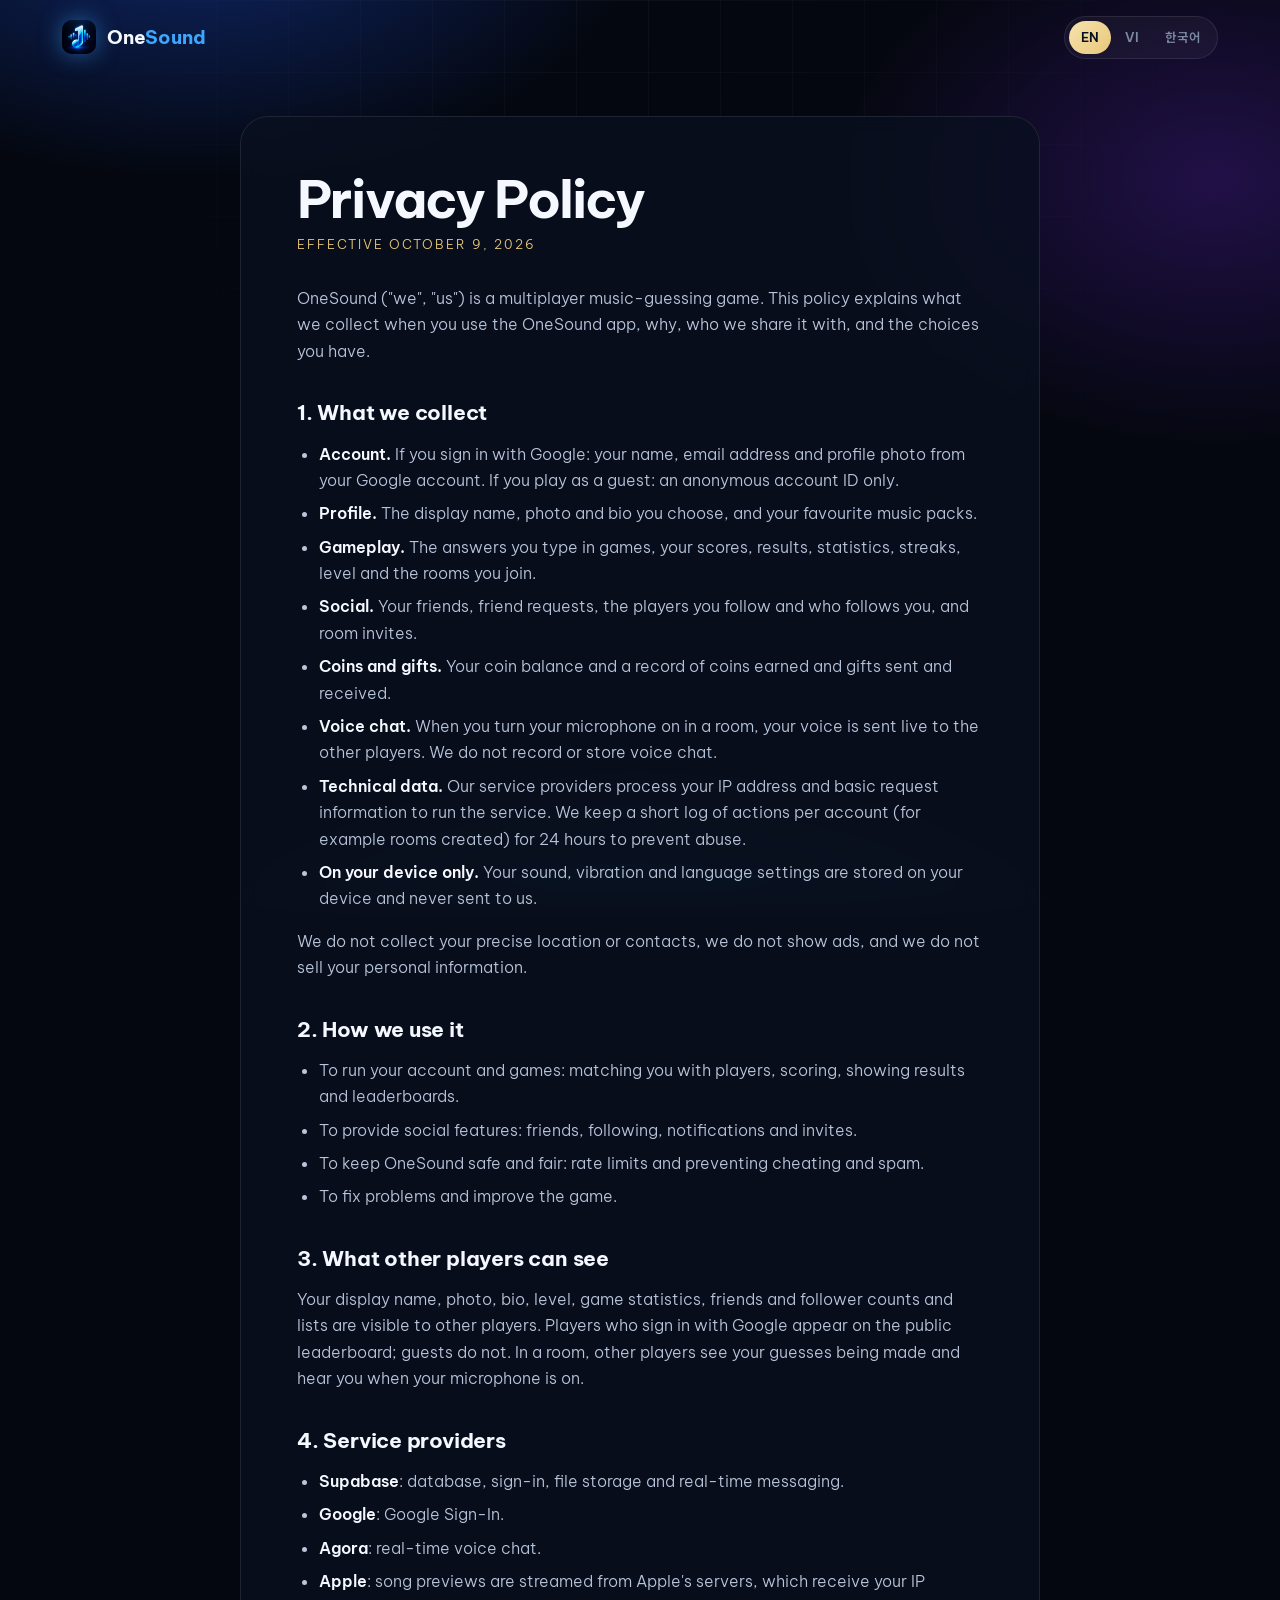
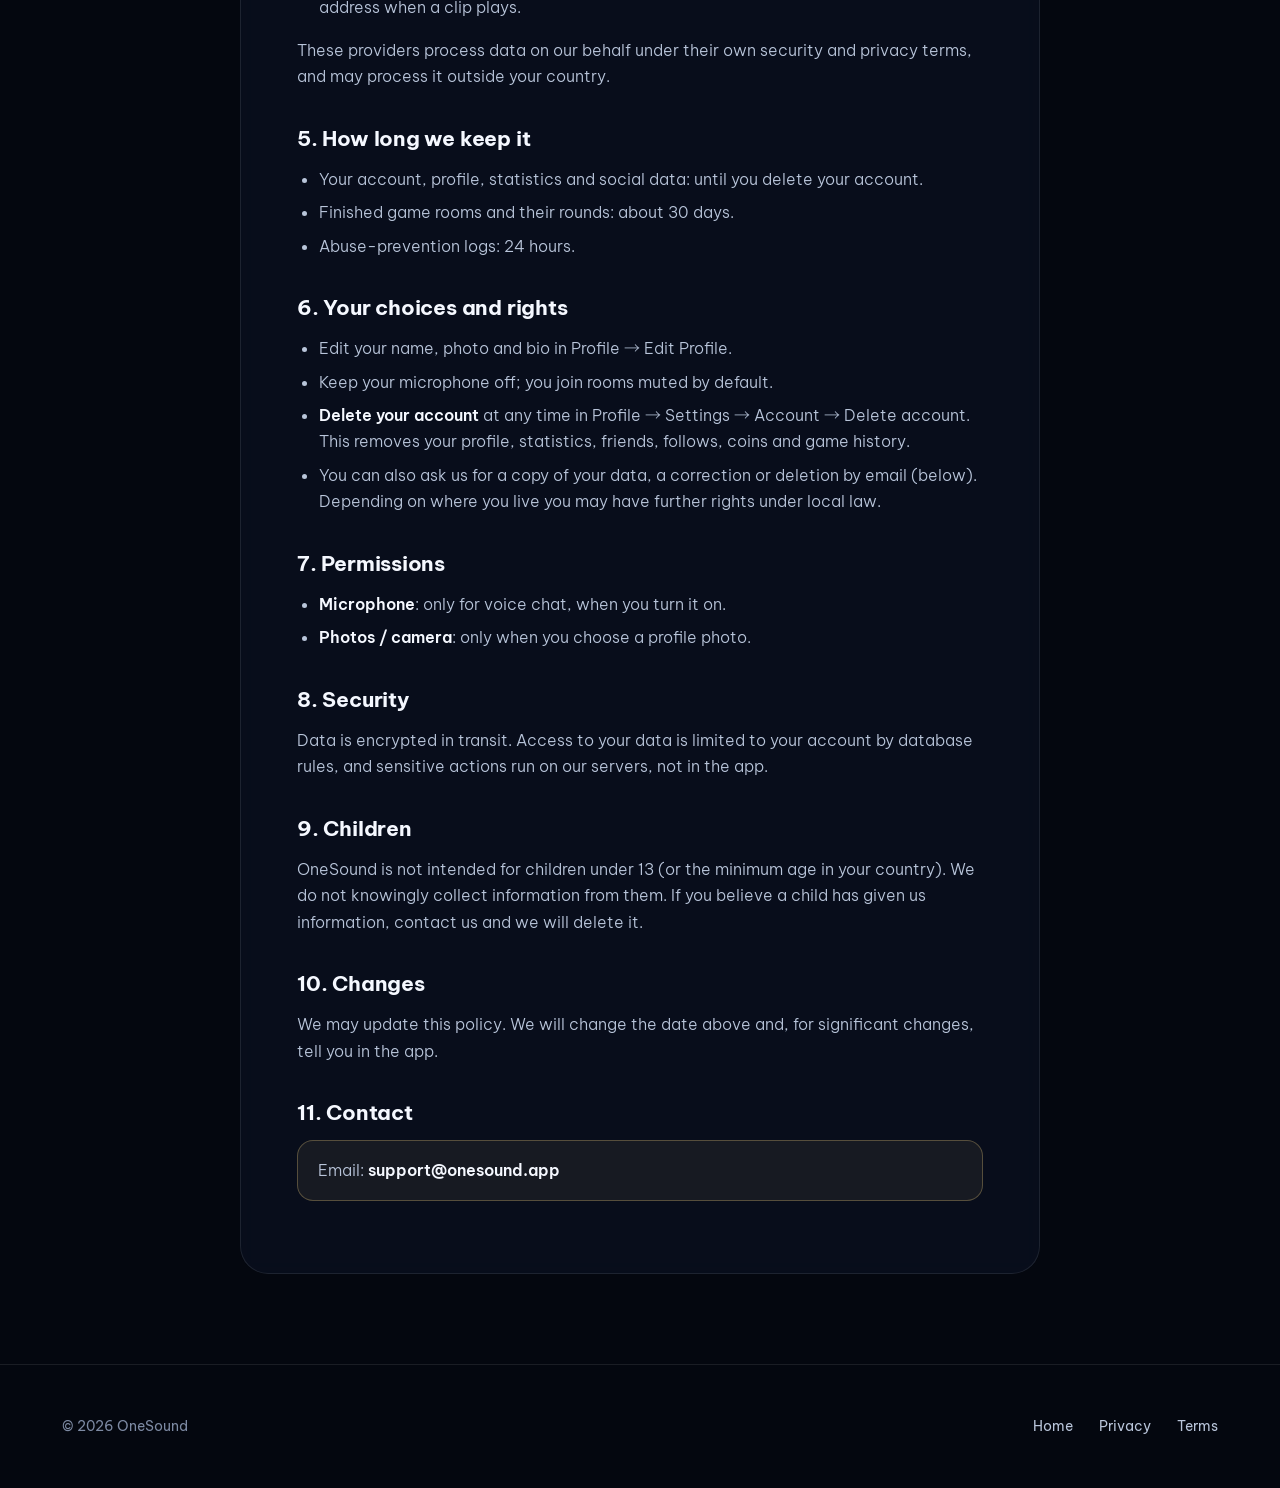
==== privacy/index.html @ d6eee8ec "Redesign the site: premium look with the promo artwork Hero poster stack with tilt, a ticker, four f" ====
<!doctype html>
<html lang="en">
<head>
<meta charset="utf-8">
<meta name="viewport" content="width=device-width, initial-scale=1, viewport-fit=cover">
<title>OneSound Privacy Policy</title>
<meta name="description" content="How OneSound collects, uses and protects your information.">
<meta name="theme-color" content="#04070f">
<link rel="icon" href="../assets/favicon.png">
<link rel="preconnect" href="https://fonts.googleapis.com">
<link rel="preconnect" href="https://fonts.gstatic.com" crossorigin>
<link href="https://fonts.googleapis.com/css2?family=Be+Vietnam+Pro:wght@300;400;500;600;700;800&family=Noto+Sans+KR:wght@300;400;500;700&display=swap" rel="stylesheet">
<link rel="stylesheet" href="../assets/site.css">
</head>
<body>
<div class="aurora" aria-hidden="true"></div>
<div class="gridlines" aria-hidden="true"></div>
<header class="topbar" id="topbar">
  <div class="wrap">
    <a class="brand" href="../" data-langlink><img src="../assets/icon.png" alt="">
      <span class="name">One<b>Sound</b></span></a>
    <div class="lang" role="group" aria-label="Language">
      <button type="button" data-lang="en">EN</button>
      <button type="button" data-lang="vi">VI</button>
      <button type="button" data-lang="ko">한국어</button>
    </div>
  </div>
</header>
<main class="doc">
  <div class="wrap reveal">
<article lang="en" data-lang="en">
    <h1>Privacy Policy</h1>
    <p class="updated">Effective October 9, 2026</p>

    <p>OneSound ("we", "us") is a multiplayer music-guessing game. This policy
    explains what we collect when you use the OneSound app, why, who we share
    it with, and the choices you have.</p>

    <h2>1. What we collect</h2>
    <ul>
      <li><strong>Account.</strong> If you sign in with Google: your name,
        email address and profile photo from your Google account. If you play
        as a guest: an anonymous account ID only.</li>
      <li><strong>Profile.</strong> The display name, photo and bio you choose,
        and your favourite music packs.</li>
      <li><strong>Gameplay.</strong> The answers you type in games, your
        scores, results, statistics, streaks, level and the rooms you join.</li>
      <li><strong>Social.</strong> Your friends, friend requests, the players
        you follow and who follows you, and room invites.</li>
      <li><strong>Coins and gifts.</strong> Your coin balance and a record of
        coins earned and gifts sent and received.</li>
      <li><strong>Voice chat.</strong> When you turn your microphone on in a
        room, your voice is sent live to the other players. We do not record
        or store voice chat.</li>
      <li><strong>Technical data.</strong> Our service providers process your
        IP address and basic request information to run the service. We keep
        a short log of actions per account (for example rooms created) for
        24 hours to prevent abuse.</li>
      <li><strong>On your device only.</strong> Your sound, vibration and
        language settings are stored on your device and never sent to us.</li>
    </ul>
    <p>We do not collect your precise location or contacts, we do not show
    ads, and we do not sell your personal information.</p>

    <h2>2. How we use it</h2>
    <ul>
      <li>To run your account and games: matching you with players, scoring,
        showing results and leaderboards.</li>
      <li>To provide social features: friends, following, notifications and
        invites.</li>
      <li>To keep OneSound safe and fair: rate limits and preventing cheating
        and spam.</li>
      <li>To fix problems and improve the game.</li>
    </ul>

    <h2>3. What other players can see</h2>
    <p>Your display name, photo, bio, level, game statistics, friends and
    follower counts and lists are visible to other players. Players who sign
    in with Google appear on the public leaderboard; guests do not. In a room,
    other players see your guesses being made and hear you when your
    microphone is on.</p>

    <h2>4. Service providers</h2>
    <ul>
      <li><strong>Supabase</strong>: database, sign-in, file storage and
        real-time messaging.</li>
      <li><strong>Google</strong>: Google Sign-In.</li>
      <li><strong>Agora</strong>: real-time voice chat.</li>
      <li><strong>Apple</strong>: song previews are streamed from Apple's
        servers, which receive your IP address when a clip plays.</li>
    </ul>
    <p>These providers process data on our behalf under their own security
    and privacy terms, and may process it outside your country.</p>

    <h2>5. How long we keep it</h2>
    <ul>
      <li>Your account, profile, statistics and social data: until you delete
        your account.</li>
      <li>Finished game rooms and their rounds: about 30 days.</li>
      <li>Abuse-prevention logs: 24 hours.</li>
    </ul>

    <h2>6. Your choices and rights</h2>
    <ul>
      <li>Edit your name, photo and bio in Profile → Edit Profile.</li>
      <li>Keep your microphone off; you join rooms muted by default.</li>
      <li><strong>Delete your account</strong> at any time in Profile →
        Settings → Account → Delete account. This removes your profile,
        statistics, friends, follows, coins and game history.</li>
      <li>You can also ask us for a copy of your data, a correction or
        deletion by email (below). Depending on where you live you may have
        further rights under local law.</li>
    </ul>

    <h2>7. Permissions</h2>
    <ul>
      <li><strong>Microphone</strong>: only for voice chat, when you turn it
        on.</li>
      <li><strong>Photos / camera</strong>: only when you choose a profile
        photo.</li>
    </ul>

    <h2>8. Security</h2>
    <p>Data is encrypted in transit. Access to your data is limited to your
    account by database rules, and sensitive actions run on our servers, not
    in the app.</p>

    <h2>9. Children</h2>
    <p>OneSound is not intended for children under 13 (or the minimum age in
    your country). We do not knowingly collect information from them. If you
    believe a child has given us information, contact us and we will delete
    it.</p>

    <h2>10. Changes</h2>
    <p>We may update this policy. We will change the date above and, for
    significant changes, tell you in the app.</p>

    <h2>11. Contact</h2>
    <p class="note">Email: <strong>support@onesound.app</strong></p>
  </article>
<article lang="vi" data-lang="vi" hidden>
    <h1>Chính sách quyền riêng tư</h1>
    <p class="updated">Có hiệu lực từ ngày 9 tháng 10 năm 2026</p>

    <p>OneSound ("chúng tôi") là trò chơi đoán nhạc nhiều người chơi. Chính
    sách này giải thích chúng tôi thu thập những gì khi bạn dùng ứng dụng
    OneSound, để làm gì, chia sẻ với ai, và bạn có những lựa chọn nào.</p>

    <h2>1. Thông tin chúng tôi thu thập</h2>
    <ul>
      <li><strong>Tài khoản.</strong> Nếu đăng nhập bằng Google: tên, địa chỉ
        email và ảnh đại diện từ tài khoản Google của bạn. Nếu chơi với tư
        cách khách: chỉ một mã tài khoản ẩn danh.</li>
      <li><strong>Hồ sơ.</strong> Tên hiển thị, ảnh và giới thiệu bạn tự đặt,
        cùng các gói nhạc yêu thích.</li>
      <li><strong>Lối chơi.</strong> Câu trả lời bạn nhập trong trận, điểm số,
        kết quả, thống kê, chuỗi thắng, cấp độ và các phòng bạn tham gia.</li>
      <li><strong>Xã hội.</strong> Bạn bè, lời mời kết bạn, người bạn theo dõi
        và người theo dõi bạn, lời mời vào phòng.</li>
      <li><strong>Xu và quà tặng.</strong> Số dư xu và lịch sử xu nhận được,
        quà đã tặng và đã nhận.</li>
      <li><strong>Trò chuyện thoại.</strong> Khi bạn bật micro trong phòng,
        giọng nói được truyền trực tiếp tới người chơi khác. Chúng tôi không
        ghi âm hay lưu trữ trò chuyện thoại.</li>
      <li><strong>Dữ liệu kỹ thuật.</strong> Nhà cung cấp dịch vụ của chúng
        tôi xử lý địa chỉ IP và thông tin yêu cầu cơ bản để vận hành dịch vụ.
        Chúng tôi lưu một nhật ký ngắn về thao tác của mỗi tài khoản (ví dụ
        số phòng đã tạo) trong 24 giờ để chống lạm dụng.</li>
      <li><strong>Chỉ trên thiết bị của bạn.</strong> Cài đặt âm thanh, rung
        và ngôn ngữ được lưu trên thiết bị và không bao giờ gửi cho chúng
        tôi.</li>
    </ul>
    <p>Chúng tôi không thu thập vị trí chính xác hay danh bạ của bạn, không
    hiển thị quảng cáo và không bán thông tin cá nhân của bạn.</p>

    <h2>2. Chúng tôi dùng thông tin để làm gì</h2>
    <ul>
      <li>Vận hành tài khoản và trận đấu: ghép bạn với người chơi khác, tính
        điểm, hiển thị kết quả và bảng xếp hạng.</li>
      <li>Cung cấp tính năng xã hội: bạn bè, theo dõi, thông báo và lời
        mời.</li>
      <li>Giữ OneSound an toàn và công bằng: giới hạn tần suất, chống gian lận
        và spam.</li>
      <li>Sửa lỗi và cải thiện trò chơi.</li>
    </ul>

    <h2>3. Người chơi khác thấy được gì</h2>
    <p>Tên hiển thị, ảnh, giới thiệu, cấp độ, thống kê trận đấu, số lượng và
    danh sách bạn bè, người theo dõi của bạn được người chơi khác nhìn thấy.
    Người đăng nhập bằng Google xuất hiện trên bảng xếp hạng công khai, khách
    thì không. Trong phòng, người chơi khác thấy bạn đang đoán và nghe được
    bạn khi micro đang bật.</p>

    <h2>4. Nhà cung cấp dịch vụ</h2>
    <ul>
      <li><strong>Supabase</strong>: cơ sở dữ liệu, đăng nhập, lưu trữ tệp và
        nhắn tin thời gian thực.</li>
      <li><strong>Google</strong>: Đăng nhập bằng Google.</li>
      <li><strong>Agora</strong>: trò chuyện thoại thời gian thực.</li>
      <li><strong>Apple</strong>: đoạn nhạc nghe thử được phát từ máy chủ của
        Apple, nơi nhận địa chỉ IP của bạn khi đoạn nhạc phát.</li>
    </ul>
    <p>Các nhà cung cấp này xử lý dữ liệu thay mặt chúng tôi theo điều khoản
    bảo mật và quyền riêng tư của họ, và có thể xử lý ở ngoài quốc gia của
    bạn.</p>

    <h2>5. Thời gian lưu giữ</h2>
    <ul>
      <li>Tài khoản, hồ sơ, thống kê và dữ liệu xã hội: cho đến khi bạn xoá
        tài khoản.</li>
      <li>Phòng chơi đã kết thúc và các vòng của nó: khoảng 30 ngày.</li>
      <li>Nhật ký chống lạm dụng: 24 giờ.</li>
    </ul>

    <h2>6. Lựa chọn và quyền của bạn</h2>
    <ul>
      <li>Sửa tên, ảnh và giới thiệu trong Hồ sơ → Chỉnh sửa hồ sơ.</li>
      <li>Giữ micro tắt; mặc định bạn vào phòng với micro tắt.</li>
      <li><strong>Xoá tài khoản</strong> bất cứ lúc nào trong Hồ sơ → Cài đặt
        → Tài khoản → Xoá tài khoản. Thao tác này xoá hồ sơ, thống kê, bạn
        bè, lượt theo dõi, xu và lịch sử trận đấu của bạn.</li>
      <li>Bạn cũng có thể gửi email (bên dưới) để yêu cầu bản sao dữ liệu,
        chỉnh sửa hoặc xoá. Tuỳ nơi bạn sống, bạn có thể có thêm quyền theo
        luật địa phương.</li>
    </ul>

    <h2>7. Quyền truy cập</h2>
    <ul>
      <li><strong>Micro</strong>: chỉ dùng cho trò chuyện thoại, khi bạn bật
        lên.</li>
      <li><strong>Ảnh / máy ảnh</strong>: chỉ khi bạn chọn ảnh đại diện.</li>
    </ul>

    <h2>8. Bảo mật</h2>
    <p>Dữ liệu được mã hoá khi truyền đi. Quy tắc cơ sở dữ liệu chỉ cho phép
    tài khoản của bạn truy cập dữ liệu của bạn, và các thao tác nhạy cảm chạy
    trên máy chủ của chúng tôi chứ không phải trong ứng dụng.</p>

    <h2>9. Trẻ em</h2>
    <p>OneSound không dành cho trẻ em dưới 13 tuổi (hoặc độ tuổi tối thiểu
    tại quốc gia của bạn). Chúng tôi không cố ý thu thập thông tin của trẻ
    em. Nếu bạn cho rằng một trẻ em đã cung cấp thông tin cho chúng tôi, hãy
    liên hệ để chúng tôi xoá.</p>

    <h2>10. Thay đổi</h2>
    <p>Chúng tôi có thể cập nhật chính sách này. Chúng tôi sẽ đổi ngày ở trên
    và, với thay đổi quan trọng, thông báo cho bạn trong ứng dụng.</p>

    <h2>11. Liên hệ</h2>
    <p class="note">Email: <strong>support@onesound.app</strong></p>
  </article>
<article lang="ko" data-lang="ko" hidden>
    <h1>개인정보 처리방침</h1>
    <p class="updated">시행일: 2026년 10월 9일</p>

    <p>OneSound("당사")는 여러 명이 함께하는 음악 맞히기 게임이에요. 이
    방침은 OneSound 앱을 사용할 때 어떤 정보를 수집하는지, 왜 사용하는지,
    누구와 공유하는지, 그리고 이용자가 선택할 수 있는 사항을 설명해요.</p>

    <h2>1. 수집하는 정보</h2>
    <ul>
      <li><strong>계정.</strong> Google로 로그인하면 Google 계정의 이름,
        이메일 주소, 프로필 사진을 받아요. 게스트로 플레이하면 익명 계정 ID만
        사용해요.</li>
      <li><strong>프로필.</strong> 직접 정한 표시 이름, 사진, 소개와 즐겨찾는
        음악 팩.</li>
      <li><strong>게임 플레이.</strong> 게임 중 입력한 답, 점수, 결과, 통계,
        연승 기록, 레벨, 참여한 방.</li>
      <li><strong>소셜.</strong> 친구, 친구 요청, 팔로우하는 플레이어와
        팔로워, 방 초대.</li>
      <li><strong>코인과 선물.</strong> 코인 잔액과 획득한 코인, 보내고 받은
        선물 기록.</li>
      <li><strong>음성 채팅.</strong> 방에서 마이크를 켜면 목소리가 다른
        플레이어에게 실시간으로 전달돼요. 당사는 음성 채팅을 녹음하거나
        저장하지 않아요.</li>
      <li><strong>기술 정보.</strong> 서비스 제공업체가 서비스 운영을 위해
        IP 주소와 기본 요청 정보를 처리해요. 남용을 막기 위해 계정별 작업
        기록(예: 만든 방 수)을 24시간 동안 보관해요.</li>
      <li><strong>기기에만 저장.</strong> 사운드, 진동, 언어 설정은 기기에만
        저장되며 당사로 전송되지 않아요.</li>
    </ul>
    <p>정확한 위치나 연락처는 수집하지 않으며, 광고를 표시하지 않고, 개인정보를
    판매하지 않아요.</p>

    <h2>2. 정보 이용 목적</h2>
    <ul>
      <li>계정과 게임 운영: 플레이어 매칭, 점수 계산, 결과와 랭킹 표시.</li>
      <li>소셜 기능 제공: 친구, 팔로우, 알림, 초대.</li>
      <li>OneSound를 안전하고 공정하게 유지: 요청 횟수 제한, 부정행위와 스팸
        방지.</li>
      <li>오류 수정과 게임 개선.</li>
    </ul>

    <h2>3. 다른 플레이어에게 보이는 정보</h2>
    <p>표시 이름, 사진, 소개, 레벨, 게임 통계, 친구와 팔로워 수 및 목록은 다른
    플레이어에게 보여요. Google로 로그인한 플레이어는 공개 랭킹에 표시되고,
    게스트는 표시되지 않아요. 방 안에서는 다른 플레이어가 내가 답을 맞히는
    모습을 볼 수 있고, 마이크가 켜져 있으면 목소리를 들을 수 있어요.</p>

    <h2>4. 서비스 제공업체</h2>
    <ul>
      <li><strong>Supabase</strong>: 데이터베이스, 로그인, 파일 저장, 실시간
        메시지.</li>
      <li><strong>Google</strong>: Google 로그인.</li>
      <li><strong>Agora</strong>: 실시간 음성 채팅.</li>
      <li><strong>Apple</strong>: 노래 미리듣기는 Apple 서버에서 재생되며,
        재생 시 Apple이 IP 주소를 받아요.</li>
    </ul>
    <p>이 업체들은 각자의 보안 및 개인정보 약관에 따라 당사를 대신해 데이터를
    처리하며, 이용자의 국가 밖에서 처리할 수도 있어요.</p>

    <h2>5. 보관 기간</h2>
    <ul>
      <li>계정, 프로필, 통계, 소셜 정보: 계정을 삭제할 때까지.</li>
      <li>종료된 게임 방과 라운드: 약 30일.</li>
      <li>남용 방지 기록: 24시간.</li>
    </ul>

    <h2>6. 이용자의 선택과 권리</h2>
    <ul>
      <li>프로필 → 프로필 수정에서 이름, 사진, 소개를 바꿀 수 있어요.</li>
      <li>마이크를 끈 채로 둘 수 있어요. 기본적으로 마이크가 꺼진 상태로 방에
        들어가요.</li>
      <li>언제든지 프로필 → 설정 → 계정 → 계정 삭제에서
        <strong>계정을 삭제</strong>할 수 있어요. 프로필, 통계, 친구, 팔로우,
        코인, 게임 기록이 삭제돼요.</li>
      <li>아래 이메일로 데이터 사본, 수정 또는 삭제를 요청할 수도 있어요. 거주
        지역의 법에 따라 추가 권리가 있을 수 있어요.</li>
    </ul>

    <h2>7. 권한</h2>
    <ul>
      <li><strong>마이크</strong>: 음성 채팅을 켤 때만 사용해요.</li>
      <li><strong>사진 / 카메라</strong>: 프로필 사진을 고를 때만
        사용해요.</li>
    </ul>

    <h2>8. 보안</h2>
    <p>데이터는 전송 중 암호화돼요. 데이터베이스 규칙에 따라 본인 계정만 본인
    데이터에 접근할 수 있고, 중요한 작업은 앱이 아닌 당사 서버에서
    실행돼요.</p>

    <h2>9. 아동</h2>
    <p>OneSound는 13세 미만(또는 거주 국가의 최소 연령 미만) 아동을 대상으로
    하지 않으며, 아동의 정보를 고의로 수집하지 않아요. 아동이 정보를 제공했다고
    생각되면 연락해 주세요. 바로 삭제할게요.</p>

    <h2>10. 변경</h2>
    <p>이 방침은 변경될 수 있어요. 변경 시 위의 날짜를 바꾸고, 중요한 변경은
    앱에서 알려 드릴게요.</p>

    <h2>11. 문의</h2>
    <p class="note">이메일: <strong>support@onesound.app</strong></p>
  </article>
  </div>
</main>
<footer>
  <div class="wrap">
    <span>© 2026 OneSound</span>
    <nav>
      <a href="../" data-langlink>Home</a>
      <a href="../privacy/" data-langlink>Privacy</a>
      <a href="../terms/" data-langlink>Terms</a>
    </nav>
  </div>
</footer>
<script src="../assets/site.js"></script>
<script>OneSound.legal();</script>
</body>
</html>
---- assets/site.css ----
/* OneSound site: a dark, premium neon look shared by the landing page and
   the legal pages. */
:root {
  --bg: #04070f;
  --bg-2: #070c19;
  --glass: rgba(255, 255, 255, .04);
  --glass-2: rgba(255, 255, 255, .07);
  --hair: rgba(255, 255, 255, .09);
  --hair-2: rgba(255, 255, 255, .16);
  --text: #f5f8ff;
  --sub: #b9c5da;
  --muted: #7d8aa3;
  --accent: #3ea6ff;
  --accent-2: #7fd4ff;
  --violet: #8b5cf6;
  --cyan: #22d3ee;
  --gold: #e8c77a;
  --gold-2: #f7e3ae;
  --ok: #22c55e;
  --ease: cubic-bezier(.2, .7, .2, 1);
  color-scheme: dark;
}

* { box-sizing: border-box; }
html { scroll-behavior: smooth; }
body {
  margin: 0; background: var(--bg); color: var(--text);
  font: 400 16px/1.65 "Be Vietnam Pro", "Noto Sans KR", -apple-system,
    BlinkMacSystemFont, "Segoe UI", Roboto, sans-serif;
  -webkit-font-smoothing: antialiased; overflow-x: hidden;
}
img { max-width: 100%; display: block; }
a { color: var(--accent-2); text-decoration: none; }
[hidden] { display: none !important; }
::selection { background: rgba(62, 166, 255, .35); }

.wrap {
  width: 100%; max-width: 1200px; margin: 0 auto;
  padding-inline: max(22px, env(safe-area-inset-left));
}

/* ------------------------------------------------------------ backdrop */
.aurora {
  position: fixed; inset: 0; z-index: -2; pointer-events: none;
  background:
    radial-gradient(60vw 50vh at 15% -10%, rgba(28, 79, 216, .45), transparent 60%),
    radial-gradient(50vw 50vh at 95% 20%, rgba(109, 40, 217, .28), transparent 60%),
    radial-gradient(60vw 40vh at 50% 110%, rgba(8, 145, 178, .22), transparent 60%),
    var(--bg);
  animation: aurora 18s ease-in-out infinite alternate;
}
@keyframes aurora {
  to { filter: hue-rotate(18deg) saturate(1.15); transform: scale(1.06); }
}
.gridlines {
  position: fixed; inset: 0; z-index: -1; pointer-events: none;
  background-image:
    linear-gradient(rgba(255,255,255,.035) 1px, transparent 1px),
    linear-gradient(90deg, rgba(255,255,255,.035) 1px, transparent 1px);
  background-size: 72px 72px;
  mask-image: radial-gradient(ellipse at 50% 0%, #000 0%, transparent 70%);
}

/* ------------------------------------------------------------- top bar */
.topbar {
  position: sticky; top: 0; z-index: 20;
  padding-top: env(safe-area-inset-top, 0px);
  transition: background .4s, border-color .4s, backdrop-filter .4s;
  border-bottom: 1px solid transparent;
}
.topbar.scrolled {
  background: rgba(4, 7, 15, .7); backdrop-filter: blur(18px) saturate(1.4);
  border-color: var(--hair);
}
.topbar .wrap { display: flex; align-items: center; gap: 28px;
  padding-block: 16px; }
.brand { display: flex; align-items: center; gap: 11px; color: var(--text);
  font-weight: 700; font-size: 19px; letter-spacing: -.2px; }
.brand img { width: 34px; height: 34px; border-radius: 10px;
  box-shadow: 0 0 22px rgba(62, 166, 255, .5); }
.brand b { color: var(--accent); font-weight: 700; }
.links { display: flex; gap: 26px; margin-left: auto; }
.links a { color: var(--sub); font-size: 14.5px; font-weight: 500;
  position: relative; }
.links a::after { content: ""; position: absolute; left: 0; right: 0;
  bottom: -6px; height: 1px; background: var(--gold); transform: scaleX(0);
  transition: transform .35s var(--ease); }
.links a:hover { color: var(--text); }
.links a:hover::after { transform: scaleX(1); }
.links + .lang { margin-left: 0; }
.lang { margin-left: auto; display: flex; gap: 2px; padding: 4px; border-radius: 999px;
  border: 1px solid var(--hair); background: var(--glass); }
.lang button {
  border: 0; background: transparent; color: var(--muted); font: inherit;
  font-size: 12.5px; font-weight: 600; padding: 6px 12px;
  border-radius: 999px; cursor: pointer; transition: all .25s;
}
.lang button[aria-pressed="true"] {
  color: #06101f; background: linear-gradient(135deg, var(--gold-2), var(--gold));
}

/* --------------------------------------------------------------- type */
.eyebrow {
  display: inline-flex; align-items: center; gap: 12px;
  font-size: 12px; font-weight: 600; letter-spacing: 3px;
  text-transform: uppercase; color: var(--gold);
}
.eyebrow::before { content: ""; width: 34px; height: 1px;
  background: linear-gradient(90deg, transparent, var(--gold)); }
h1, h2, h3 { font-weight: 700; letter-spacing: -.02em; margin: 0; }
h1 { font-size: clamp(44px, 6.6vw, 88px); line-height: 1.02;
  letter-spacing: -.035em; margin: 22px 0 24px; }
h2 { font-size: clamp(32px, 4.4vw, 58px); line-height: 1.06;
  letter-spacing: -.03em; }
.shine {
  background: linear-gradient(100deg, #9fd8ff 0%, var(--accent) 30%,
    #b49cff 55%, #9fd8ff 80%);
  background-size: 250% 100%;
  -webkit-background-clip: text; background-clip: text; color: transparent;
  animation: shine 7s linear infinite;
}
@keyframes shine { to { background-position: -250% 0; } }
.lead { font-size: clamp(17px, 1.6vw, 20px); color: var(--sub);
  font-weight: 300; max-width: 36ch; margin: 0; }

/* ---------------------------------------------------------------- hero */
.hero { position: relative; padding-block: clamp(40px, 7vw, 90px) 60px; }
.hero .wrap { display: grid; grid-template-columns: 1fr 1fr; gap: 40px;
  align-items: center; }

.buttons { display: flex; flex-wrap: wrap; gap: 14px; margin-top: 38px; }
.store {
  position: relative; display: inline-flex; align-items: center; gap: 12px;
  padding: 12px 22px 12px 16px; border-radius: 16px; color: var(--text);
  background: linear-gradient(var(--bg-2), var(--bg-2)) padding-box,
    linear-gradient(135deg, rgba(232,199,122,.7), rgba(62,166,255,.35),
      rgba(255,255,255,.08)) border-box;
  border: 1px solid transparent;
  transition: transform .35s var(--ease), box-shadow .35s;
}
.store:hover { transform: translateY(-3px);
  box-shadow: 0 14px 40px rgba(62, 166, 255, .25); }
.store svg { width: 26px; height: 26px; flex: none; }
.store small { display: block; font-size: 11px; color: var(--muted);
  line-height: 1.2; letter-spacing: .3px; }
.store strong { font-size: 16.5px; line-height: 1.3; font-weight: 600;
  white-space: nowrap; }
.soon { margin: 16px 0 0; font-size: 13px; color: var(--muted); }

.stats { display: flex; gap: 0; margin-top: 46px; }
.stats div { padding-right: 34px; margin-right: 34px;
  border-right: 1px solid var(--hair); }
.stats div:last-child { border: 0; margin: 0; padding: 0; }
.stats strong { display: block; font-size: 34px; font-weight: 700;
  letter-spacing: -1px; line-height: 1.1; }
.stats span { font-size: 13px; color: var(--muted); letter-spacing: .3px; }

/* the poster stack */
.showcase { position: relative; height: 640px; perspective: 1600px; }
.showcase .spot {
  position: absolute; inset: 8% 6%; border-radius: 50%;
  background: radial-gradient(circle, rgba(62,166,255,.45), transparent 62%);
  filter: blur(30px); animation: breathe 5s ease-in-out infinite;
}
@keyframes breathe { 50% { opacity: .55; transform: scale(1.08); } }
.stack { position: absolute; inset: 0; transform-style: preserve-3d;
  transition: transform .5s var(--ease); }
.poster {
  position: absolute; top: 50%; left: 50%; width: 300px;
  aspect-ratio: 941 / 1672; border-radius: 28px; overflow: hidden;
  box-shadow: 0 40px 90px rgba(0,0,0,.65), 0 0 0 1px rgba(255,255,255,.1);
  transform-style: preserve-3d;
}
.poster img { width: 100%; height: 100%; object-fit: cover; }
.poster::after {
  content: ""; position: absolute; inset: 0; pointer-events: none;
  background: linear-gradient(115deg, rgba(255,255,255,.22) 0%,
    transparent 28%, transparent 70%, rgba(255,255,255,.06) 100%);
}
.poster.p1 { transform: translate(-50%, -50%) translateZ(60px);
  animation: hover1 7s ease-in-out infinite; z-index: 3; }
.poster.p2 { width: 250px; transform: translate(-112%, -44%) rotateY(18deg)
  translateZ(-60px); opacity: .9; animation: hover2 8s ease-in-out infinite; }
.poster.p3 { width: 250px; transform: translate(12%, -56%) rotateY(-18deg)
  translateZ(-60px); opacity: .9; animation: hover3 9s ease-in-out infinite; }
@keyframes hover1 { 50% { transform: translate(-50%, -53%) translateZ(60px); } }
@keyframes hover2 { 50% { transform: translate(-112%, -41%) rotateY(18deg)
  translateZ(-60px); } }
@keyframes hover3 { 50% { transform: translate(12%, -59%) rotateY(-18deg)
  translateZ(-60px); } }
.float-chip {
  position: absolute; z-index: 5; display: flex; align-items: center;
  gap: 10px; padding: 10px 14px; border-radius: 14px; font-size: 13.5px;
  font-weight: 600; white-space: nowrap;
  background: rgba(10, 16, 32, .72); backdrop-filter: blur(14px);
  border: 1px solid var(--hair-2);
  box-shadow: 0 16px 40px rgba(0,0,0,.45);
  animation: bob 6s ease-in-out infinite;
}
.float-chip .dot { width: 30px; height: 30px; border-radius: 10px;
  display: grid; place-items: center; font-size: 15px; }
.float-chip.c1 { top: 56%; left: -2%; }
.float-chip.c1 .dot { background: rgba(34,197,94,.18); }
.float-chip.c2 { bottom: 6%; right: 2%; animation-delay: -3s; }
.float-chip.c2 .dot { background: rgba(232,199,122,.18); }
.float-chip small { display: block; color: var(--muted); font-weight: 500;
  font-size: 11.5px; }
@keyframes bob { 50% { transform: translateY(-10px); } }

/* -------------------------------------------------------------- ticker */
.ticker {
  border-block: 1px solid var(--hair); overflow: hidden; padding-block: 18px;
  background: linear-gradient(90deg, rgba(232,199,122,.05),
    rgba(62,166,255,.05));
}
.ticker .track { display: flex; gap: 48px; width: max-content;
  animation: scroll 40s linear infinite; }
.ticker span { font-size: 15px; font-weight: 500; letter-spacing: 4px;
  text-transform: uppercase; color: var(--sub); white-space: nowrap;
  display: inline-flex; align-items: center; gap: 48px; }
.ticker span::after { content: "✦"; color: var(--gold); font-size: 12px; }
@keyframes scroll { to { transform: translateX(-50%); } }

/* ------------------------------------------------------------ sections */
section { padding-block: clamp(70px, 10vw, 130px); }
.head { max-width: 720px; margin-bottom: 56px; }
.head.center { margin-inline: auto; text-align: center; }
.head.center .eyebrow { justify-content: center; }
.head.center .eyebrow::after { content: ""; width: 34px; height: 1px;
  background: linear-gradient(90deg, var(--gold), transparent); }
.head h2 { margin: 18px 0 16px; }
.head p { color: var(--sub); font-weight: 300; font-size: 18px; margin: 0; }

/* the live round demo */
.round .wrap { display: grid; grid-template-columns: 1fr 1fr; gap: 64px;
  align-items: center; }
.steps { list-style: none; margin: 0; padding: 0; counter-reset: s; }
.steps li {
  position: relative; padding: 20px 0 20px 64px;
  border-top: 1px solid var(--hair); transition: color .3s;
  counter-increment: s; color: var(--muted);
}
.steps li:last-child { border-bottom: 1px solid var(--hair); }
.steps li::before {
  content: "0" counter(s); position: absolute; left: 0; top: 18px;
  font-size: 30px; font-weight: 700; letter-spacing: -1px;
  -webkit-text-stroke: 1px var(--hair-2); color: transparent;
  transition: all .4s;
}
.steps li::after {
  content: ""; position: absolute; left: 0; bottom: -1px; height: 1px;
  width: 100%; background: linear-gradient(90deg, var(--gold), var(--accent));
  transform: scaleX(0); transform-origin: left;
  transition: transform .6s var(--ease);
}
.steps li.on { color: var(--sub); }
.steps li.on::before { color: var(--gold); -webkit-text-stroke: 0; }
.steps li.on::after { transform: scaleX(1); }
.steps h3 { font-size: 19px; color: var(--text); margin-bottom: 4px; }
.steps p { margin: 0; font-size: 15px; }

.demo {
  position: relative; border-radius: 32px; padding: 30px; overflow: hidden;
  background: linear-gradient(160deg, rgba(23,40,74,.9), rgba(9,14,28,.92) 55%,
    rgba(28,18,58,.9));
  border: 1px solid var(--hair-2);
  box-shadow: 0 50px 120px rgba(0,0,0,.55), inset 0 1px 0 rgba(255,255,255,.08);
}
.demo::before { content: ""; position: absolute; inset: -40% -40% auto auto;
  width: 360px; height: 360px; border-radius: 50%;
  background: radial-gradient(circle, rgba(62,166,255,.3), transparent 65%); }
.demo-top { position: relative; display: flex; justify-content: space-between;
  font-size: 13px; color: var(--muted); }
.live { display: inline-flex; align-items: center; gap: 7px; color: #ff6b81;
  font-weight: 700; letter-spacing: 1px; }
.live i { width: 8px; height: 8px; border-radius: 50%; background: #ff5275;
  box-shadow: 0 0 10px #ff5275; animation: blink 1s infinite; }
@keyframes blink { 50% { opacity: .3; } }
.wave { position: relative; display: flex; align-items: center;
  justify-content: center; gap: 5px; height: 130px; margin: 18px 0 10px; }
.wave i { width: 6px; border-radius: 6px; height: 20%;
  background: linear-gradient(var(--accent-2), var(--accent), var(--violet));
  box-shadow: 0 0 12px rgba(62,166,255,.55);
  animation: eq 1s ease-in-out infinite alternate; }
.wave i:nth-child(2n) { animation-duration: .7s; }
.wave i:nth-child(3n) { animation-duration: 1.3s; }
.wave i:nth-child(4n) { animation-delay: -.4s; }
.wave i:nth-child(5n) { animation-delay: -.8s; }
@keyframes eq { to { height: 100%; } }
.timer { position: relative; height: 4px; border-radius: 4px;
  background: rgba(255,255,255,.08); overflow: hidden; margin-bottom: 22px; }
.timer i { display: block; height: 100%; width: 100%; transform-origin: left;
  background: linear-gradient(90deg, var(--gold), var(--accent)); }
.players { position: relative; display: flex; justify-content: center;
  gap: 12px; margin-bottom: 20px; }
.players span { width: 44px; height: 44px; border-radius: 50%; display: grid;
  place-items: center; font-weight: 700; border: 2px solid transparent;
  transition: transform .35s var(--ease), box-shadow .35s, border-color .35s; }
.players span:nth-child(1) { background: linear-gradient(135deg,#ec4899,#8b5cf6); }
.players span:nth-child(2) { background: linear-gradient(135deg,#3b82f6,#06b6d4); }
.players span:nth-child(3) { background: linear-gradient(135deg,#f59e0b,#ef4444); }
.players span:nth-child(4) { background: linear-gradient(135deg,#10b981,#3b82f6); }
.players span.hand { transform: translateY(-8px) scale(1.1);
  border-color: var(--gold); box-shadow: 0 0 22px rgba(232,199,122,.75); }
.guess { position: relative; display: flex; align-items: center; gap: 10px;
  min-height: 54px; padding: 13px 18px; border-radius: 16px;
  background: rgba(255,255,255,.05); border: 1px solid var(--hair);
  font-weight: 600; }
.guess .caret { width: 2px; height: 20px; background: var(--gold);
  animation: blink .9s step-end infinite; }
.result {
  position: absolute; left: 50%; top: 42%; z-index: 2; pointer-events: none;
  transform: translate(-50%, -50%) scale(.6); opacity: 0;
  padding: 16px 26px; border-radius: 18px; text-align: center;
  background: rgba(8, 30, 20, .85); border: 1px solid rgba(34,197,94,.55);
  box-shadow: 0 0 60px rgba(34,197,94,.35);
  transition: opacity .35s, transform .45s cubic-bezier(.2,1.6,.4,1);
}
.result b { display: block; font-size: 24px; color: #86efac; }
.result span { color: var(--gold-2); font-weight: 600; font-size: 14px; }
.result.show { opacity: 1; transform: translate(-50%, -50%) scale(1); }

/* features: alternating poster rows */
.feature {
  display: grid; grid-template-columns: 1fr 1fr; gap: clamp(40px, 7vw, 110px);
  align-items: center; padding-block: 40px;
}
.feature + .feature { margin-top: 30px; }
.feature.flip .art { order: 2; }
.art { position: relative; display: flex; justify-content: center; }
.art::before { content: ""; position: absolute; width: 80%; aspect-ratio: 1;
  top: 50%; left: 50%; transform: translate(-50%, -50%); border-radius: 50%;
  background: radial-gradient(circle, var(--glow, rgba(62,166,255,.4)),
    transparent 62%); filter: blur(20px); }
.art .poster { position: relative; top: auto; left: auto; width: min(360px, 80%);
  transform: none; transition: transform .8s var(--ease); }
.art:hover .poster { transform: translateY(-8px) rotate(-1deg); }
.num { font-size: clamp(64px, 8vw, 110px); font-weight: 800; line-height: 1;
  letter-spacing: -4px; color: transparent;
  -webkit-text-stroke: 1px rgba(232,199,122,.55); margin-bottom: 8px; }
.feature h3 { font-size: clamp(28px, 3.4vw, 44px); line-height: 1.1;
  letter-spacing: -.03em; margin-bottom: 18px; }
.feature p { color: var(--sub); font-weight: 300; font-size: 18px;
  margin: 0 0 26px; max-width: 46ch; }
.ticks { list-style: none; padding: 0; margin: 0; display: grid; gap: 12px; }
.ticks li { display: flex; gap: 12px; align-items: flex-start;
  color: var(--sub); }
.ticks li::before { content: ""; flex: none; width: 20px; height: 20px;
  margin-top: 3px; border-radius: 50%;
  background: radial-gradient(circle at 50% 50%, var(--gold) 0 3px,
    transparent 4px), rgba(232,199,122,.12);
  border: 1px solid rgba(232,199,122,.45); }

/* gallery: every poster, gliding */
.gallery { overflow: hidden; padding-block: 10px 30px;
  mask-image: linear-gradient(90deg, transparent, #000 8%, #000 92%,
    transparent); }
.gallery .track { display: flex; gap: 26px; width: max-content;
  animation: scroll 60s linear infinite; }
.gallery:hover .track { animation-play-state: paused; }
.gallery .poster { position: relative; top: auto; left: auto; width: 250px;
  transform: none; flex: none;
  transition: transform .5s var(--ease), box-shadow .5s; }
.gallery .poster:hover { transform: translateY(-14px) scale(1.03);
  box-shadow: 0 50px 100px rgba(0,0,0,.7), 0 0 0 1px rgba(232,199,122,.5),
    0 0 50px rgba(62,166,255,.35); }

/* packs */
.chips { overflow: hidden; mask-image: linear-gradient(90deg, transparent,
  #000 10%, #000 90%, transparent); padding-block: 6px; }
.chips + .chips { margin-top: 14px; }
.chips .track { display: flex; gap: 12px; width: max-content;
  animation: scroll 44s linear infinite; }
.chips.rev .track { animation-direction: reverse; animation-duration: 52s; }
.chip { padding: 13px 22px; border-radius: 999px; white-space: nowrap;
  font-weight: 500; color: var(--sub); background: var(--glass);
  border: 1px solid var(--hair); transition: all .3s; }
.chip:hover { color: var(--text); border-color: var(--gold);
  background: rgba(232,199,122,.08); }

/* closing banner */
.final {
  position: relative; overflow: hidden; border-radius: 36px;
  border: 1px solid var(--hair-2);
  box-shadow: 0 60px 140px rgba(0,0,0,.6);
}
.final img { width: 100%; height: auto; }
.final .veil { position: absolute; inset: 0;
  background: linear-gradient(0deg, rgba(4,7,15,.95) 0%, rgba(4,7,15,.55) 45%,
    transparent 75%); }
.final .copy { position: absolute; left: 0; right: 0; bottom: 0;
  padding: clamp(24px, 5vw, 56px); display: flex; flex-wrap: wrap;
  gap: 24px; align-items: flex-end; justify-content: space-between; }
.final h2 { font-size: clamp(28px, 4vw, 52px); max-width: 16ch; }
.final p { color: var(--sub); margin: 10px 0 0; font-weight: 300; }
.final .buttons { margin: 0; }

/* footer */
footer { padding-block: 50px calc(50px + env(safe-area-inset-bottom, 0px));
  border-top: 1px solid var(--hair); color: var(--muted); font-size: 14px; }
footer .wrap { display: flex; flex-wrap: wrap; gap: 18px;
  justify-content: space-between; align-items: center; }
footer nav { display: flex; gap: 26px; flex-wrap: wrap; }
footer a { color: var(--sub); }
footer a:hover { color: var(--gold-2); }

/* reveal on scroll */
.reveal { opacity: 0; transform: translateY(36px);
  transition: opacity 1s var(--ease), transform 1s var(--ease); }
.reveal.in { opacity: 1; transform: none; }
.reveal.d1 { transition-delay: .12s; } .reveal.d2 { transition-delay: .24s; }
.reveal.d3 { transition-delay: .36s; }
.reveal.from-left { transform: translateX(-50px); }
.reveal.from-right { transform: translateX(50px); }
.reveal.from-left.in, .reveal.from-right.in { transform: none; }

/* ---------------------------------------------------------- legal pages */
.doc { padding-block: 40px 90px; }
.doc article {
  max-width: 800px; margin: 0 auto; padding: clamp(26px, 5vw, 56px);
  border-radius: 28px; background: rgba(10, 16, 32, .75);
  border: 1px solid var(--hair); backdrop-filter: blur(10px);
}
.doc h1 { font-size: clamp(34px, 5vw, 52px); margin: 0 0 8px; }
.doc .updated { color: var(--gold); font-size: 13px; letter-spacing: 2px;
  text-transform: uppercase; margin: 0 0 30px; }
.doc h2 { font-size: 21px; margin: 38px 0 12px; color: var(--text);
  letter-spacing: -.01em; }
.doc p, .doc li { color: var(--sub); font-weight: 300; }
.doc ul { padding-left: 22px; } .doc li { margin: 7px 0; }
.doc strong { color: var(--text); font-weight: 600; }
.doc .note { padding: 16px 20px; border-radius: 16px;
  background: rgba(232,199,122,.07); border: 1px solid rgba(232,199,122,.3); }

/* -------------------------------------------------------------- mobile */
@media (max-width: 960px) {
  .links { display: none; }
  .lang { margin-left: auto; }
  .hero .wrap, .round .wrap, .feature { grid-template-columns: 1fr; }
  .feature.flip .art { order: 0; }
  .showcase { height: 520px; }
  .poster.p1 { width: 250px; } .poster.p2, .poster.p3 { width: 200px; }
  .lead { max-width: none; }
}
@media (max-width: 560px) {
  .showcase { height: 440px; }
  .poster.p1 { width: 210px; } .poster.p2, .poster.p3 { width: 165px; }
  .float-chip { font-size: 12px; padding: 8px 11px; }
  .float-chip.c1 { left: -6px; } .float-chip.c2 { right: -6px; }
  .stats div { padding-right: 20px; margin-right: 20px; }
  .stats strong { font-size: 28px; }
  .store { flex: 1 1 150px; }
  .gallery .poster { width: 200px; }
  .final .copy { position: static; background: var(--bg-2); }
  .final .veil { display: none; }
  .brand .name { display: none; }
}

@media (prefers-reduced-motion: reduce) {
  *, *::before, *::after { animation: none !important;
    transition: none !important; scroll-behavior: auto !important; }
  .reveal { opacity: 1; transform: none; }
}
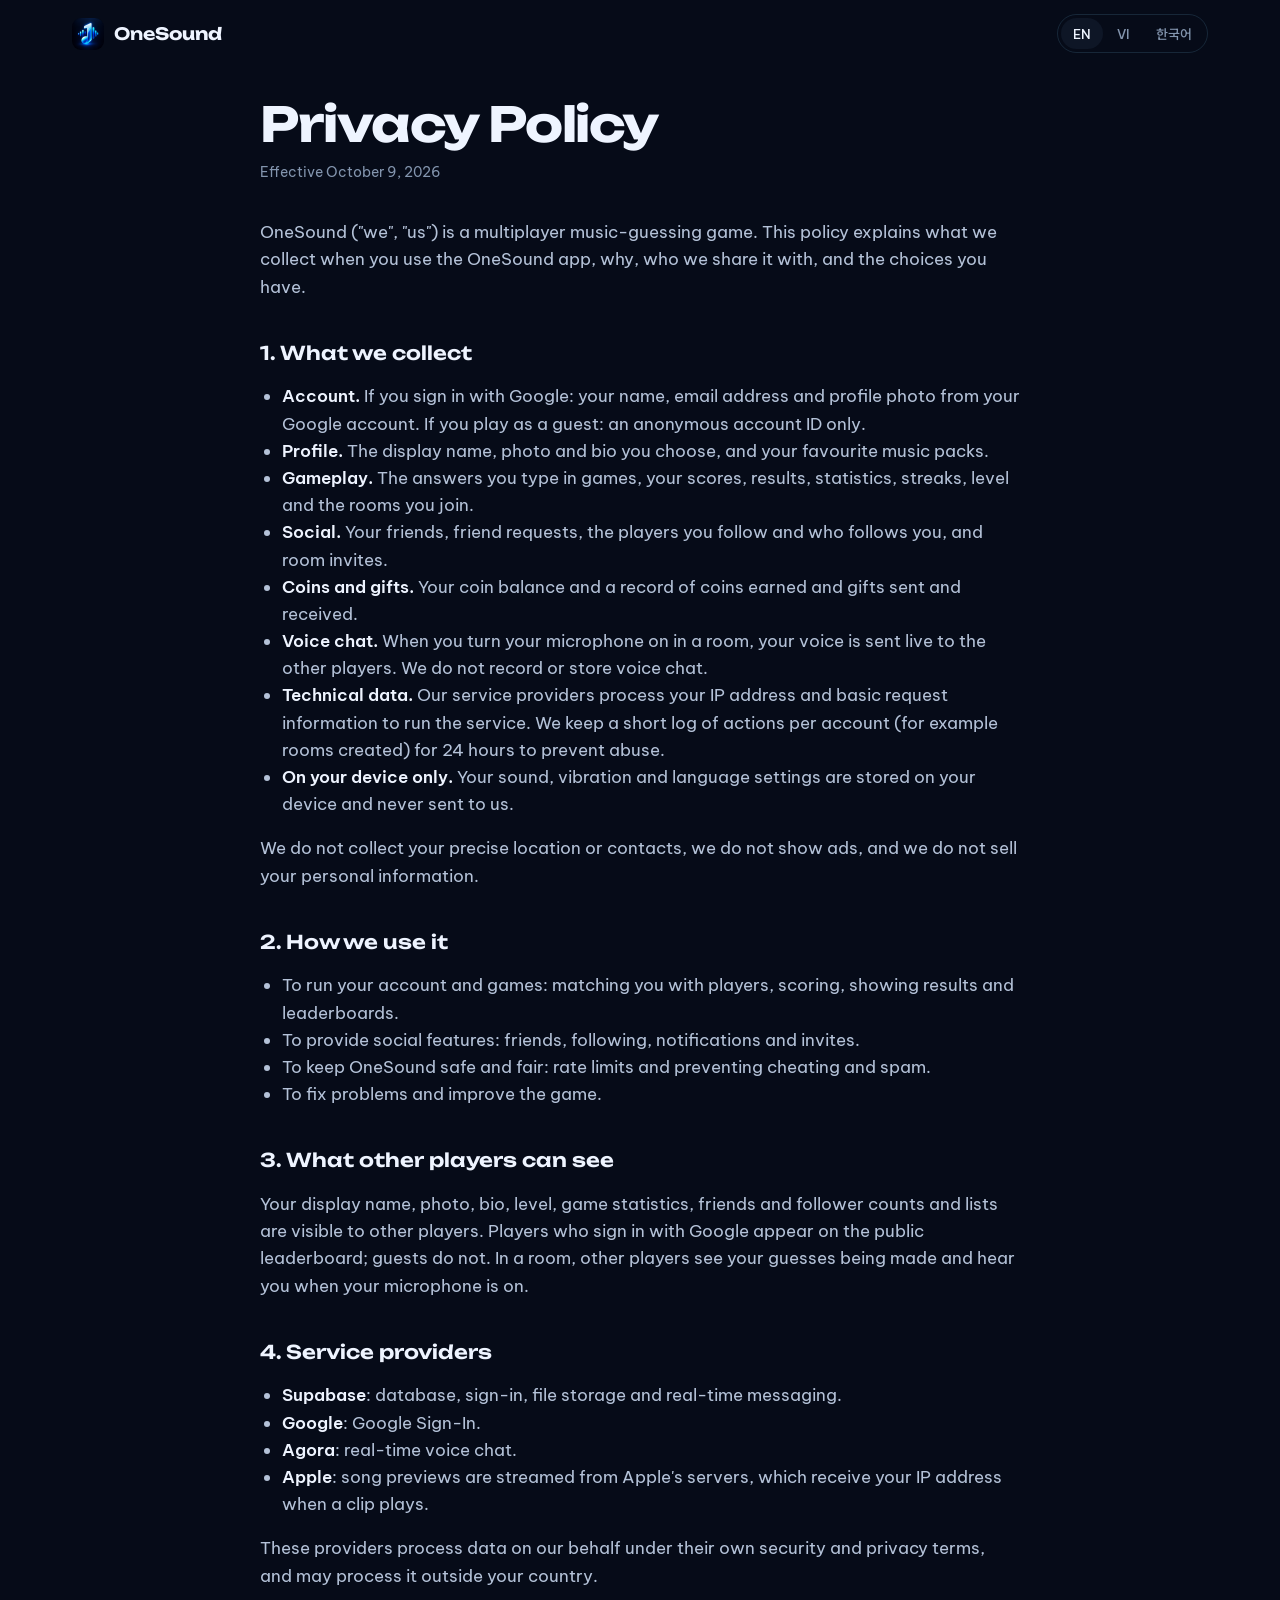
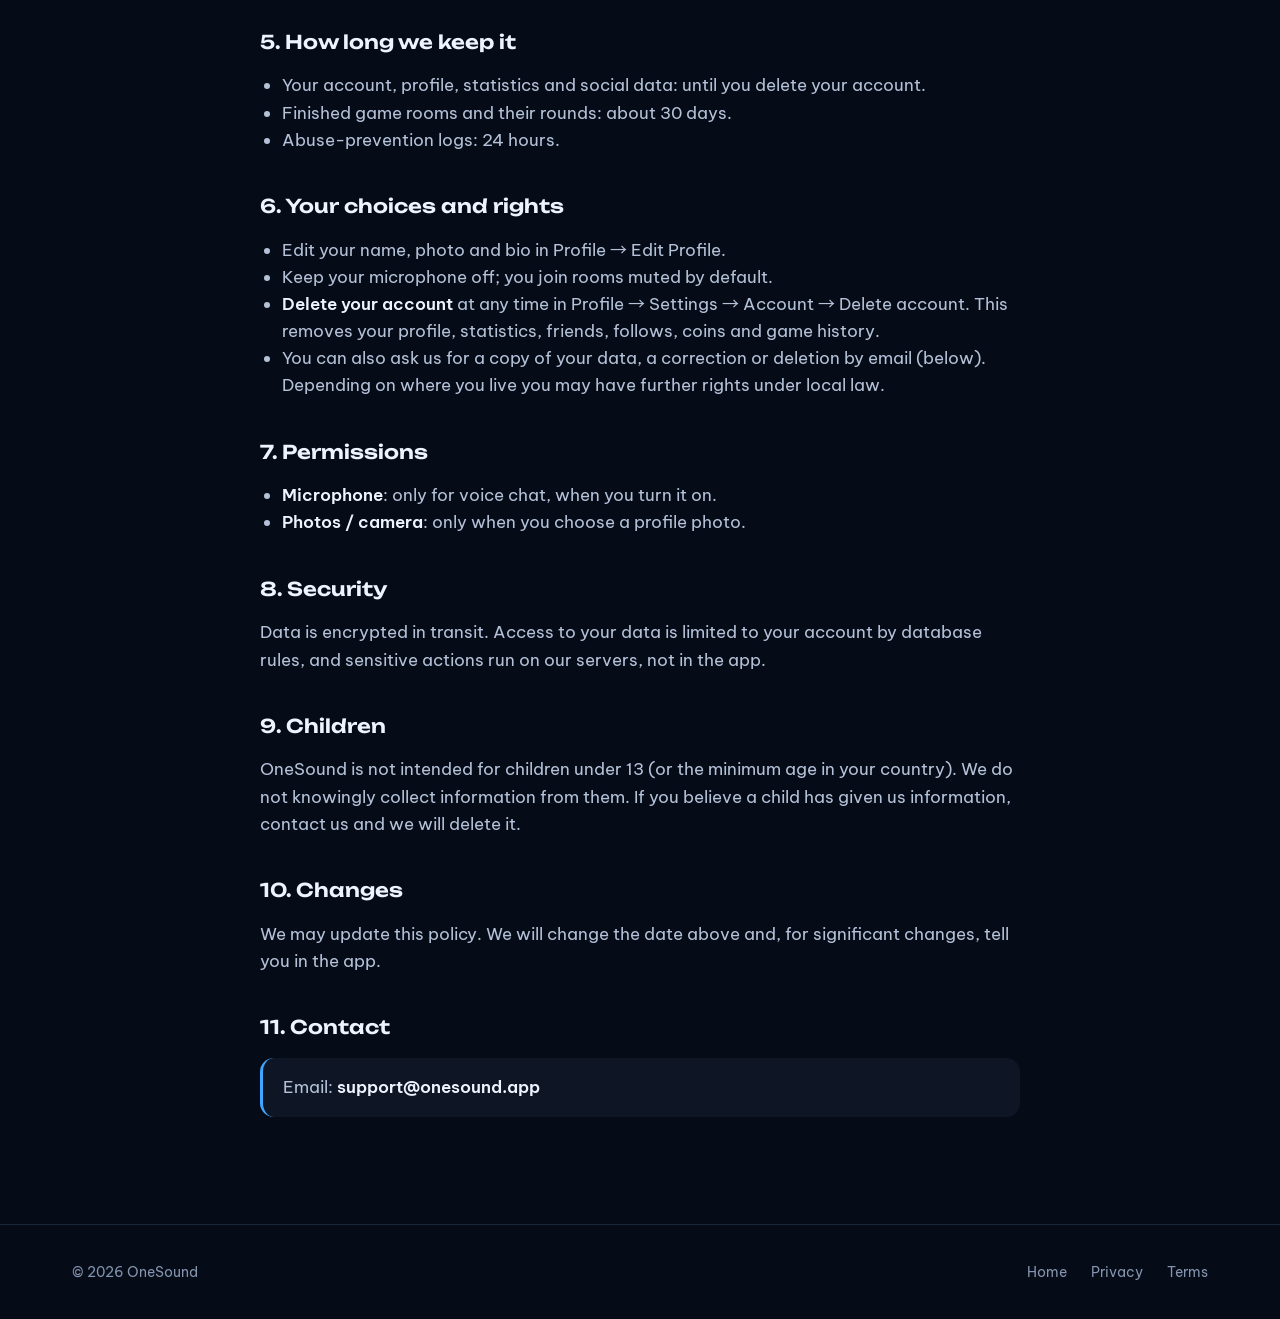
==== commit 6401a61d: "Rebuild the site around a 3D turntable of app screens The landing page is now one centred hero (head" ====
--- a/privacy/index.html
+++ b/privacy/index.html
@@ -5,16 +5,14 @@
 <meta name="viewport" content="width=device-width, initial-scale=1, viewport-fit=cover">
 <title>OneSound Privacy Policy</title>
 <meta name="description" content="How OneSound collects, uses and protects your information.">
-<meta name="theme-color" content="#04070f">
+<meta name="theme-color" content="#060b18">
 <link rel="icon" href="../assets/favicon.png">
 <link rel="preconnect" href="https://fonts.googleapis.com">
 <link rel="preconnect" href="https://fonts.gstatic.com" crossorigin>
-<link href="https://fonts.googleapis.com/css2?family=Be+Vietnam+Pro:wght@300;400;500;600;700;800&family=Noto+Sans+KR:wght@300;400;500;700&display=swap" rel="stylesheet">
+<link href="https://fonts.googleapis.com/css2?family=Be+Vietnam+Pro:wght@400;500;600&family=Noto+Sans+KR:wght@400;500;700&family=Unbounded:wght@500;600;700&display=swap" rel="stylesheet">
 <link rel="stylesheet" href="../assets/site.css">
 </head>
 <body>
-<div class="aurora" aria-hidden="true"></div>
-<div class="gridlines" aria-hidden="true"></div>
 <header class="topbar" id="topbar">
   <div class="wrap">
     <a class="brand" href="../" data-langlink><img src="../assets/icon.png" alt="">
--- a/assets/site.css
+++ b/assets/site.css
@@ -1,463 +1,280 @@
-/* OneSound site: a dark, premium neon look shared by the landing page and
-   the legal pages. */
+/* OneSound site.
+   One loud thing (the turntable of phones on the landing page); everything
+   around it stays quiet. Colours are the app's own. */
+
 :root {
-  --bg: #04070f;
-  --bg-2: #070c19;
-  --glass: rgba(255, 255, 255, .04);
-  --glass-2: rgba(255, 255, 255, .07);
-  --hair: rgba(255, 255, 255, .09);
-  --hair-2: rgba(255, 255, 255, .16);
-  --text: #f5f8ff;
-  --sub: #b9c5da;
-  --muted: #7d8aa3;
-  --accent: #3ea6ff;
-  --accent-2: #7fd4ff;
-  --violet: #8b5cf6;
-  --cyan: #22d3ee;
-  --gold: #e8c77a;
-  --gold-2: #f7e3ae;
-  --ok: #22c55e;
-  --ease: cubic-bezier(.2, .7, .2, 1);
-  color-scheme: dark;
+  --stage: #060b18;   /* the app's background */
+  --deck: #0e1626;    /* the app's card fill */
+  --spot: #3ea6ff;    /* the app's accent */
+  --ice: #7fd4ff;
+  --crown: #ffc940;
+  --text: #eef4ff;
+  --sub: #b4c2d8;
+  --mute: #8395ae;
+  --line: rgba(127, 212, 255, .14);
+
+  --display: "Unbounded", "Noto Sans KR", system-ui, sans-serif;
+  --body: "Be Vietnam Pro", "Noto Sans KR", system-ui, sans-serif;
 }
 
 * { box-sizing: border-box; }
-html { scroll-behavior: smooth; }
+html { -webkit-text-size-adjust: 100%; scroll-behavior: smooth; }
 body {
-  margin: 0; background: var(--bg); color: var(--text);
-  font: 400 16px/1.65 "Be Vietnam Pro", "Noto Sans KR", -apple-system,
-    BlinkMacSystemFont, "Segoe UI", Roboto, sans-serif;
-  -webkit-font-smoothing: antialiased; overflow-x: hidden;
-}
-img { max-width: 100%; display: block; }
-a { color: var(--accent-2); text-decoration: none; }
-[hidden] { display: none !important; }
-::selection { background: rgba(62, 166, 255, .35); }
+  margin: 0;
+  background: var(--stage);
+  color: var(--text);
+  font: 400 17px/1.6 var(--body);
+  -webkit-font-smoothing: antialiased;
+}
+img { display: block; max-width: 100%; }
+a { color: inherit; text-decoration: none; }
+:focus-visible { outline: 2px solid var(--ice); outline-offset: 3px; border-radius: 6px; }
 
 .wrap {
-  width: 100%; max-width: 1200px; margin: 0 auto;
+  width: 100%;
+  max-width: 1180px;
+  margin: 0 auto;
   padding-inline: max(22px, env(safe-area-inset-left));
 }
 
-/* ------------------------------------------------------------ backdrop */
-.aurora {
-  position: fixed; inset: 0; z-index: -2; pointer-events: none;
+/* ---------------------------------------------------------------- top bar */
+.topbar {
+  position: sticky;
+  top: 0;
+  z-index: 20;
+  padding-top: env(safe-area-inset-top, 0px);
+  transition: background .3s, border-color .3s;
+  border-bottom: 1px solid transparent;
+}
+.topbar.scrolled {
+  background: rgba(6, 11, 24, .82);
+  backdrop-filter: blur(14px);
+  -webkit-backdrop-filter: blur(14px);
+  border-color: var(--line);
+}
+.topbar .wrap { display: flex; align-items: center; gap: 24px; padding-block: 14px; }
+.brand { display: flex; align-items: center; gap: 10px; font: 600 17px var(--display); }
+.brand img { width: 32px; height: 32px; border-radius: 9px; }
+.lang {
+  margin-left: auto;
+  display: flex;
+  gap: 2px;
+  padding: 3px;
+  border: 1px solid var(--line);
+  border-radius: 999px;
+}
+.lang button {
+  border: 0;
+  background: none;
+  color: var(--mute);
+  font: 500 13px var(--body);
+  padding: 6px 12px;
+  border-radius: 999px;
+  cursor: pointer;
+}
+.lang button:hover { color: var(--text); }
+.lang button[aria-pressed="true"] { background: var(--deck); color: var(--text); }
+
+/* ------------------------------------------------------------------- hero */
+.hero { padding-block: 48px 30px; overflow: hidden; text-align: center; }
+.hero h1 {
+  font: 700 clamp(38px, 6.4vw, 84px)/1.02 var(--display);
+  letter-spacing: -.035em;
+  margin: 0 auto 22px;
+  max-width: 13em;
+  text-wrap: balance;
+}
+.lead { color: var(--sub); max-width: 36em; margin: 0 auto 30px; }
+
+.stores { display: flex; flex-wrap: wrap; gap: 12px; justify-content: center; }
+.store {
+  display: flex;
+  align-items: center;
+  gap: 12px;
+  padding: 11px 20px 11px 16px;
+  border-radius: 14px;
+  background: var(--text);
+  color: var(--stage);
+}
+.store.alt { background: none; color: var(--text); border: 1px solid var(--line); }
+.store svg { width: 24px; height: 24px; flex: none; }
+.store small { display: block; font-size: 11.5px; opacity: .7; line-height: 1.2; }
+.store strong { display: block; font: 600 16px/1.25 var(--body); }
+
+/* The turntable: phones standing in a ring on a record. */
+.deck {
+  --w: 210px;              /* phone width */
+  --h: calc(var(--w) * 2.222);
+  --r: 340px;              /* ring radius */
+  position: relative;
+  margin-top: 40px;
+  height: calc(var(--h) + 230px);
+  perspective: 1500px;
+  perspective-origin: 50% 10%;
+  touch-action: pan-y;
+  cursor: grab;
+  user-select: none;
+  -webkit-user-select: none;
+}
+.deck.dragging { cursor: grabbing; }
+.ring {
+  --a: 0deg;
+  position: absolute;
+  left: 50%;
+  top: 10px;
+  width: var(--w);
+  height: var(--h);
+  margin-left: calc(var(--w) / -2);
+  transform-style: preserve-3d;
+  transform: rotateX(-7deg) rotateY(var(--a));
+}
+.slot {
+  position: absolute;
+  inset: 0;
+  transform-style: preserve-3d;
+  transform: rotateY(calc(var(--i) * 72deg)) translateZ(var(--r));
+}
+.face, .back {
+  position: absolute;
+  inset: 0;
+  border-radius: 30px;
+  backface-visibility: hidden;
+  -webkit-backface-visibility: hidden;
+  border: 7px solid #10151f;
+  box-shadow: 0 0 0 1px rgba(255, 255, 255, .08), 0 30px 60px rgba(0, 0, 0, .5);
+  overflow: hidden;
+  background: #000;
+}
+.face img { width: 100%; height: 100%; object-fit: cover; pointer-events: none; }
+.back {
+  transform: rotateY(180deg);
+  display: grid;
+  place-items: center;
+  background: linear-gradient(160deg, #141c2c, #0a0f1a);
+}
+.back img { width: 34%; opacity: .55; border-radius: 22%; }
+
+/* The record the phones stand on, laid flat at their feet. */
+.record {
+  --d: calc(var(--r) * 2 + var(--w) * .9);
+  position: absolute;
+  left: 50%;
+  top: 100%;
+  width: var(--d);
+  height: var(--d);
+  margin: calc(var(--d) / -2) 0 0 calc(var(--d) / -2);
+  border-radius: 50%;
+  transform: rotateX(90deg);
   background:
-    radial-gradient(60vw 50vh at 15% -10%, rgba(28, 79, 216, .45), transparent 60%),
-    radial-gradient(50vw 50vh at 95% 20%, rgba(109, 40, 217, .28), transparent 60%),
-    radial-gradient(60vw 40vh at 50% 110%, rgba(8, 145, 178, .22), transparent 60%),
-    var(--bg);
-  animation: aurora 18s ease-in-out infinite alternate;
-}
-@keyframes aurora {
-  to { filter: hue-rotate(18deg) saturate(1.15); transform: scale(1.06); }
-}
-.gridlines {
-  position: fixed; inset: 0; z-index: -1; pointer-events: none;
-  background-image:
-    linear-gradient(rgba(255,255,255,.035) 1px, transparent 1px),
-    linear-gradient(90deg, rgba(255,255,255,.035) 1px, transparent 1px);
-  background-size: 72px 72px;
-  mask-image: radial-gradient(ellipse at 50% 0%, #000 0%, transparent 70%);
-}
-
-/* ------------------------------------------------------------- top bar */
-.topbar {
-  position: sticky; top: 0; z-index: 20;
-  padding-top: env(safe-area-inset-top, 0px);
-  transition: background .4s, border-color .4s, backdrop-filter .4s;
-  border-bottom: 1px solid transparent;
-}
-.topbar.scrolled {
-  background: rgba(4, 7, 15, .7); backdrop-filter: blur(18px) saturate(1.4);
-  border-color: var(--hair);
-}
-.topbar .wrap { display: flex; align-items: center; gap: 28px;
-  padding-block: 16px; }
-.brand { display: flex; align-items: center; gap: 11px; color: var(--text);
-  font-weight: 700; font-size: 19px; letter-spacing: -.2px; }
-.brand img { width: 34px; height: 34px; border-radius: 10px;
-  box-shadow: 0 0 22px rgba(62, 166, 255, .5); }
-.brand b { color: var(--accent); font-weight: 700; }
-.links { display: flex; gap: 26px; margin-left: auto; }
-.links a { color: var(--sub); font-size: 14.5px; font-weight: 500;
-  position: relative; }
-.links a::after { content: ""; position: absolute; left: 0; right: 0;
-  bottom: -6px; height: 1px; background: var(--gold); transform: scaleX(0);
-  transition: transform .35s var(--ease); }
-.links a:hover { color: var(--text); }
-.links a:hover::after { transform: scaleX(1); }
-.links + .lang { margin-left: 0; }
-.lang { margin-left: auto; display: flex; gap: 2px; padding: 4px; border-radius: 999px;
-  border: 1px solid var(--hair); background: var(--glass); }
-.lang button {
-  border: 0; background: transparent; color: var(--muted); font: inherit;
-  font-size: 12.5px; font-weight: 600; padding: 6px 12px;
-  border-radius: 999px; cursor: pointer; transition: all .25s;
-}
-.lang button[aria-pressed="true"] {
-  color: #06101f; background: linear-gradient(135deg, var(--gold-2), var(--gold));
-}
-
-/* --------------------------------------------------------------- type */
-.eyebrow {
-  display: inline-flex; align-items: center; gap: 12px;
-  font-size: 12px; font-weight: 600; letter-spacing: 3px;
-  text-transform: uppercase; color: var(--gold);
-}
-.eyebrow::before { content: ""; width: 34px; height: 1px;
-  background: linear-gradient(90deg, transparent, var(--gold)); }
-h1, h2, h3 { font-weight: 700; letter-spacing: -.02em; margin: 0; }
-h1 { font-size: clamp(44px, 6.6vw, 88px); line-height: 1.02;
-  letter-spacing: -.035em; margin: 22px 0 24px; }
-h2 { font-size: clamp(32px, 4.4vw, 58px); line-height: 1.06;
-  letter-spacing: -.03em; }
-.shine {
-  background: linear-gradient(100deg, #9fd8ff 0%, var(--accent) 30%,
-    #b49cff 55%, #9fd8ff 80%);
-  background-size: 250% 100%;
-  -webkit-background-clip: text; background-clip: text; color: transparent;
-  animation: shine 7s linear infinite;
-}
-@keyframes shine { to { background-position: -250% 0; } }
-.lead { font-size: clamp(17px, 1.6vw, 20px); color: var(--sub);
-  font-weight: 300; max-width: 36ch; margin: 0; }
-
-/* ---------------------------------------------------------------- hero */
-.hero { position: relative; padding-block: clamp(40px, 7vw, 90px) 60px; }
-.hero .wrap { display: grid; grid-template-columns: 1fr 1fr; gap: 40px;
-  align-items: center; }
-
-.buttons { display: flex; flex-wrap: wrap; gap: 14px; margin-top: 38px; }
-.store {
-  position: relative; display: inline-flex; align-items: center; gap: 12px;
-  padding: 12px 22px 12px 16px; border-radius: 16px; color: var(--text);
-  background: linear-gradient(var(--bg-2), var(--bg-2)) padding-box,
-    linear-gradient(135deg, rgba(232,199,122,.7), rgba(62,166,255,.35),
-      rgba(255,255,255,.08)) border-box;
-  border: 1px solid transparent;
-  transition: transform .35s var(--ease), box-shadow .35s;
-}
-.store:hover { transform: translateY(-3px);
-  box-shadow: 0 14px 40px rgba(62, 166, 255, .25); }
-.store svg { width: 26px; height: 26px; flex: none; }
-.store small { display: block; font-size: 11px; color: var(--muted);
-  line-height: 1.2; letter-spacing: .3px; }
-.store strong { font-size: 16.5px; line-height: 1.3; font-weight: 600;
-  white-space: nowrap; }
-.soon { margin: 16px 0 0; font-size: 13px; color: var(--muted); }
-
-.stats { display: flex; gap: 0; margin-top: 46px; }
-.stats div { padding-right: 34px; margin-right: 34px;
-  border-right: 1px solid var(--hair); }
-.stats div:last-child { border: 0; margin: 0; padding: 0; }
-.stats strong { display: block; font-size: 34px; font-weight: 700;
-  letter-spacing: -1px; line-height: 1.1; }
-.stats span { font-size: 13px; color: var(--muted); letter-spacing: .3px; }
-
-/* the poster stack */
-.showcase { position: relative; height: 640px; perspective: 1600px; }
-.showcase .spot {
-  position: absolute; inset: 8% 6%; border-radius: 50%;
-  background: radial-gradient(circle, rgba(62,166,255,.45), transparent 62%);
-  filter: blur(30px); animation: breathe 5s ease-in-out infinite;
-}
-@keyframes breathe { 50% { opacity: .55; transform: scale(1.08); } }
-.stack { position: absolute; inset: 0; transform-style: preserve-3d;
-  transition: transform .5s var(--ease); }
-.poster {
-  position: absolute; top: 50%; left: 50%; width: 300px;
-  aspect-ratio: 941 / 1672; border-radius: 28px; overflow: hidden;
-  box-shadow: 0 40px 90px rgba(0,0,0,.65), 0 0 0 1px rgba(255,255,255,.1);
-  transform-style: preserve-3d;
-}
-.poster img { width: 100%; height: 100%; object-fit: cover; }
-.poster::after {
-  content: ""; position: absolute; inset: 0; pointer-events: none;
-  background: linear-gradient(115deg, rgba(255,255,255,.22) 0%,
-    transparent 28%, transparent 70%, rgba(255,255,255,.06) 100%);
-}
-.poster.p1 { transform: translate(-50%, -50%) translateZ(60px);
-  animation: hover1 7s ease-in-out infinite; z-index: 3; }
-.poster.p2 { width: 250px; transform: translate(-112%, -44%) rotateY(18deg)
-  translateZ(-60px); opacity: .9; animation: hover2 8s ease-in-out infinite; }
-.poster.p3 { width: 250px; transform: translate(12%, -56%) rotateY(-18deg)
-  translateZ(-60px); opacity: .9; animation: hover3 9s ease-in-out infinite; }
-@keyframes hover1 { 50% { transform: translate(-50%, -53%) translateZ(60px); } }
-@keyframes hover2 { 50% { transform: translate(-112%, -41%) rotateY(18deg)
-  translateZ(-60px); } }
-@keyframes hover3 { 50% { transform: translate(12%, -59%) rotateY(-18deg)
-  translateZ(-60px); } }
-.float-chip {
-  position: absolute; z-index: 5; display: flex; align-items: center;
-  gap: 10px; padding: 10px 14px; border-radius: 14px; font-size: 13.5px;
-  font-weight: 600; white-space: nowrap;
-  background: rgba(10, 16, 32, .72); backdrop-filter: blur(14px);
-  border: 1px solid var(--hair-2);
-  box-shadow: 0 16px 40px rgba(0,0,0,.45);
-  animation: bob 6s ease-in-out infinite;
-}
-.float-chip .dot { width: 30px; height: 30px; border-radius: 10px;
-  display: grid; place-items: center; font-size: 15px; }
-.float-chip.c1 { top: 56%; left: -2%; }
-.float-chip.c1 .dot { background: rgba(34,197,94,.18); }
-.float-chip.c2 { bottom: 6%; right: 2%; animation-delay: -3s; }
-.float-chip.c2 .dot { background: rgba(232,199,122,.18); }
-.float-chip small { display: block; color: var(--muted); font-weight: 500;
-  font-size: 11.5px; }
-@keyframes bob { 50% { transform: translateY(-10px); } }
-
-/* -------------------------------------------------------------- ticker */
-.ticker {
-  border-block: 1px solid var(--hair); overflow: hidden; padding-block: 18px;
-  background: linear-gradient(90deg, rgba(232,199,122,.05),
-    rgba(62,166,255,.05));
-}
-.ticker .track { display: flex; gap: 48px; width: max-content;
-  animation: scroll 40s linear infinite; }
-.ticker span { font-size: 15px; font-weight: 500; letter-spacing: 4px;
-  text-transform: uppercase; color: var(--sub); white-space: nowrap;
-  display: inline-flex; align-items: center; gap: 48px; }
-.ticker span::after { content: "✦"; color: var(--gold); font-size: 12px; }
-@keyframes scroll { to { transform: translateX(-50%); } }
-
-/* ------------------------------------------------------------ sections */
-section { padding-block: clamp(70px, 10vw, 130px); }
-.head { max-width: 720px; margin-bottom: 56px; }
-.head.center { margin-inline: auto; text-align: center; }
-.head.center .eyebrow { justify-content: center; }
-.head.center .eyebrow::after { content: ""; width: 34px; height: 1px;
-  background: linear-gradient(90deg, var(--gold), transparent); }
-.head h2 { margin: 18px 0 16px; }
-.head p { color: var(--sub); font-weight: 300; font-size: 18px; margin: 0; }
-
-/* the live round demo */
-.round .wrap { display: grid; grid-template-columns: 1fr 1fr; gap: 64px;
-  align-items: center; }
-.steps { list-style: none; margin: 0; padding: 0; counter-reset: s; }
-.steps li {
-  position: relative; padding: 20px 0 20px 64px;
-  border-top: 1px solid var(--hair); transition: color .3s;
-  counter-increment: s; color: var(--muted);
-}
-.steps li:last-child { border-bottom: 1px solid var(--hair); }
+    radial-gradient(circle, #0e1626 0 13%, transparent 13.4%),
+    radial-gradient(circle, var(--spot) 0 14.5%, transparent 15%),
+    repeating-radial-gradient(circle, #05070d 0 2px, #0b111d 2.5px 4px),
+    #05070d;
+  box-shadow: 0 0 0 2px rgba(62, 166, 255, .35), 0 0 80px rgba(62, 166, 255, .25);
+}
+/* Light pooling under the record. */
+.deck::after {
+  content: "";
+  position: absolute;
+  left: 50%;
+  bottom: 10px;
+  width: min(92%, 760px);
+  height: 120px;
+  transform: translateX(-50%);
+  background: radial-gradient(closest-side, rgba(62, 166, 255, .22), transparent);
+  pointer-events: none;
+}
+.hint {
+  position: absolute;
+  left: 0;
+  right: 0;
+  bottom: 0;
+  margin: 0;
+  text-align: center;
+  color: var(--mute);
+  font-size: 13px;
+}
+
+/* ---------------------------------------------------------------- a round */
+.round { padding-block: 100px 60px; }
+.round h2, .more h2, .cta h2 {
+  font: 600 clamp(26px, 3.2vw, 38px)/1.15 var(--display);
+  letter-spacing: -.02em;
+  margin: 0 0 40px;
+}
+.steps {
+  list-style: none;
+  margin: 0;
+  padding: 0;
+  display: grid;
+  grid-template-columns: repeat(3, 1fr);
+  gap: 40px;
+  counter-reset: step;
+}
+.steps li { counter-increment: step; border-top: 1px solid var(--line); padding-top: 22px; }
 .steps li::before {
-  content: "0" counter(s); position: absolute; left: 0; top: 18px;
-  font-size: 30px; font-weight: 700; letter-spacing: -1px;
-  -webkit-text-stroke: 1px var(--hair-2); color: transparent;
-  transition: all .4s;
-}
-.steps li::after {
-  content: ""; position: absolute; left: 0; bottom: -1px; height: 1px;
-  width: 100%; background: linear-gradient(90deg, var(--gold), var(--accent));
-  transform: scaleX(0); transform-origin: left;
-  transition: transform .6s var(--ease);
-}
-.steps li.on { color: var(--sub); }
-.steps li.on::before { color: var(--gold); -webkit-text-stroke: 0; }
-.steps li.on::after { transform: scaleX(1); }
-.steps h3 { font-size: 19px; color: var(--text); margin-bottom: 4px; }
-.steps p { margin: 0; font-size: 15px; }
-
-.demo {
-  position: relative; border-radius: 32px; padding: 30px; overflow: hidden;
-  background: linear-gradient(160deg, rgba(23,40,74,.9), rgba(9,14,28,.92) 55%,
-    rgba(28,18,58,.9));
-  border: 1px solid var(--hair-2);
-  box-shadow: 0 50px 120px rgba(0,0,0,.55), inset 0 1px 0 rgba(255,255,255,.08);
-}
-.demo::before { content: ""; position: absolute; inset: -40% -40% auto auto;
-  width: 360px; height: 360px; border-radius: 50%;
-  background: radial-gradient(circle, rgba(62,166,255,.3), transparent 65%); }
-.demo-top { position: relative; display: flex; justify-content: space-between;
-  font-size: 13px; color: var(--muted); }
-.live { display: inline-flex; align-items: center; gap: 7px; color: #ff6b81;
-  font-weight: 700; letter-spacing: 1px; }
-.live i { width: 8px; height: 8px; border-radius: 50%; background: #ff5275;
-  box-shadow: 0 0 10px #ff5275; animation: blink 1s infinite; }
-@keyframes blink { 50% { opacity: .3; } }
-.wave { position: relative; display: flex; align-items: center;
-  justify-content: center; gap: 5px; height: 130px; margin: 18px 0 10px; }
-.wave i { width: 6px; border-radius: 6px; height: 20%;
-  background: linear-gradient(var(--accent-2), var(--accent), var(--violet));
-  box-shadow: 0 0 12px rgba(62,166,255,.55);
-  animation: eq 1s ease-in-out infinite alternate; }
-.wave i:nth-child(2n) { animation-duration: .7s; }
-.wave i:nth-child(3n) { animation-duration: 1.3s; }
-.wave i:nth-child(4n) { animation-delay: -.4s; }
-.wave i:nth-child(5n) { animation-delay: -.8s; }
-@keyframes eq { to { height: 100%; } }
-.timer { position: relative; height: 4px; border-radius: 4px;
-  background: rgba(255,255,255,.08); overflow: hidden; margin-bottom: 22px; }
-.timer i { display: block; height: 100%; width: 100%; transform-origin: left;
-  background: linear-gradient(90deg, var(--gold), var(--accent)); }
-.players { position: relative; display: flex; justify-content: center;
-  gap: 12px; margin-bottom: 20px; }
-.players span { width: 44px; height: 44px; border-radius: 50%; display: grid;
-  place-items: center; font-weight: 700; border: 2px solid transparent;
-  transition: transform .35s var(--ease), box-shadow .35s, border-color .35s; }
-.players span:nth-child(1) { background: linear-gradient(135deg,#ec4899,#8b5cf6); }
-.players span:nth-child(2) { background: linear-gradient(135deg,#3b82f6,#06b6d4); }
-.players span:nth-child(3) { background: linear-gradient(135deg,#f59e0b,#ef4444); }
-.players span:nth-child(4) { background: linear-gradient(135deg,#10b981,#3b82f6); }
-.players span.hand { transform: translateY(-8px) scale(1.1);
-  border-color: var(--gold); box-shadow: 0 0 22px rgba(232,199,122,.75); }
-.guess { position: relative; display: flex; align-items: center; gap: 10px;
-  min-height: 54px; padding: 13px 18px; border-radius: 16px;
-  background: rgba(255,255,255,.05); border: 1px solid var(--hair);
-  font-weight: 600; }
-.guess .caret { width: 2px; height: 20px; background: var(--gold);
-  animation: blink .9s step-end infinite; }
-.result {
-  position: absolute; left: 50%; top: 42%; z-index: 2; pointer-events: none;
-  transform: translate(-50%, -50%) scale(.6); opacity: 0;
-  padding: 16px 26px; border-radius: 18px; text-align: center;
-  background: rgba(8, 30, 20, .85); border: 1px solid rgba(34,197,94,.55);
-  box-shadow: 0 0 60px rgba(34,197,94,.35);
-  transition: opacity .35s, transform .45s cubic-bezier(.2,1.6,.4,1);
-}
-.result b { display: block; font-size: 24px; color: #86efac; }
-.result span { color: var(--gold-2); font-weight: 600; font-size: 14px; }
-.result.show { opacity: 1; transform: translate(-50%, -50%) scale(1); }
-
-/* features: alternating poster rows */
-.feature {
-  display: grid; grid-template-columns: 1fr 1fr; gap: clamp(40px, 7vw, 110px);
-  align-items: center; padding-block: 40px;
-}
-.feature + .feature { margin-top: 30px; }
-.feature.flip .art { order: 2; }
-.art { position: relative; display: flex; justify-content: center; }
-.art::before { content: ""; position: absolute; width: 80%; aspect-ratio: 1;
-  top: 50%; left: 50%; transform: translate(-50%, -50%); border-radius: 50%;
-  background: radial-gradient(circle, var(--glow, rgba(62,166,255,.4)),
-    transparent 62%); filter: blur(20px); }
-.art .poster { position: relative; top: auto; left: auto; width: min(360px, 80%);
-  transform: none; transition: transform .8s var(--ease); }
-.art:hover .poster { transform: translateY(-8px) rotate(-1deg); }
-.num { font-size: clamp(64px, 8vw, 110px); font-weight: 800; line-height: 1;
-  letter-spacing: -4px; color: transparent;
-  -webkit-text-stroke: 1px rgba(232,199,122,.55); margin-bottom: 8px; }
-.feature h3 { font-size: clamp(28px, 3.4vw, 44px); line-height: 1.1;
-  letter-spacing: -.03em; margin-bottom: 18px; }
-.feature p { color: var(--sub); font-weight: 300; font-size: 18px;
-  margin: 0 0 26px; max-width: 46ch; }
-.ticks { list-style: none; padding: 0; margin: 0; display: grid; gap: 12px; }
-.ticks li { display: flex; gap: 12px; align-items: flex-start;
-  color: var(--sub); }
-.ticks li::before { content: ""; flex: none; width: 20px; height: 20px;
-  margin-top: 3px; border-radius: 50%;
-  background: radial-gradient(circle at 50% 50%, var(--gold) 0 3px,
-    transparent 4px), rgba(232,199,122,.12);
-  border: 1px solid rgba(232,199,122,.45); }
-
-/* gallery: every poster, gliding */
-.gallery { overflow: hidden; padding-block: 10px 30px;
-  mask-image: linear-gradient(90deg, transparent, #000 8%, #000 92%,
-    transparent); }
-.gallery .track { display: flex; gap: 26px; width: max-content;
-  animation: scroll 60s linear infinite; }
-.gallery:hover .track { animation-play-state: paused; }
-.gallery .poster { position: relative; top: auto; left: auto; width: 250px;
-  transform: none; flex: none;
-  transition: transform .5s var(--ease), box-shadow .5s; }
-.gallery .poster:hover { transform: translateY(-14px) scale(1.03);
-  box-shadow: 0 50px 100px rgba(0,0,0,.7), 0 0 0 1px rgba(232,199,122,.5),
-    0 0 50px rgba(62,166,255,.35); }
-
-/* packs */
-.chips { overflow: hidden; mask-image: linear-gradient(90deg, transparent,
-  #000 10%, #000 90%, transparent); padding-block: 6px; }
-.chips + .chips { margin-top: 14px; }
-.chips .track { display: flex; gap: 12px; width: max-content;
-  animation: scroll 44s linear infinite; }
-.chips.rev .track { animation-direction: reverse; animation-duration: 52s; }
-.chip { padding: 13px 22px; border-radius: 999px; white-space: nowrap;
-  font-weight: 500; color: var(--sub); background: var(--glass);
-  border: 1px solid var(--hair); transition: all .3s; }
-.chip:hover { color: var(--text); border-color: var(--gold);
-  background: rgba(232,199,122,.08); }
-
-/* closing banner */
-.final {
-  position: relative; overflow: hidden; border-radius: 36px;
-  border: 1px solid var(--hair-2);
-  box-shadow: 0 60px 140px rgba(0,0,0,.6);
-}
-.final img { width: 100%; height: auto; }
-.final .veil { position: absolute; inset: 0;
-  background: linear-gradient(0deg, rgba(4,7,15,.95) 0%, rgba(4,7,15,.55) 45%,
-    transparent 75%); }
-.final .copy { position: absolute; left: 0; right: 0; bottom: 0;
-  padding: clamp(24px, 5vw, 56px); display: flex; flex-wrap: wrap;
-  gap: 24px; align-items: flex-end; justify-content: space-between; }
-.final h2 { font-size: clamp(28px, 4vw, 52px); max-width: 16ch; }
-.final p { color: var(--sub); margin: 10px 0 0; font-weight: 300; }
-.final .buttons { margin: 0; }
-
-/* footer */
-footer { padding-block: 50px calc(50px + env(safe-area-inset-bottom, 0px));
-  border-top: 1px solid var(--hair); color: var(--muted); font-size: 14px; }
-footer .wrap { display: flex; flex-wrap: wrap; gap: 18px;
-  justify-content: space-between; align-items: center; }
-footer nav { display: flex; gap: 26px; flex-wrap: wrap; }
-footer a { color: var(--sub); }
-footer a:hover { color: var(--gold-2); }
-
-/* reveal on scroll */
-.reveal { opacity: 0; transform: translateY(36px);
-  transition: opacity 1s var(--ease), transform 1s var(--ease); }
-.reveal.in { opacity: 1; transform: none; }
-.reveal.d1 { transition-delay: .12s; } .reveal.d2 { transition-delay: .24s; }
-.reveal.d3 { transition-delay: .36s; }
-.reveal.from-left { transform: translateX(-50px); }
-.reveal.from-right { transform: translateX(50px); }
-.reveal.from-left.in, .reveal.from-right.in { transform: none; }
-
-/* ---------------------------------------------------------- legal pages */
-.doc { padding-block: 40px 90px; }
-.doc article {
-  max-width: 800px; margin: 0 auto; padding: clamp(26px, 5vw, 56px);
-  border-radius: 28px; background: rgba(10, 16, 32, .75);
-  border: 1px solid var(--hair); backdrop-filter: blur(10px);
-}
-.doc h1 { font-size: clamp(34px, 5vw, 52px); margin: 0 0 8px; }
-.doc .updated { color: var(--gold); font-size: 13px; letter-spacing: 2px;
-  text-transform: uppercase; margin: 0 0 30px; }
-.doc h2 { font-size: 21px; margin: 38px 0 12px; color: var(--text);
-  letter-spacing: -.01em; }
-.doc p, .doc li { color: var(--sub); font-weight: 300; }
-.doc ul { padding-left: 22px; } .doc li { margin: 7px 0; }
+  content: counter(step);
+  display: block;
+  font: 700 44px/1 var(--display);
+  color: var(--spot);
+  margin-bottom: 18px;
+}
+.steps h3 { font: 600 20px/1.3 var(--display); margin: 0 0 8px; }
+.steps p { color: var(--sub); margin: 0; max-width: 30em; }
+
+/* ------------------------------------------------- packs, and with friends */
+.more { padding-block: 60px; }
+.more .wrap { display: grid; grid-template-columns: 1fr 1fr; gap: 64px; }
+.more h2 { margin-bottom: 14px; }
+.more p { color: var(--sub); margin: 0 0 18px; max-width: 32em; }
+.packs { color: var(--mute); font-size: 15px; line-height: 1.9; }
+.code {
+  display: inline-block;
+  font: 700 22px var(--display);
+  letter-spacing: .14em;
+  color: var(--crown);
+}
+
+/* -------------------------------------------------------------- closing */
+.cta { padding-block: 80px 110px; text-align: center; }
+.cta h2 { margin-bottom: 14px; }
+.cta p { color: var(--sub); margin: 0 auto 30px; }
+.cta .stores { justify-content: center; }
+
+/* ------------------------------------------------------------ legal pages */
+.doc { padding-block: 30px 90px; }
+.doc article { max-width: 760px; margin: 0 auto; }
+.doc h1 { font: 700 clamp(32px, 5vw, 48px)/1.1 var(--display); letter-spacing: -.03em; margin: 0 0 10px; }
+.doc .updated { color: var(--mute); font-size: 14px; margin: 0 0 36px; }
+.doc h2 { font: 600 19px/1.35 var(--display); margin: 40px 0 12px; }
+.doc p, .doc li { color: var(--sub); }
+.doc ul { padding-left: 22px; }
 .doc strong { color: var(--text); font-weight: 600; }
-.doc .note { padding: 16px 20px; border-radius: 16px;
-  background: rgba(232,199,122,.07); border: 1px solid rgba(232,199,122,.3); }
-
-/* -------------------------------------------------------------- mobile */
-@media (max-width: 960px) {
-  .links { display: none; }
-  .lang { margin-left: auto; }
-  .hero .wrap, .round .wrap, .feature { grid-template-columns: 1fr; }
-  .feature.flip .art { order: 0; }
-  .showcase { height: 520px; }
-  .poster.p1 { width: 250px; } .poster.p2, .poster.p3 { width: 200px; }
-  .lead { max-width: none; }
-}
-@media (max-width: 560px) {
-  .showcase { height: 440px; }
-  .poster.p1 { width: 210px; } .poster.p2, .poster.p3 { width: 165px; }
-  .float-chip { font-size: 12px; padding: 8px 11px; }
-  .float-chip.c1 { left: -6px; } .float-chip.c2 { right: -6px; }
-  .stats div { padding-right: 20px; margin-right: 20px; }
-  .stats strong { font-size: 28px; }
-  .store { flex: 1 1 150px; }
-  .gallery .poster { width: 200px; }
-  .final .copy { position: static; background: var(--bg-2); }
-  .final .veil { display: none; }
-  .brand .name { display: none; }
+.doc .note {
+  padding: 16px 20px;
+  border-radius: 14px;
+  background: var(--deck);
+  border-left: 3px solid var(--spot);
+}
+
+/* ----------------------------------------------------------------- footer */
+footer {
+  padding-block: 36px calc(36px + env(safe-area-inset-bottom, 0px));
+  border-top: 1px solid var(--line);
+  color: var(--mute);
+  font-size: 14px;
+}
+footer .wrap { display: flex; flex-wrap: wrap; gap: 16px; justify-content: space-between; }
+footer nav { display: flex; flex-wrap: wrap; gap: 24px; }
+footer a:hover { color: var(--text); }
+
+/* ----------------------------------------------------------------- mobile */
+@media (max-width: 900px) {
+  .deck { --w: 136px; --r: 158px; margin-top: 30px; height: calc(var(--h) + 150px); }
+  .steps, .more .wrap { grid-template-columns: 1fr; gap: 36px; }
+  .round { padding-block: 70px 30px; }
 }
 
 @media (prefers-reduced-motion: reduce) {
-  *, *::before, *::after { animation: none !important;
-    transition: none !important; scroll-behavior: auto !important; }
-  .reveal { opacity: 1; transform: none; }
-}
+  html { scroll-behavior: auto; }
+}
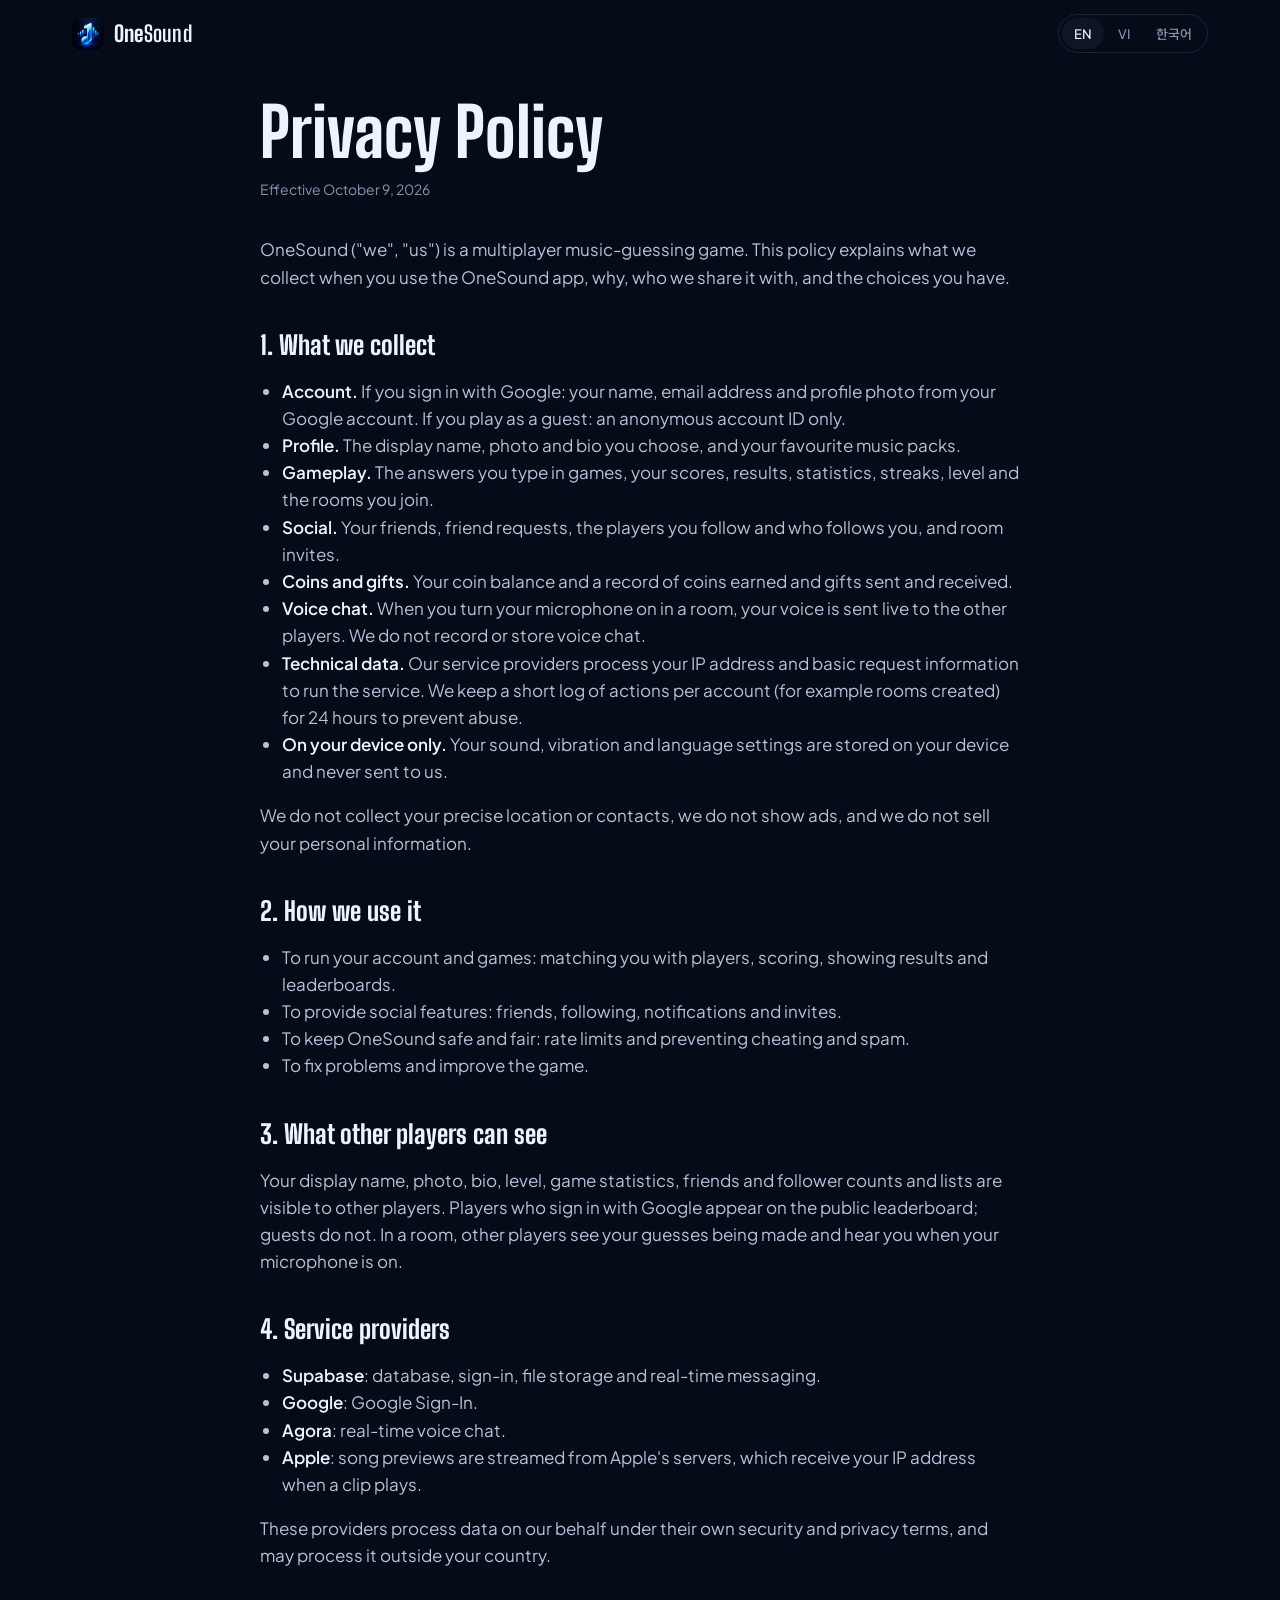
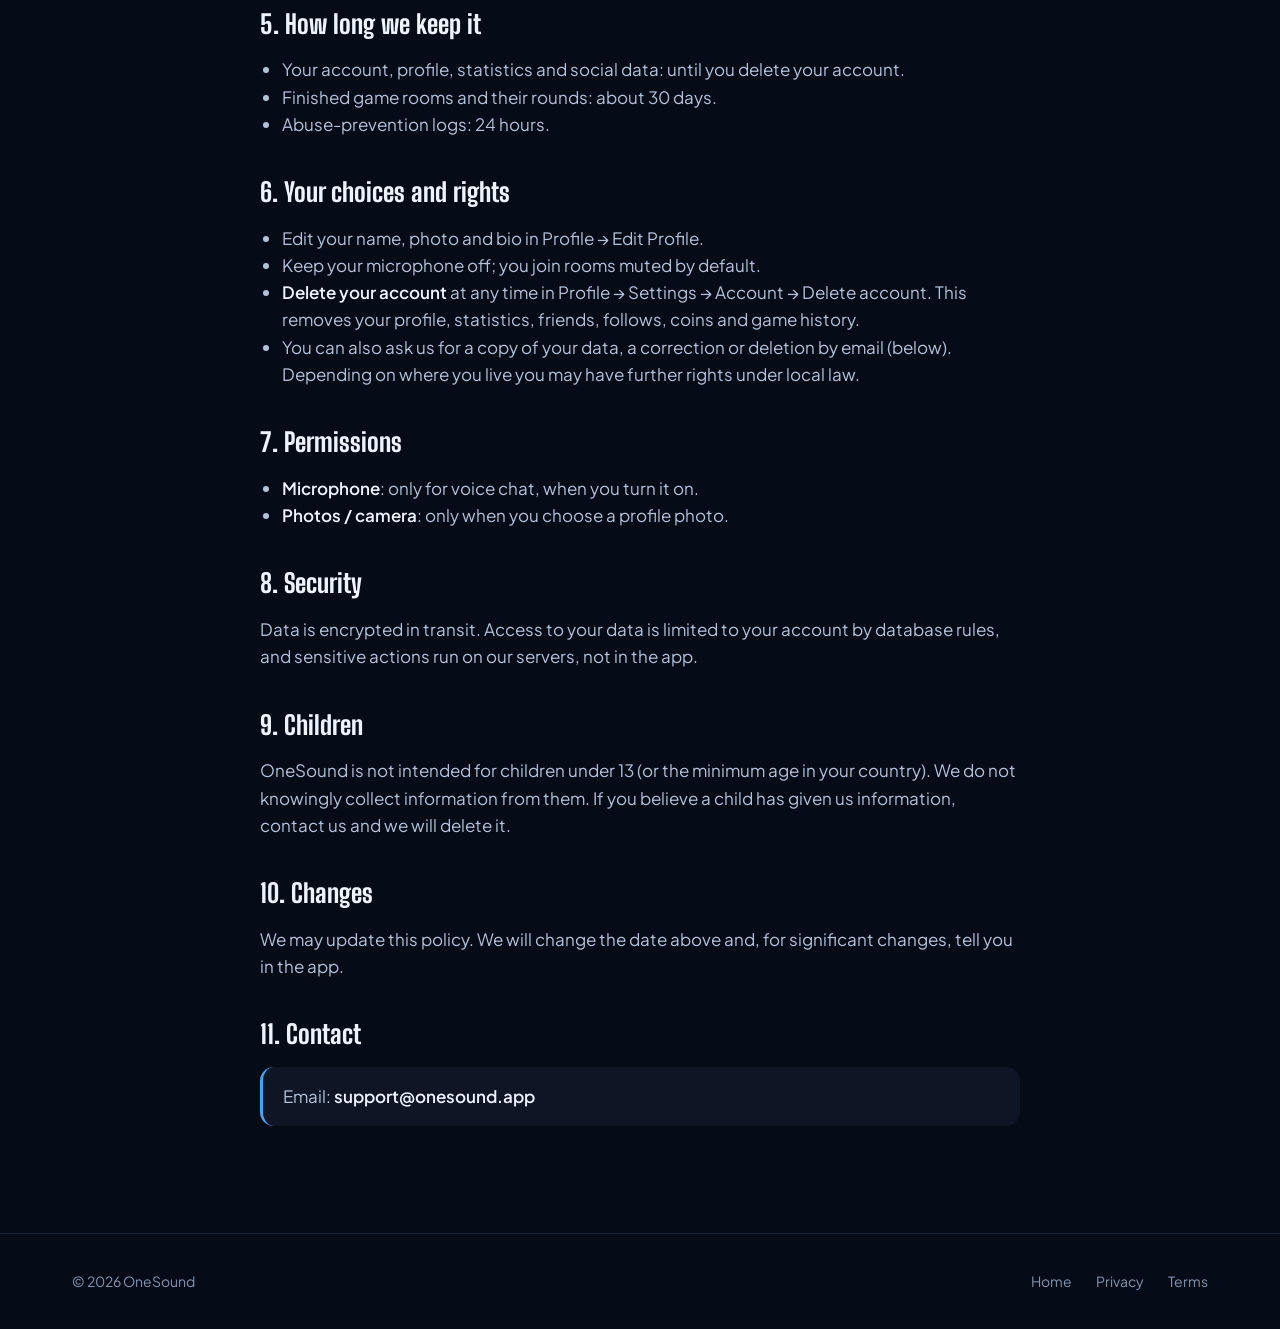
==== commit 7e5ac688: "Use the promo posters on the turntable and new type Eight posters from the promo set stand on the re" ====
--- a/privacy/index.html
+++ b/privacy/index.html
@@ -9,7 +9,7 @@
 <link rel="icon" href="../assets/favicon.png">
 <link rel="preconnect" href="https://fonts.googleapis.com">
 <link rel="preconnect" href="https://fonts.gstatic.com" crossorigin>
-<link href="https://fonts.googleapis.com/css2?family=Be+Vietnam+Pro:wght@400;500;600&family=Noto+Sans+KR:wght@400;500;700&family=Unbounded:wght@500;600;700&display=swap" rel="stylesheet">
+<link href="https://fonts.googleapis.com/css2?family=Big+Shoulders+Display:wght@700;800&family=Noto+Sans+KR:wght@400;500;700&family=Plus+Jakarta+Sans:wght@400;500;600&display=swap" rel="stylesheet">
 <link rel="stylesheet" href="../assets/site.css">
 </head>
 <body>
--- a/assets/site.css
+++ b/assets/site.css
@@ -1,5 +1,5 @@
 /* OneSound site.
-   One loud thing (the turntable of phones on the landing page); everything
+   One loud thing (the turntable of posters on the landing page); everything
    around it stays quiet. Colours are the app's own. */
 
 :root {
@@ -13,8 +13,9 @@
   --mute: #8395ae;
   --line: rgba(127, 212, 255, .14);
 
-  --display: "Unbounded", "Noto Sans KR", system-ui, sans-serif;
-  --body: "Be Vietnam Pro", "Noto Sans KR", system-ui, sans-serif;
+  /* Condensed and heavy like an arena banner, matching the posters. */
+  --display: "Big Shoulders Display", "Noto Sans KR", system-ui, sans-serif;
+  --body: "Plus Jakarta Sans", "Noto Sans KR", system-ui, sans-serif;
 }
 
 * { box-sizing: border-box; }
@@ -53,7 +54,7 @@
   border-color: var(--line);
 }
 .topbar .wrap { display: flex; align-items: center; gap: 24px; padding-block: 14px; }
-.brand { display: flex; align-items: center; gap: 10px; font: 600 17px var(--display); }
+.brand { display: flex; align-items: center; gap: 10px; font: 800 22px var(--display); letter-spacing: .01em; }
 .brand img { width: 32px; height: 32px; border-radius: 9px; }
 .lang {
   margin-left: auto;
@@ -78,10 +79,10 @@
 /* ------------------------------------------------------------------- hero */
 .hero { padding-block: 48px 30px; overflow: hidden; text-align: center; }
 .hero h1 {
-  font: 700 clamp(38px, 6.4vw, 84px)/1.02 var(--display);
-  letter-spacing: -.035em;
+  font: 800 clamp(54px, 9vw, 120px)/.92 var(--display);
+  letter-spacing: -.005em;
   margin: 0 auto 22px;
-  max-width: 13em;
+  max-width: 11em;
   text-wrap: balance;
 }
 .lead { color: var(--sub); max-width: 36em; margin: 0 auto 30px; }
@@ -101,11 +102,11 @@
 .store small { display: block; font-size: 11.5px; opacity: .7; line-height: 1.2; }
 .store strong { display: block; font: 600 16px/1.25 var(--body); }
 
-/* The turntable: phones standing in a ring on a record. */
+/* The turntable: posters standing in a ring on a record. */
 .deck {
-  --w: 210px;              /* phone width */
-  --h: calc(var(--w) * 2.222);
-  --r: 340px;              /* ring radius */
+  --w: 200px;              /* poster width */
+  --h: calc(var(--w) * 1.778);
+  --r: 330px;              /* ring radius */
   position: relative;
   margin-top: 40px;
   height: calc(var(--h) + 230px);
@@ -132,20 +133,28 @@
   position: absolute;
   inset: 0;
   transform-style: preserve-3d;
-  transform: rotateY(calc(var(--i) * 72deg)) translateZ(var(--r));
+  transform: rotateY(calc(var(--i) * 45deg)) translateZ(var(--r));
 }
 .face, .back {
   position: absolute;
   inset: 0;
-  border-radius: 30px;
+  border-radius: 16px;
   backface-visibility: hidden;
   -webkit-backface-visibility: hidden;
-  border: 7px solid #10151f;
-  box-shadow: 0 0 0 1px rgba(255, 255, 255, .08), 0 30px 60px rgba(0, 0, 0, .5);
+  box-shadow: 0 0 0 1px rgba(127, 212, 255, .25), 0 0 40px rgba(62, 166, 255, .25),
+    0 30px 60px rgba(0, 0, 0, .55);
   overflow: hidden;
   background: #000;
 }
 .face img { width: 100%; height: 100%; object-fit: cover; pointer-events: none; }
+/* A glossy edge, as if the poster were printed on card. */
+.face::after {
+  content: "";
+  position: absolute;
+  inset: 0;
+  background: linear-gradient(115deg, rgba(255, 255, 255, .18), transparent 32%);
+  pointer-events: none;
+}
 .back {
   transform: rotateY(180deg);
   display: grid;
@@ -198,8 +207,8 @@
 /* ---------------------------------------------------------------- a round */
 .round { padding-block: 100px 60px; }
 .round h2, .more h2, .cta h2 {
-  font: 600 clamp(26px, 3.2vw, 38px)/1.15 var(--display);
-  letter-spacing: -.02em;
+  font: 800 clamp(34px, 4.4vw, 54px)/1 var(--display);
+  letter-spacing: 0;
   margin: 0 0 40px;
 }
 .steps {
@@ -215,11 +224,11 @@
 .steps li::before {
   content: counter(step);
   display: block;
-  font: 700 44px/1 var(--display);
+  font: 800 64px/1 var(--display);
   color: var(--spot);
   margin-bottom: 18px;
 }
-.steps h3 { font: 600 20px/1.3 var(--display); margin: 0 0 8px; }
+.steps h3 { font: 800 28px/1.1 var(--display); margin: 0 0 8px; }
 .steps p { color: var(--sub); margin: 0; max-width: 30em; }
 
 /* ------------------------------------------------- packs, and with friends */
@@ -230,8 +239,8 @@
 .packs { color: var(--mute); font-size: 15px; line-height: 1.9; }
 .code {
   display: inline-block;
-  font: 700 22px var(--display);
-  letter-spacing: .14em;
+  font: 800 34px var(--display);
+  letter-spacing: .12em;
   color: var(--crown);
 }
 
@@ -244,9 +253,9 @@
 /* ------------------------------------------------------------ legal pages */
 .doc { padding-block: 30px 90px; }
 .doc article { max-width: 760px; margin: 0 auto; }
-.doc h1 { font: 700 clamp(32px, 5vw, 48px)/1.1 var(--display); letter-spacing: -.03em; margin: 0 0 10px; }
+.doc h1 { font: 800 clamp(44px, 7vw, 68px)/1 var(--display); margin: 0 0 12px; }
 .doc .updated { color: var(--mute); font-size: 14px; margin: 0 0 36px; }
-.doc h2 { font: 600 19px/1.35 var(--display); margin: 40px 0 12px; }
+.doc h2 { font: 800 26px/1.15 var(--display); margin: 40px 0 12px; }
 .doc p, .doc li { color: var(--sub); }
 .doc ul { padding-left: 22px; }
 .doc strong { color: var(--text); font-weight: 600; }
@@ -270,7 +279,7 @@
 
 /* ----------------------------------------------------------------- mobile */
 @media (max-width: 900px) {
-  .deck { --w: 136px; --r: 158px; margin-top: 30px; height: calc(var(--h) + 150px); }
+  .deck { --w: 124px; --r: 180px; margin-top: 30px; height: calc(var(--h) + 150px); }
   .steps, .more .wrap { grid-template-columns: 1fr; gap: 36px; }
   .round { padding-block: 70px 30px; }
 }
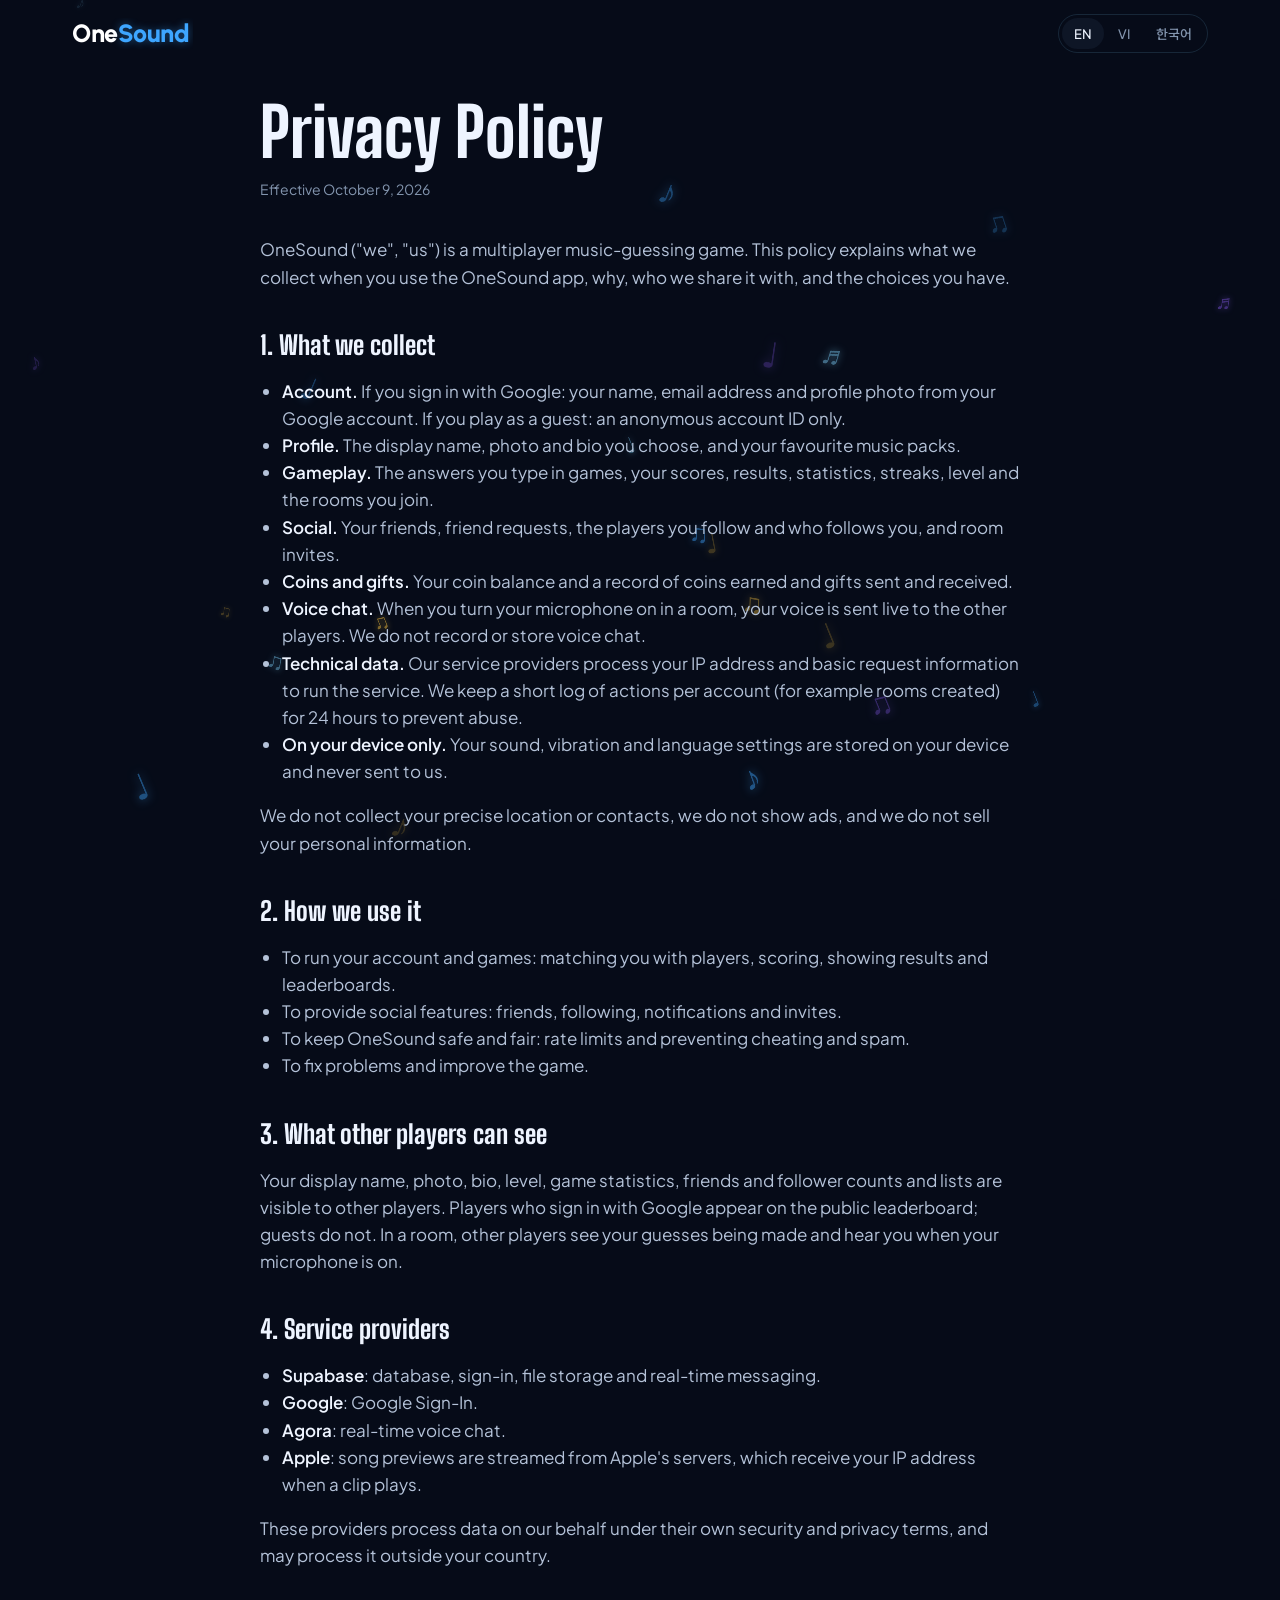
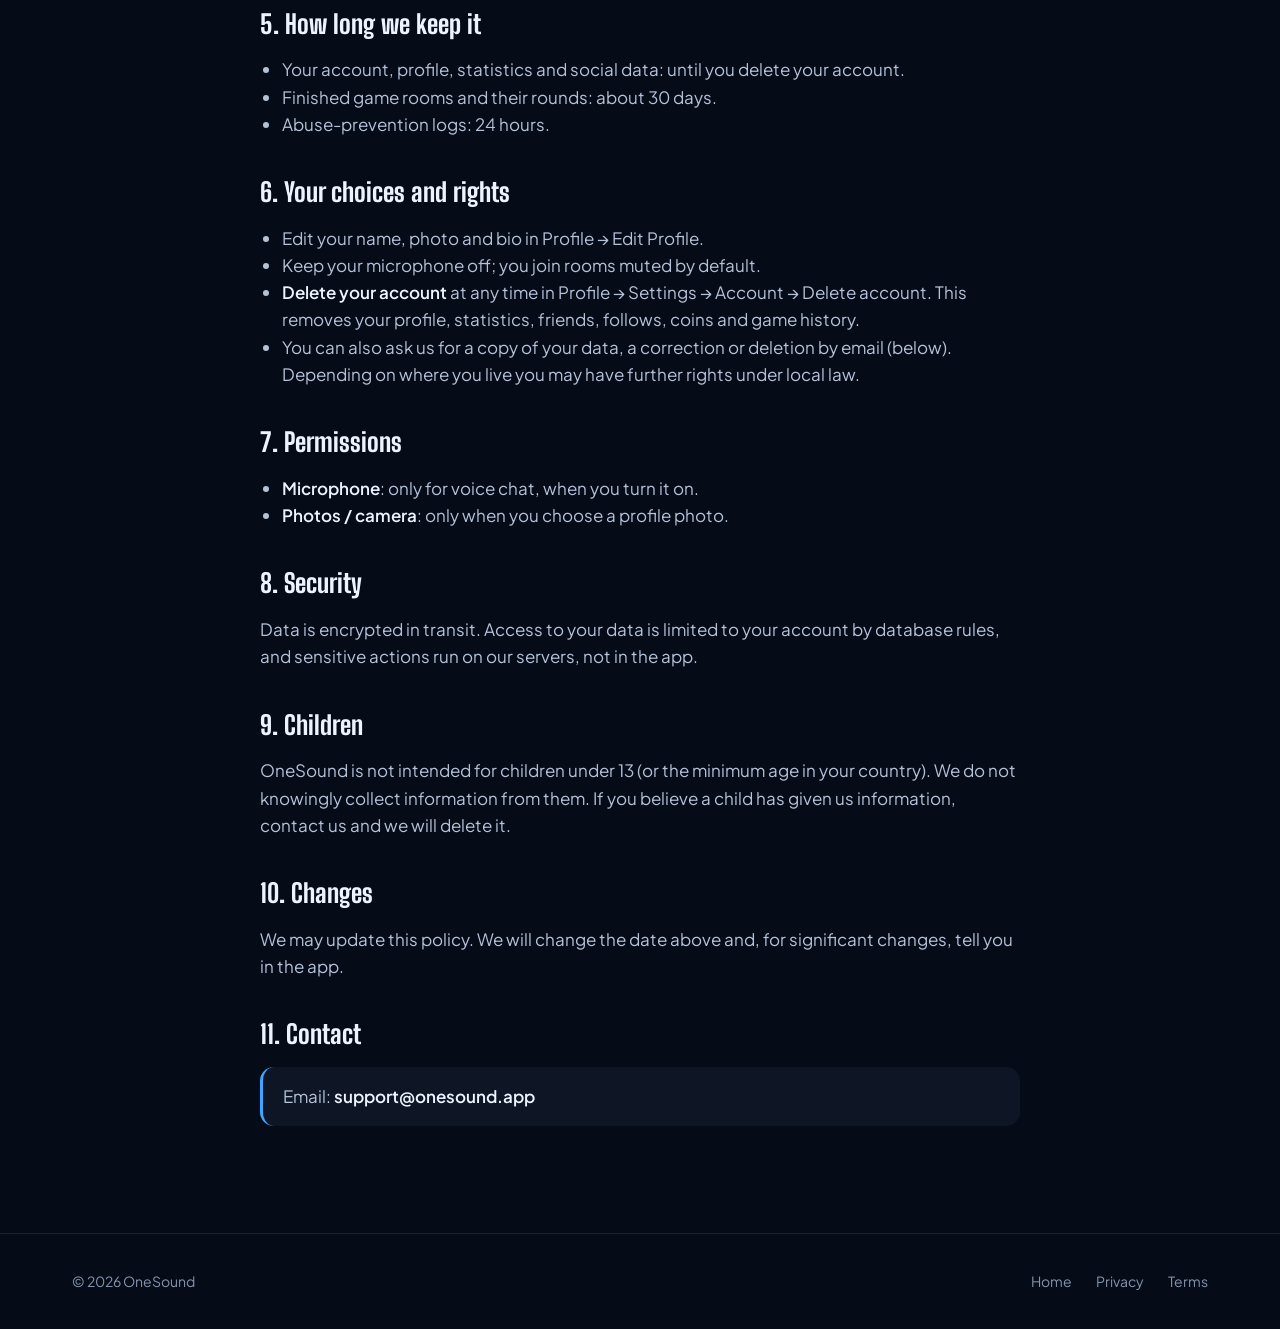
==== commit e144b9e0: "Use the app's sign-in wordmark as the site logo; fuller link previews The corner logo is now the ani" ====
--- a/privacy/index.html
+++ b/privacy/index.html
@@ -5,18 +5,27 @@
 <meta name="viewport" content="width=device-width, initial-scale=1, viewport-fit=cover">
 <title>OneSound Privacy Policy</title>
 <meta name="description" content="How OneSound collects, uses and protects your information.">
+<meta property="og:site_name" content="OneSound">
+<meta property="og:title" content="OneSound Privacy Policy">
+<meta property="og:description" content="How OneSound collects, uses and protects your information.">
+<meta property="og:url" content="https://duckiendev.github.io/onesound/privacy/">
+<meta property="og:image" content="https://duckiendev.github.io/onesound/assets/og.jpg">
+<meta property="og:image:width" content="1200">
+<meta property="og:image:height" content="630">
+<meta property="og:type" content="article">
+<meta name="twitter:card" content="summary_large_image">
+<meta name="twitter:image" content="https://duckiendev.github.io/onesound/assets/og.jpg">
 <meta name="theme-color" content="#060b18">
 <link rel="icon" href="../assets/favicon.png">
 <link rel="preconnect" href="https://fonts.googleapis.com">
 <link rel="preconnect" href="https://fonts.gstatic.com" crossorigin>
-<link href="https://fonts.googleapis.com/css2?family=Big+Shoulders+Display:wght@700;800&family=Noto+Sans+KR:wght@400;500;700&family=Plus+Jakarta+Sans:wght@400;500;600&display=swap" rel="stylesheet">
+<link href="https://fonts.googleapis.com/css2?family=Big+Shoulders+Display:wght@700;800&family=Urbanist:wght@800&family=Noto+Sans+KR:wght@400;500;700&family=Plus+Jakarta+Sans:wght@400;500;600&display=swap" rel="stylesheet">
 <link rel="stylesheet" href="../assets/site.css">
 </head>
 <body>
 <header class="topbar" id="topbar">
   <div class="wrap">
-    <a class="brand" href="../" data-langlink><img src="../assets/icon.png" alt="">
-      <span class="name">One<b>Sound</b></span></a>
+    <a class="brand" href="../" data-langlink aria-label="OneSound"><span class="wm" aria-hidden="true"><i style="--n:0">O</i><i style="--n:1">n</i><i style="--n:2">e</i><i style="--n:3" class=s>S</i><i style="--n:4" class=s>o</i><i style="--n:5" class=s>u</i><i style="--n:6" class=s>n</i><i style="--n:7" class=s>d</i></span></a>
     <div class="lang" role="group" aria-label="Language">
       <button type="button" data-lang="en">EN</button>
       <button type="button" data-lang="vi">VI</button>
--- a/assets/site.css
+++ b/assets/site.css
@@ -54,8 +54,21 @@
   border-color: var(--line);
 }
 .topbar .wrap { display: flex; align-items: center; gap: 24px; padding-block: 14px; }
-.brand { display: flex; align-items: center; gap: 10px; font: 800 22px var(--display); letter-spacing: .01em; }
-.brand img { width: 32px; height: 32px; border-radius: 9px; }
+/* The sign-in screen's wordmark: "One" in white, "Sound" in the accent with
+   a glow that beats. */
+.brand { display: flex; align-items: center; }
+.wm {
+  position: relative;
+  display: inline-flex;
+  align-items: flex-end;
+  font: 800 25px/1.1 "Urbanist", var(--body);
+  letter-spacing: -.02em;
+  color: #fff;
+  overflow: hidden;
+  padding: 2px 4px 2px 0;
+}
+.wm i { font-style: normal; display: inline-block; }
+.wm .s { color: var(--spot); text-shadow: 0 0 9px rgba(62, 166, 255, .45); }
 .lang {
   margin-left: auto;
   display: flex;
@@ -85,6 +98,41 @@
   max-width: 11em;
   text-wrap: balance;
 }
+/* "Coming soon", in the crown's gold, glinting. */
+.soon {
+  position: relative;
+  display: inline-block;
+  margin: 0 auto 22px;
+  padding: 7px 18px;
+  border: 1px solid rgba(255, 201, 64, .45);
+  border-radius: 999px;
+  background: rgba(255, 201, 64, .08);
+  box-shadow: 0 0 24px rgba(255, 201, 64, .18), inset 0 0 12px rgba(255, 201, 64, .08);
+  font: 800 clamp(18px, 2.2vw, 24px)/1 var(--display);
+  letter-spacing: .14em;
+  text-transform: uppercase;
+}
+.soon .label {
+  background: linear-gradient(100deg, #ffb020 0%, var(--crown) 35%, #fff7d6 50%, var(--crown) 65%, #ffb020 100%);
+  background-size: 250% 100%;
+  background-position: 100% 0;
+  -webkit-background-clip: text;
+  background-clip: text;
+  color: transparent;
+  filter: drop-shadow(0 0 8px rgba(255, 201, 64, .45));
+}
+.soon .spark {
+  position: absolute;
+  left: var(--x);
+  top: var(--y);
+  width: 14px;
+  height: 14px;
+  transform: scale(var(--s, 1));
+  background: radial-gradient(circle, #fff 0 18%, var(--crown) 40%, transparent 72%);
+  clip-path: polygon(50% 0, 61% 39%, 100% 50%, 61% 61%, 50% 100%, 39% 61%, 0 50%, 39% 39%);
+  pointer-events: none;
+}
+
 .lead { color: var(--sub); max-width: 36em; margin: 0 auto 30px; }
 
 .stores { display: flex; flex-wrap: wrap; gap: 12px; justify-content: center; }
@@ -284,6 +332,116 @@
   .round { padding-block: 70px 30px; }
 }
 
+/* --------------------------------------------------------------- motion */
+/* Notes drifting down behind everything (drawn by site.js). */
+.notes {
+  position: fixed;
+  inset: 0;
+  width: 100%;
+  height: 100%;
+  z-index: 0;
+  pointer-events: none;
+}
+main, footer { position: relative; z-index: 1; }
+
+/* "Name it." carries the accent, with light sweeping across it. */
+.hero .hl, .hero .hl .w, .cta h2 {
+  background: linear-gradient(100deg, var(--spot) 0%, var(--ice) 38%, #fff 50%, var(--ice) 62%, var(--crown) 100%);
+  background-size: 250% 100%;
+  background-position: 100% 0;
+  -webkit-background-clip: text;
+  background-clip: text;
+  color: transparent;
+}
+.hero .hl:has(.w) { background: none; }
+
+@media (prefers-reduced-motion: no-preference) {
+  /* The headline arrives word by word; the rest follows it in. */
+  .js .hero h1 .w {
+    display: inline-block;
+    opacity: 0;
+    transform: translateY(.45em) rotate(3deg);
+    animation: word-in .8s cubic-bezier(.2, .8, .2, 1) forwards;
+    animation-delay: calc(120ms + var(--d) * 90ms);
+  }
+  .js .hero .hl .w {
+    animation: word-in .8s cubic-bezier(.2, .8, .2, 1) forwards, shine 5s ease-in-out infinite;
+    animation-delay: calc(120ms + var(--d) * 90ms), 1.4s;
+  }
+  .js .hero .soon { animation: fade-up .7s both; }
+  .soon .label { animation: shine 2.8s ease-in-out infinite; }
+  .soon .spark { opacity: 0; animation: twinkle 2.8s var(--t) ease-in-out infinite; }
+  .soon::after {
+    content: "";
+    position: absolute;
+    inset: -1px;
+    border-radius: inherit;
+    background: linear-gradient(100deg, transparent 35%, rgba(255, 240, 190, .35) 50%, transparent 65%) 200% 0 / 250% 100% no-repeat;
+    animation: shine 2.8s ease-in-out infinite;
+    pointer-events: none;
+  }
+  .js .hero .lead { animation: fade-up .8s .75s both; }
+  .js .hero .stores { animation: fade-up .8s .95s both; }
+  .js .hero .deck { animation: fade-up 1.1s .5s both; }
+  .cta h2.in { animation: shine 5s 1s ease-in-out infinite; }
+
+  /* Sections rise in as they scroll into view. */
+  .js [data-reveal] {
+    opacity: 0;
+    transform: translateY(28px);
+    transition: opacity .8s ease, transform .8s cubic-bezier(.2, .8, .2, 1);
+    transition-delay: calc(var(--d, 0) * 120ms);
+  }
+  .js [data-reveal].in { opacity: 1; transform: none; }
+  .js .steps li::before { transform: scale(.6); opacity: 0; transition: transform .7s cubic-bezier(.3, 1.6, .5, 1), opacity .5s; transition-delay: calc(var(--d, 0) * 120ms + .2s); transform-origin: left bottom; }
+  .js .steps li.in::before { transform: none; opacity: 1; text-shadow: 0 0 24px rgba(62, 166, 255, .55); }
+
+  /* The wordmark lands letter by letter, then light crosses it and
+     "Sound" pulses, as on the sign-in screen. */
+  .wm i {
+    opacity: 0;
+    transform: translateY(.45em) scale(.6);
+    animation: letter-in .68s cubic-bezier(.34, 1.56, .64, 1) forwards;
+    animation-delay: calc(var(--n) * 90ms);
+  }
+  .wm .s {
+    animation: letter-in .68s cubic-bezier(.34, 1.56, .64, 1) forwards,
+      beat 1.6s 1.5s ease-in-out infinite;
+    animation-delay: calc(var(--n) * 90ms), 1.5s;
+  }
+  .wm::after {
+    content: "";
+    position: absolute;
+    inset: 0;
+    background: linear-gradient(100deg, transparent 40%, rgba(255, 255, 255, .85) 50%, transparent 60%) no-repeat;
+    background-size: 250% 100%;
+    background-position: 150% 0;
+    mix-blend-mode: overlay;
+    animation: sweep 3.2s 1.5s linear infinite;
+    pointer-events: none;
+  }
+
+  /* The room code flips into place like a scoreboard. */
+  .code .ch { display: inline-block; min-width: .62em; text-align: center; }
+  .code .ch.lock { animation: lock .35s cubic-bezier(.3, 1.6, .5, 1); }
+}
+
+@keyframes word-in { to { opacity: 1; transform: none; } }
+@keyframes fade-up { from { opacity: 0; transform: translateY(18px); } }
+@keyframes shine { 0%, 15% { background-position: 100% 0; } 60%, 100% { background-position: 0 0; } }
+@keyframes letter-in { to { opacity: 1; transform: none; } }
+@keyframes beat {
+  0%, 100% { text-shadow: 0 0 5px rgba(62, 166, 255, .35); }
+  50% { text-shadow: 0 0 14px rgba(62, 166, 255, .75); }
+}
+@keyframes sweep { 0% { background-position: 150% 0; } 45%, 100% { background-position: -50% 0; } }
+@keyframes twinkle {
+  0%, 100% { opacity: 0; transform: scale(calc(var(--s, 1) * .2)) rotate(0deg); }
+  45% { opacity: 1; transform: scale(var(--s, 1)) rotate(90deg); }
+  70% { opacity: 0; transform: scale(calc(var(--s, 1) * .4)) rotate(140deg); }
+}
+@keyframes lock { from { transform: translateY(-30%) scale(1.25); text-shadow: 0 0 18px rgba(255, 201, 64, .8); } }
+
 @media (prefers-reduced-motion: reduce) {
   html { scroll-behavior: auto; }
 }
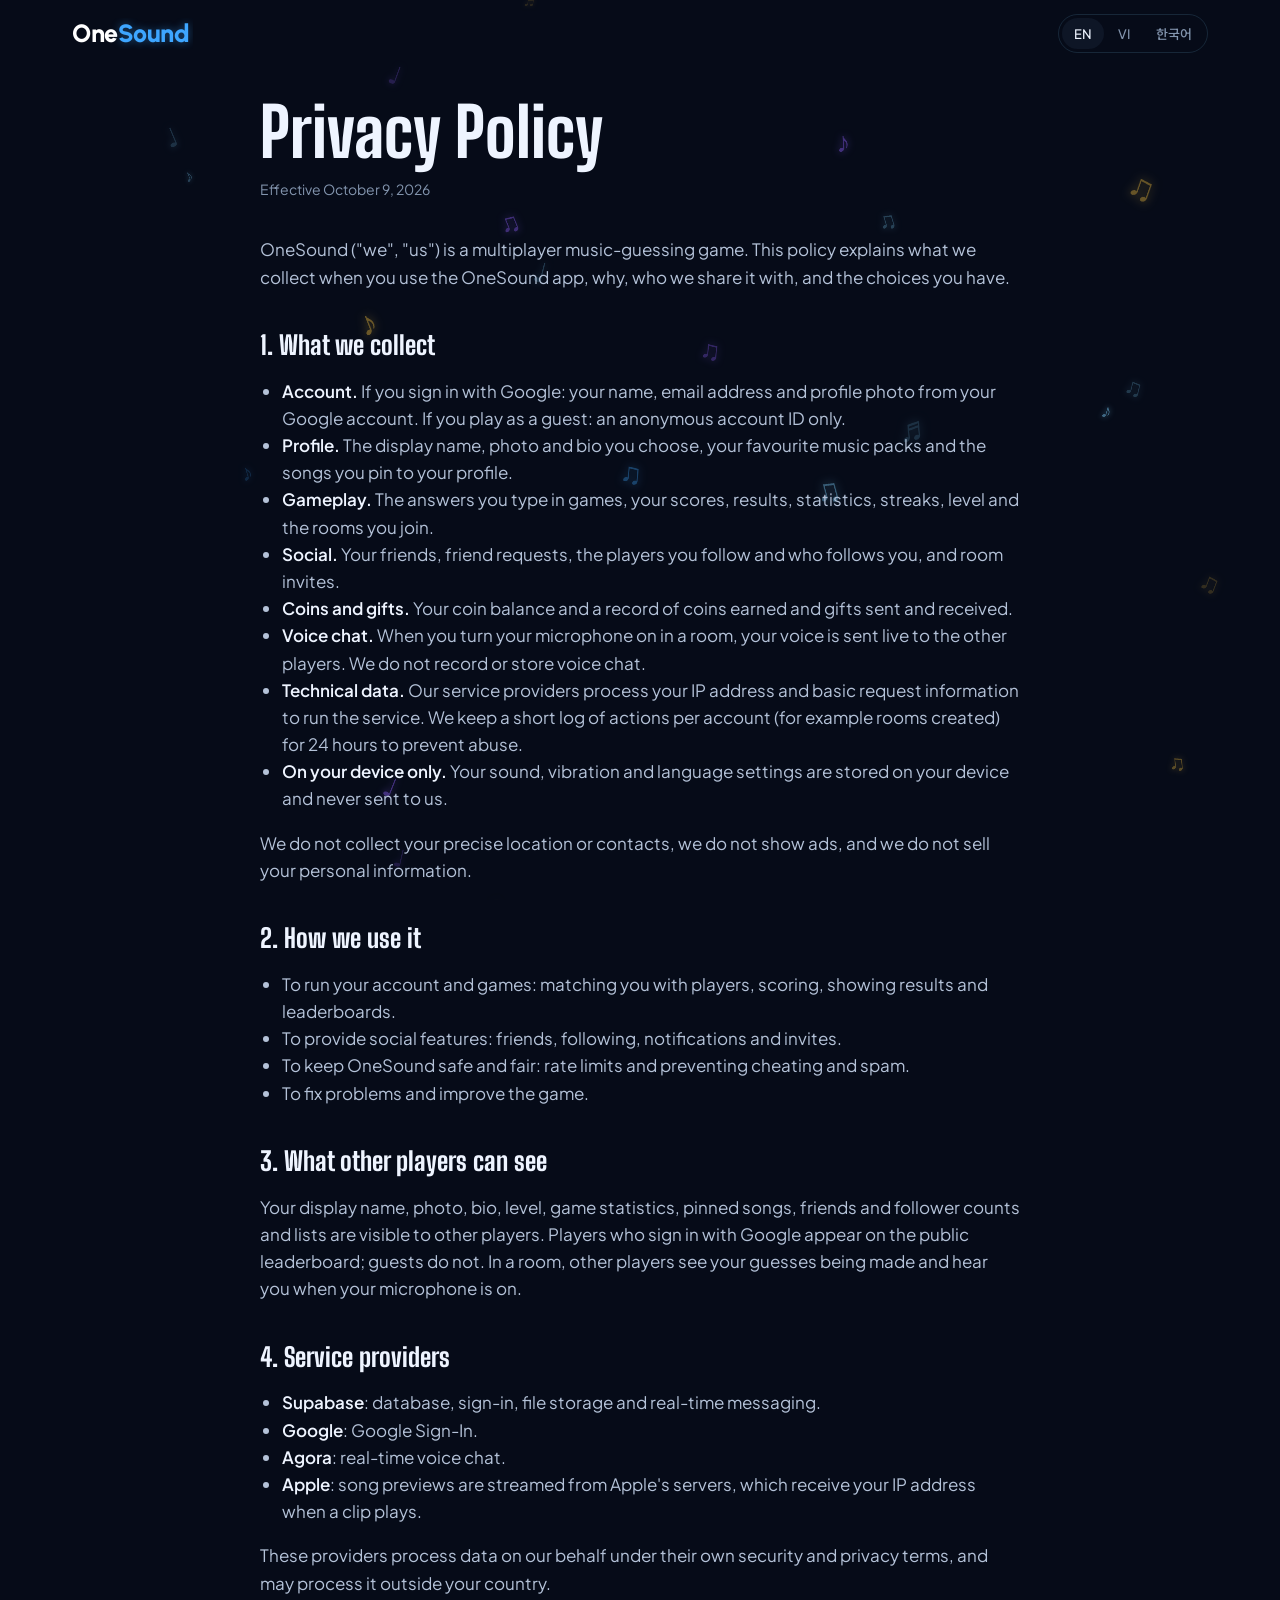
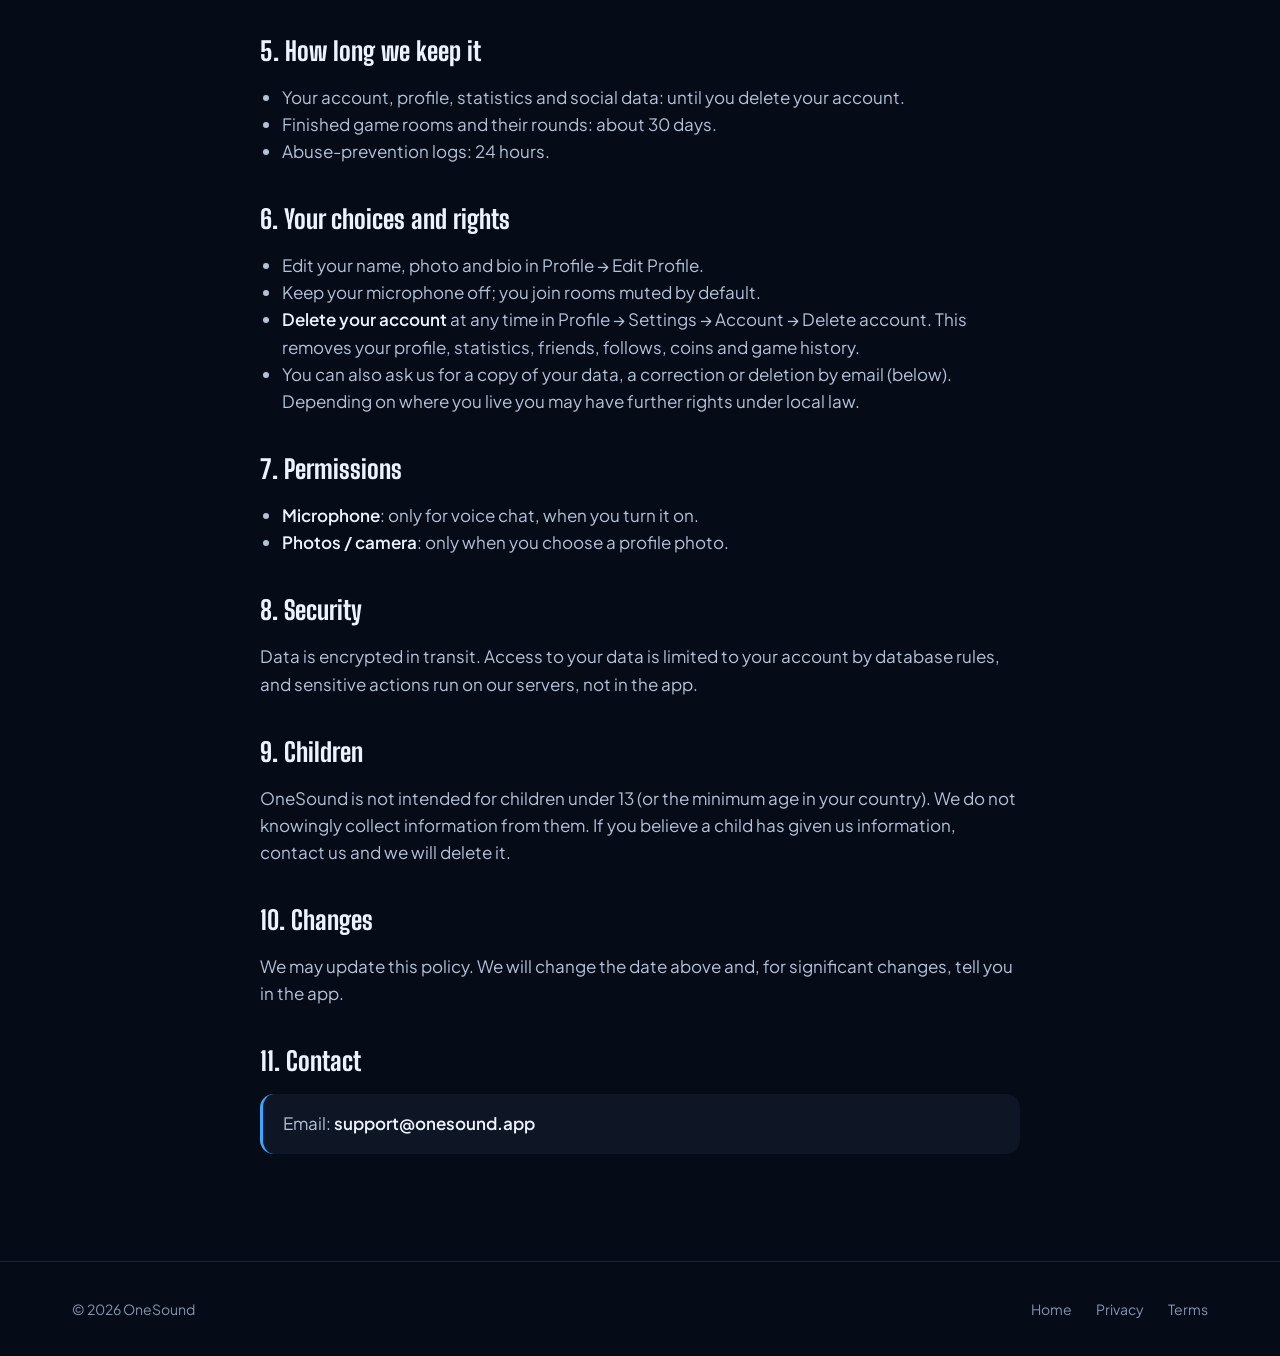
==== commit ff71533d: "Privacy policy: pinned songs are public profile content Co-Authored-By: Claude Opus 5.5 (1M context)" ====
--- a/privacy/index.html
+++ b/privacy/index.html
@@ -49,7 +49,8 @@
         email address and profile photo from your Google account. If you play
         as a guest: an anonymous account ID only.</li>
       <li><strong>Profile.</strong> The display name, photo and bio you choose,
-        and your favourite music packs.</li>
+        your favourite music packs and the songs you pin to
+        your profile.</li>
       <li><strong>Gameplay.</strong> The answers you type in games, your
         scores, results, statistics, streaks, level and the rooms you join.</li>
       <li><strong>Social.</strong> Your friends, friend requests, the players
@@ -81,8 +82,8 @@
     </ul>
 
     <h2>3. What other players can see</h2>
-    <p>Your display name, photo, bio, level, game statistics, friends and
-    follower counts and lists are visible to other players. Players who sign
+    <p>Your display name, photo, bio, level, game statistics, pinned songs,
+    friends and follower counts and lists are visible to other players. Players who sign
     in with Google appear on the public leaderboard; guests do not. In a room,
     other players see your guesses being made and hear you when your
     microphone is on.</p>
@@ -159,7 +160,7 @@
         email và ảnh đại diện từ tài khoản Google của bạn. Nếu chơi với tư
         cách khách: chỉ một mã tài khoản ẩn danh.</li>
       <li><strong>Hồ sơ.</strong> Tên hiển thị, ảnh và giới thiệu bạn tự đặt,
-        cùng các gói nhạc yêu thích.</li>
+        cùng các gói nhạc yêu thích và bài hát bạn ghim lên hồ sơ.</li>
       <li><strong>Lối chơi.</strong> Câu trả lời bạn nhập trong trận, điểm số,
         kết quả, thống kê, chuỗi thắng, cấp độ và các phòng bạn tham gia.</li>
       <li><strong>Xã hội.</strong> Bạn bè, lời mời kết bạn, người bạn theo dõi
@@ -192,8 +193,9 @@
     </ul>
 
     <h2>3. Người chơi khác thấy được gì</h2>
-    <p>Tên hiển thị, ảnh, giới thiệu, cấp độ, thống kê trận đấu, số lượng và
-    danh sách bạn bè, người theo dõi của bạn được người chơi khác nhìn thấy.
+    <p>Tên hiển thị, ảnh, giới thiệu, cấp độ, thống kê trận đấu, bài hát đã ghim,
+    số lượng và danh sách bạn bè, người theo dõi của bạn được người chơi khác
+    nhìn thấy.
     Người đăng nhập bằng Google xuất hiện trên bảng xếp hạng công khai, khách
     thì không. Trong phòng, người chơi khác thấy bạn đang đoán và nghe được
     bạn khi micro đang bật.</p>
@@ -270,7 +272,7 @@
         이메일 주소, 프로필 사진을 받아요. 게스트로 플레이하면 익명 계정 ID만
         사용해요.</li>
       <li><strong>프로필.</strong> 직접 정한 표시 이름, 사진, 소개와 즐겨찾는
-        음악 팩.</li>
+        음악 팩, 프로필에 고정한 노래.</li>
       <li><strong>게임 플레이.</strong> 게임 중 입력한 답, 점수, 결과, 통계,
         연승 기록, 레벨, 참여한 방.</li>
       <li><strong>소셜.</strong> 친구, 친구 요청, 팔로우하는 플레이어와
@@ -299,8 +301,8 @@
     </ul>
 
     <h2>3. 다른 플레이어에게 보이는 정보</h2>
-    <p>표시 이름, 사진, 소개, 레벨, 게임 통계, 친구와 팔로워 수 및 목록은 다른
-    플레이어에게 보여요. Google로 로그인한 플레이어는 공개 랭킹에 표시되고,
+    <p>표시 이름, 사진, 소개, 레벨, 게임 통계, 고정한 노래, 친구와 팔로워 수 및
+    목록은 다른 플레이어에게 보여요. Google로 로그인한 플레이어는 공개 랭킹에 표시되고,
     게스트는 표시되지 않아요. 방 안에서는 다른 플레이어가 내가 답을 맞히는
     모습을 볼 수 있고, 마이크가 켜져 있으면 목소리를 들을 수 있어요.</p>
 
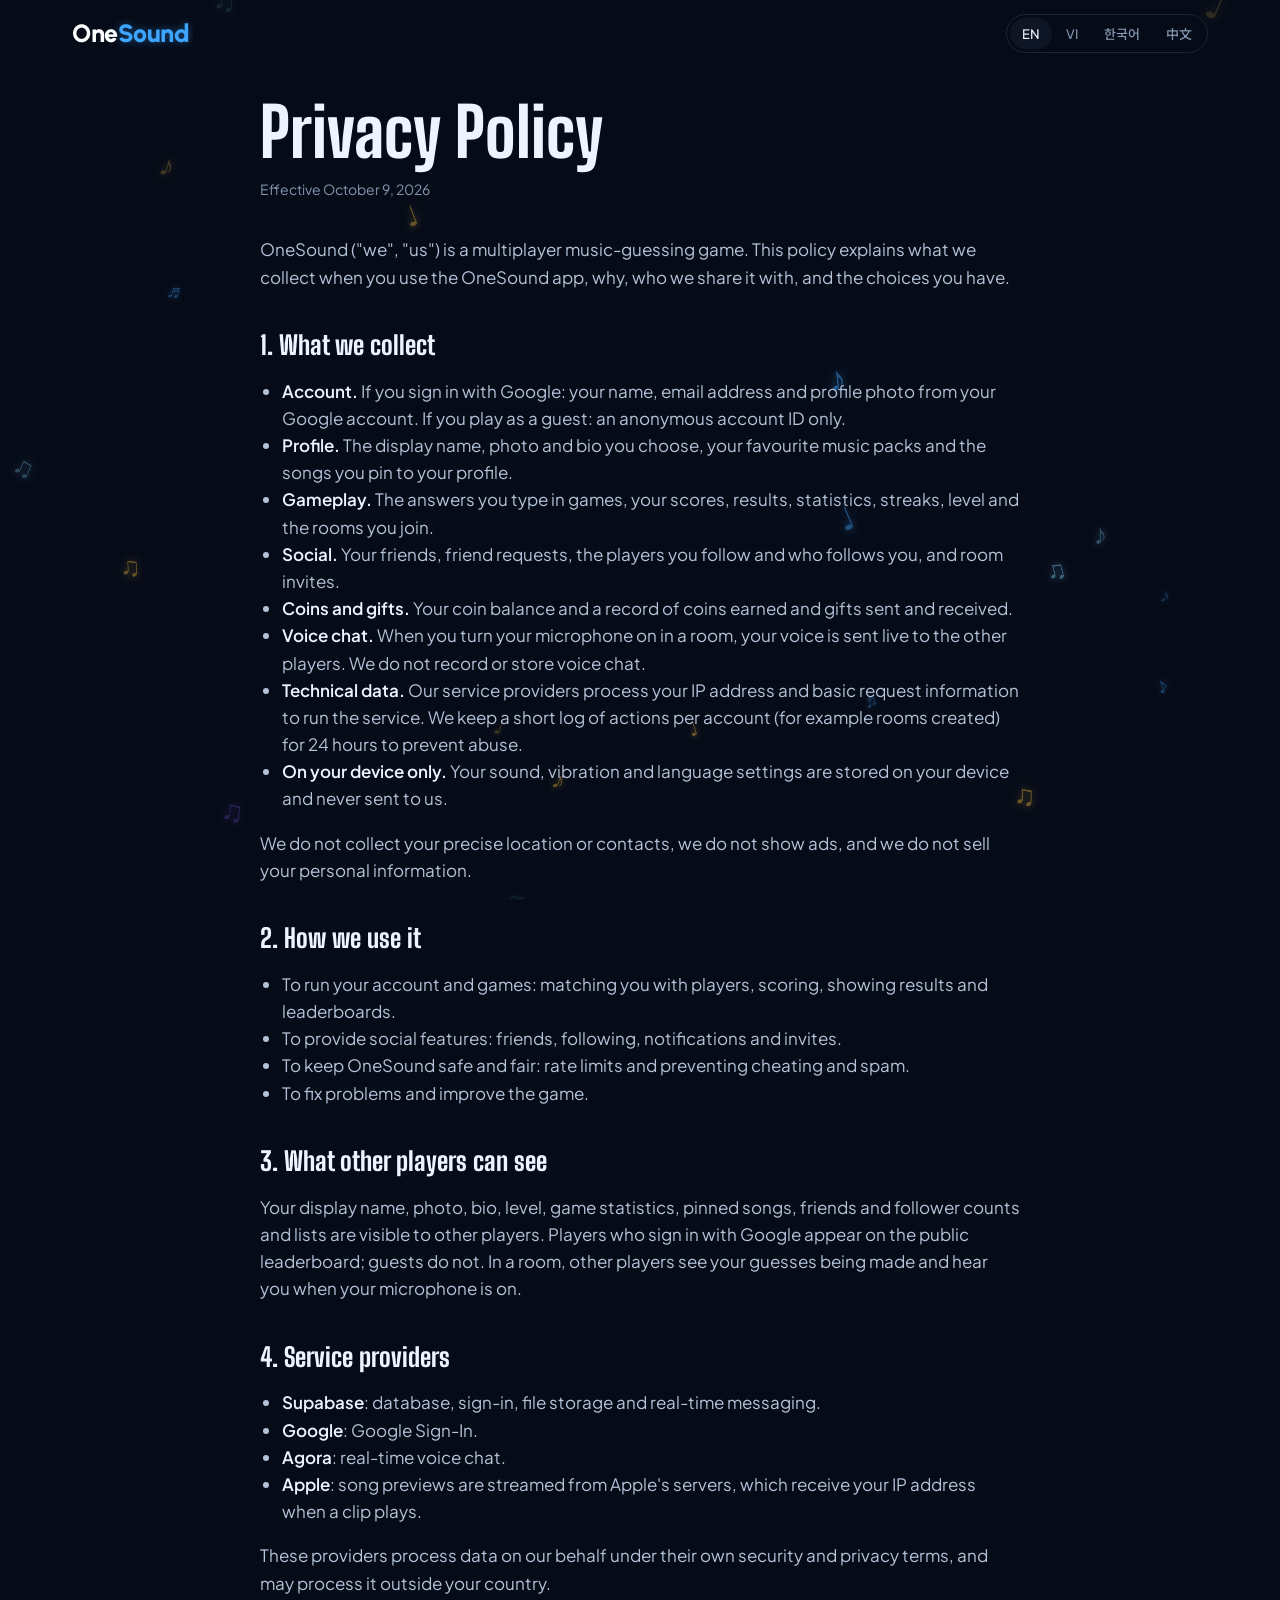
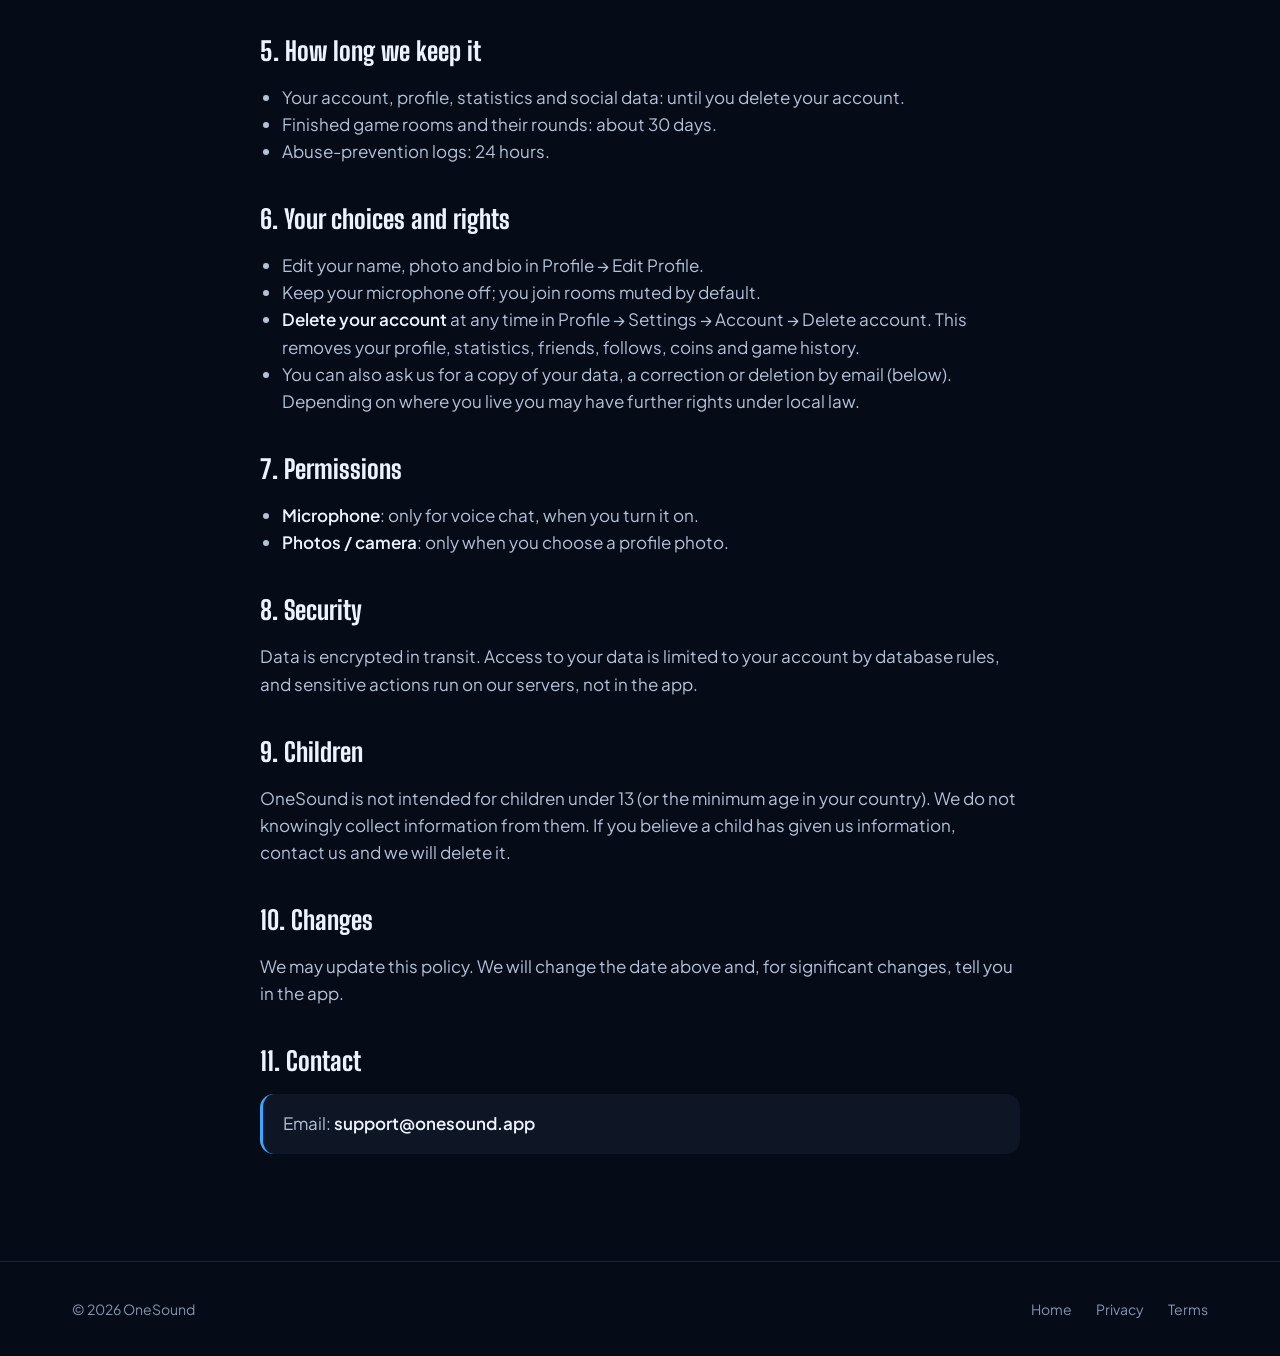
==== commit ec3dc641: "Chinese (Simplified) version of the site 中文 joins the language switcher on every page: the landing p" ====
--- a/privacy/index.html
+++ b/privacy/index.html
@@ -19,7 +19,7 @@
 <link rel="icon" href="../assets/favicon.png">
 <link rel="preconnect" href="https://fonts.googleapis.com">
 <link rel="preconnect" href="https://fonts.gstatic.com" crossorigin>
-<link href="https://fonts.googleapis.com/css2?family=Big+Shoulders+Display:wght@700;800&family=Urbanist:wght@800&family=Noto+Sans+KR:wght@400;500;700&family=Plus+Jakarta+Sans:wght@400;500;600&display=swap" rel="stylesheet">
+<link href="https://fonts.googleapis.com/css2?family=Big+Shoulders+Display:wght@700;800&family=Urbanist:wght@800&family=Noto+Sans+KR:wght@400;500;700&family=Noto+Sans+SC:wght@400;500;700;900&family=Plus+Jakarta+Sans:wght@400;500;600&display=swap" rel="stylesheet">
 <link rel="stylesheet" href="../assets/site.css">
 </head>
 <body>
@@ -30,6 +30,7 @@
       <button type="button" data-lang="en">EN</button>
       <button type="button" data-lang="vi">VI</button>
       <button type="button" data-lang="ko">한국어</button>
+      <button type="button" data-lang="zh">中文</button>
     </div>
   </div>
 </header>
@@ -361,6 +362,83 @@
     <h2>11. 문의</h2>
     <p class="note">이메일: <strong>support@onesound.app</strong></p>
   </article>
+<article lang="zh" data-lang="zh" hidden>
+    <h1>隐私政策</h1>
+    <p class="updated">生效日期：2026年10月9日</p>
+
+    <p>OneSound（“我们”）是一款多人音乐竞猜游戏。本政策说明您在使用 OneSound
+    应用时我们收集哪些信息、收集的原因、与谁共享，以及您享有的选择。</p>
+
+    <h2>1. 我们收集的信息</h2>
+    <ul>
+      <li><strong>账户。</strong>如果您使用 Google 登录：您 Google 账户中的姓名、电子邮件地址和头像。如果您以游客身份游玩：仅收集一个匿名账户 ID。</li>
+      <li><strong>个人资料。</strong>您选择的显示名称、头像和个人简介，您喜爱的音乐包，以及您置顶到个人资料中的歌曲。</li>
+      <li><strong>游戏数据。</strong>您在游戏中输入的答案、您的得分、结果、统计数据、连胜记录、等级以及您加入的房间。</li>
+      <li><strong>社交。</strong>您的好友、好友请求、您关注的玩家和关注您的玩家，以及房间邀请。</li>
+      <li><strong>金币和礼物。</strong>您的金币余额，以及获得金币、送出和收到礼物的记录。</li>
+      <li><strong>语音聊天。</strong>当您在房间中打开麦克风时，您的声音会实时传送给其他玩家。我们不会录制或存储语音聊天内容。</li>
+      <li><strong>技术数据。</strong>我们的服务提供商会处理您的
+        IP 地址和基本请求信息以运行服务。我们会为每个账户保留简短的操作日志（例如创建的房间），保存
+        24 小时，用于防止滥用。</li>
+      <li><strong>仅保存在您的设备上。</strong>您的声音、振动和语言设置保存在您的设备上，绝不会发送给我们。</li>
+    </ul>
+    <p>我们不收集您的精确位置或通讯录，不展示广告，也不出售您的个人信息。</p>
+
+    <h2>2. 我们如何使用这些信息</h2>
+    <ul>
+      <li>运行您的账户和游戏：为您匹配玩家、计分、显示结果和排行榜。</li>
+      <li>提供社交功能：好友、关注、通知和邀请。</li>
+      <li>维护 OneSound 的安全与公平：频率限制，以及防止作弊和垃圾信息。</li>
+      <li>修复问题并改进游戏。</li>
+    </ul>
+
+    <h2>3. 其他玩家可以看到的内容</h2>
+    <p>您的显示名称、头像、个人简介、等级、游戏统计数据、置顶歌曲、好友和粉丝数量及列表对其他玩家可见。使用 Google
+    登录的玩家会出现在公开排行榜上；游客则不会。在房间中，其他玩家可以看到您正在作答，并在您打开麦克风时听到您的声音。</p>
+
+    <h2>4. 服务提供商</h2>
+    <ul>
+      <li><strong>Supabase</strong>：数据库、登录、文件存储和实时消息传递。</li>
+      <li><strong>Google</strong>：Google 登录。</li>
+      <li><strong>Agora</strong>：实时语音聊天。</li>
+      <li><strong>Apple</strong>：歌曲试听片段从 Apple 的服务器流式传输，播放片段时这些服务器会接收您的 IP 地址。</li>
+    </ul>
+    <p>这些提供商根据其各自的安全和隐私条款代表我们处理数据，并可能在您所在国家/地区以外处理数据。</p>
+
+    <h2>5. 我们保留信息的期限</h2>
+    <ul>
+      <li>您的账户、个人资料、统计数据和社交数据：保留至您删除账户为止。</li>
+      <li>已结束的游戏房间及其回合：约 30 天。</li>
+      <li>防滥用日志：24 小时。</li>
+    </ul>
+
+    <h2>6. 您的选择和权利</h2>
+    <ul>
+      <li>在“个人资料 → 编辑个人资料”中编辑您的名称、头像和个人简介。</li>
+      <li>保持麦克风关闭；您加入房间时默认处于静音状态。</li>
+      <li><strong>删除您的账户</strong>：您可以随时在“个人资料 →
+        设置 → 账户 → 删除账户”中操作。这将删除您的个人资料、统计数据、好友、关注、金币和游戏记录。</li>
+      <li>您也可以通过电子邮件（见下文）要求我们提供您的数据副本、更正或删除您的数据。根据您所在地区，您可能依据当地法律享有更多权利。</li>
+    </ul>
+
+    <h2>7. 权限</h2>
+    <ul>
+      <li><strong>麦克风</strong>：仅在您打开语音聊天时用于语音聊天。</li>
+      <li><strong>照片 / 相机</strong>：仅在您选择个人资料头像时使用。</li>
+    </ul>
+
+    <h2>8. 安全</h2>
+    <p>数据在传输过程中经过加密。数据库规则将对您数据的访问限制在您的账户范围内，敏感操作在我们的服务器上运行，而不是在应用内运行。</p>
+
+    <h2>9. 儿童</h2>
+    <p>OneSound 不面向 13 岁以下（或您所在国家/地区规定的最低年龄以下）的儿童。我们不会在知情的情况下收集其信息。如果您认为有儿童向我们提供了信息，请联系我们，我们将予以删除。</p>
+
+    <h2>10. 变更</h2>
+    <p>我们可能会更新本政策。届时我们将更改上方的日期；对于重大变更，我们将在应用内通知您。</p>
+
+    <h2>11. 联系我们</h2>
+    <p class="note">电子邮件：<strong>support@onesound.app</strong></p>
+  </article>
   </div>
 </main>
 <footer>
--- a/assets/site.css
+++ b/assets/site.css
@@ -14,8 +14,8 @@
   --line: rgba(127, 212, 255, .14);
 
   /* Condensed and heavy like an arena banner, matching the posters. */
-  --display: "Big Shoulders Display", "Noto Sans KR", system-ui, sans-serif;
-  --body: "Plus Jakarta Sans", "Noto Sans KR", system-ui, sans-serif;
+  --display: "Big Shoulders Display", "Noto Sans KR", "Noto Sans SC", system-ui, sans-serif;
+  --body: "Plus Jakarta Sans", "Noto Sans KR", "Noto Sans SC", system-ui, sans-serif;
 }
 
 * { box-sizing: border-box; }
@@ -149,6 +149,30 @@
 .store svg { width: 24px; height: 24px; flex: none; }
 .store small { display: block; font-size: 11.5px; opacity: .7; line-height: 1.2; }
 .store strong { display: block; font: 600 16px/1.25 var(--body); }
+
+/* The Android test build: the one real download, so it leads. */
+.beta { margin-top: 18px; display: flex; flex-direction: column; align-items: center; gap: 8px; }
+.beta-btn {
+  position: relative;
+  overflow: hidden;
+  display: inline-flex;
+  align-items: center;
+  gap: 12px;
+  padding: 13px 26px 13px 20px;
+  border-radius: 16px;
+  color: #fff;
+  background: linear-gradient(135deg, #3ea6ff, #1f6fe0);
+  box-shadow: 0 10px 30px rgba(62, 166, 255, .35), inset 0 1px 0 rgba(255, 255, 255, .25);
+  transition: transform .15s ease, box-shadow .15s ease;
+}
+.beta-btn:hover { transform: translateY(-2px); box-shadow: 0 14px 36px rgba(62, 166, 255, .5), inset 0 1px 0 rgba(255, 255, 255, .25); }
+.beta-btn:active { transform: translateY(0); }
+.beta-btn svg { width: 26px; height: 26px; flex: none; color: #b8f5c8; }
+.beta-btn small { display: block; font-size: 11.5px; opacity: .85; line-height: 1.2; letter-spacing: .04em; text-transform: uppercase; }
+.beta-btn strong { display: block; font: 700 17px/1.25 var(--body); }
+.beta-meta { margin: 0; font-size: 13px; color: var(--mute); }
+.beta-meta a { color: var(--ice); text-decoration: underline; text-underline-offset: 2px; }
+.beta-how { margin: 0; max-width: 30em; font-size: 12.5px; color: var(--mute); }
 
 /* The turntable: posters standing in a ring on a record. */
 .deck {
@@ -325,6 +349,18 @@
 footer nav { display: flex; flex-wrap: wrap; gap: 24px; }
 footer a:hover { color: var(--text); }
 
+/* ---------------------------------------------------------------- chinese */
+/* Big Shoulders has no CJK, and its condensed caps don't suit Hanzi: Chinese
+   pages set in Noto Sans SC, a little smaller and without the tight tracking. */
+:lang(zh) {
+  --display: "Noto Sans SC", system-ui, sans-serif;
+  --body: "Plus Jakarta Sans", "Noto Sans SC", system-ui, sans-serif;
+}
+:lang(zh) .hero h1 { font-weight: 900; font-size: clamp(44px, 7.4vw, 96px); line-height: 1.12; letter-spacing: .01em; word-spacing: -.3em; }
+:lang(zh) .round h2, :lang(zh) .more h2, :lang(zh) .cta h2, :lang(zh) .doc h1 { font-weight: 900; letter-spacing: .01em; }
+:lang(zh) .steps h3, :lang(zh) .doc h2 { font-weight: 700; }
+:lang(zh) .soon { letter-spacing: .3em; }
+
 /* ----------------------------------------------------------------- mobile */
 @media (max-width: 900px) {
   .deck { --w: 124px; --r: 180px; margin-top: 30px; height: calc(var(--h) + 150px); }
@@ -382,6 +418,16 @@
   }
   .js .hero .lead { animation: fade-up .8s .75s both; }
   .js .hero .stores { animation: fade-up .8s .95s both; }
+  .js .hero .beta { animation: fade-up .8s 1.1s both; }
+  /* Light crossing the download button now and then. */
+  .beta-btn::after {
+    content: "";
+    position: absolute;
+    inset: 0;
+    background: linear-gradient(100deg, transparent 35%, rgba(255, 255, 255, .35) 50%, transparent 65%) 200% 0 / 250% 100% no-repeat;
+    animation: shine 3.2s 2s ease-in-out infinite;
+    pointer-events: none;
+  }
   .js .hero .deck { animation: fade-up 1.1s .5s both; }
   .cta h2.in { animation: shine 5s 1s ease-in-out infinite; }
 
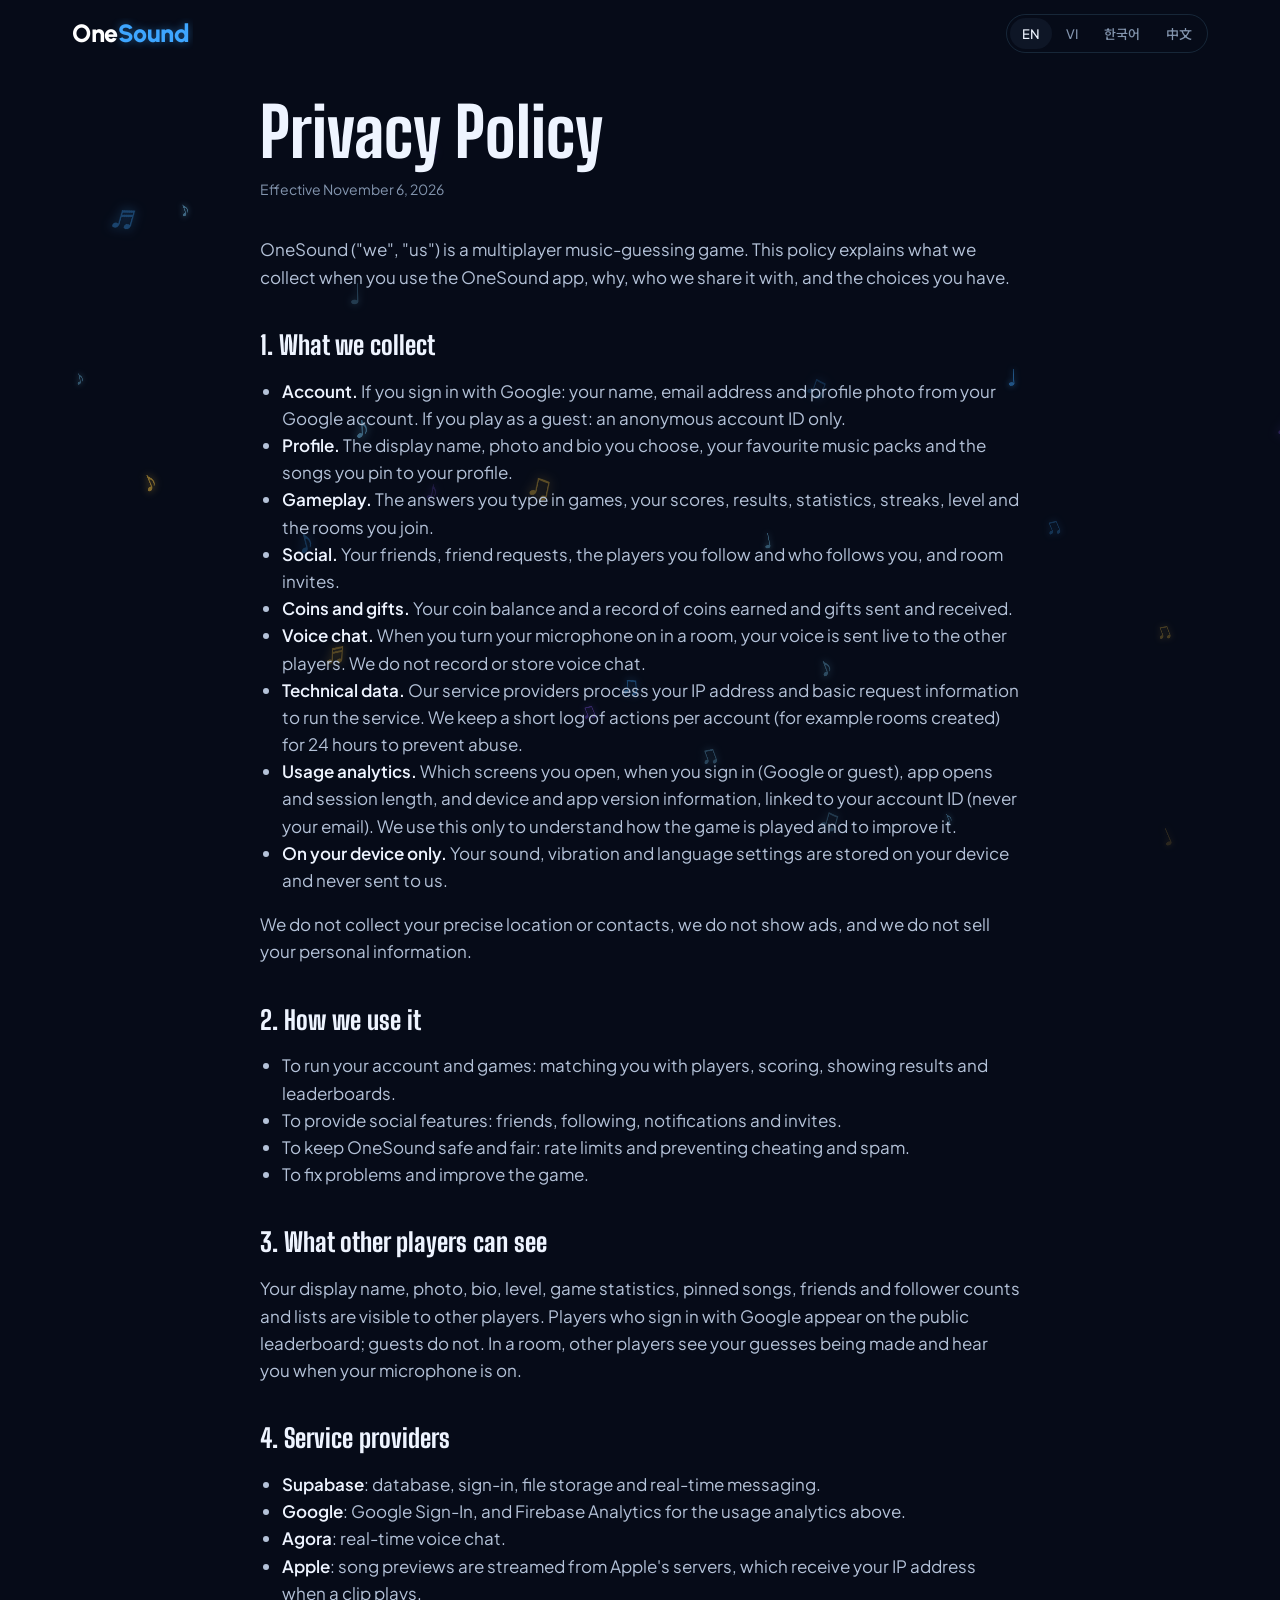
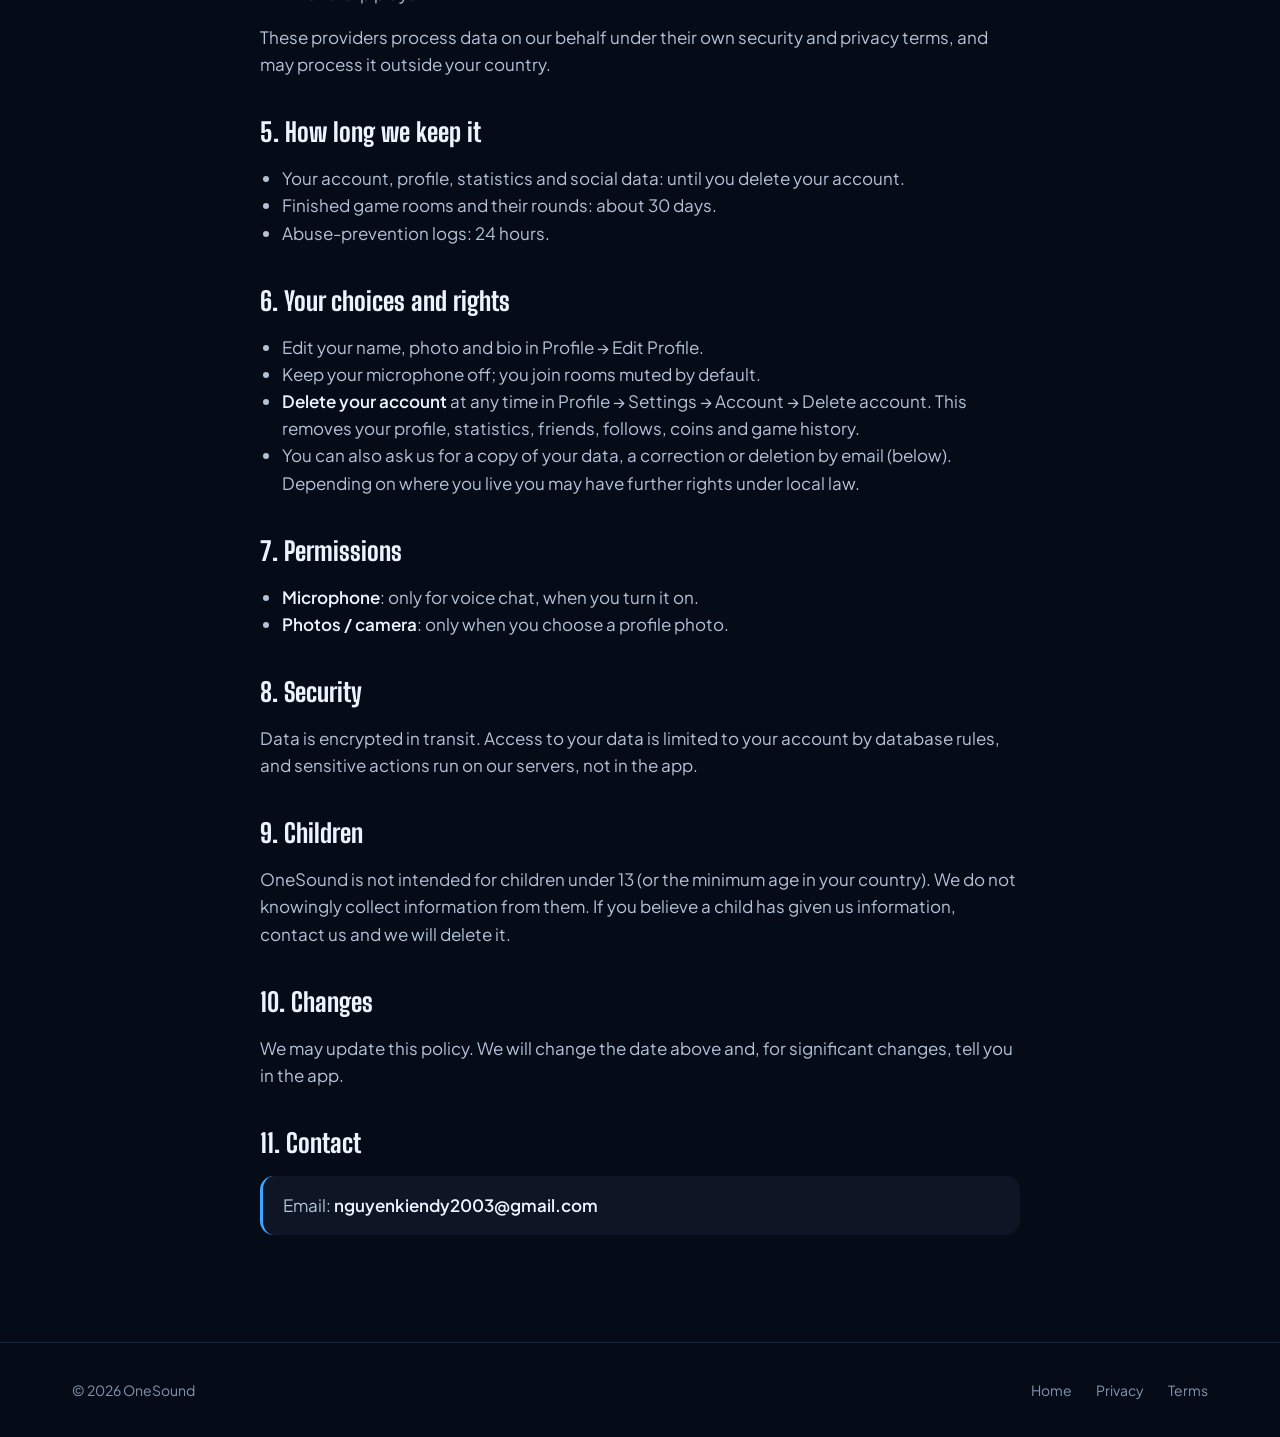
==== commit 40ad94e4: "Terms: song takedown contact; privacy: Firebase Analytics; working contact email The contact address" ====
--- a/privacy/index.html
+++ b/privacy/index.html
@@ -38,7 +38,7 @@
   <div class="wrap reveal">
 <article lang="en" data-lang="en">
     <h1>Privacy Policy</h1>
-    <p class="updated">Effective October 9, 2026</p>
+    <p class="updated">Effective November 6, 2026</p>
 
     <p>OneSound ("we", "us") is a multiplayer music-guessing game. This policy
     explains what we collect when you use the OneSound app, why, who we share
@@ -65,6 +65,11 @@
         IP address and basic request information to run the service. We keep
         a short log of actions per account (for example rooms created) for
         24 hours to prevent abuse.</li>
+      <li><strong>Usage analytics.</strong> Which screens you open, when you
+        sign in (Google or guest), app opens and session length, and device
+        and app version information, linked to your account ID (never your
+        email). We use this only to understand how the game is played and to
+        improve it.</li>
       <li><strong>On your device only.</strong> Your sound, vibration and
         language settings are stored on your device and never sent to us.</li>
     </ul>
@@ -93,7 +98,8 @@
     <ul>
       <li><strong>Supabase</strong>: database, sign-in, file storage and
         real-time messaging.</li>
-      <li><strong>Google</strong>: Google Sign-In.</li>
+      <li><strong>Google</strong>: Google Sign-In, and Firebase Analytics for
+        the usage analytics above.</li>
       <li><strong>Agora</strong>: real-time voice chat.</li>
       <li><strong>Apple</strong>: song previews are streamed from Apple's
         servers, which receive your IP address when a clip plays.</li>
@@ -145,11 +151,11 @@
     significant changes, tell you in the app.</p>
 
     <h2>11. Contact</h2>
-    <p class="note">Email: <strong>support@onesound.app</strong></p>
+    <p class="note">Email: <strong>nguyenkiendy2003@gmail.com</strong></p>
   </article>
 <article lang="vi" data-lang="vi" hidden>
     <h1>Chính sách quyền riêng tư</h1>
-    <p class="updated">Có hiệu lực từ ngày 9 tháng 10 năm 2026</p>
+    <p class="updated">Có hiệu lực từ ngày 6 tháng 11 năm 2026</p>
 
     <p>OneSound ("chúng tôi") là trò chơi đoán nhạc nhiều người chơi. Chính
     sách này giải thích chúng tôi thu thập những gì khi bạn dùng ứng dụng
@@ -175,6 +181,11 @@
         tôi xử lý địa chỉ IP và thông tin yêu cầu cơ bản để vận hành dịch vụ.
         Chúng tôi lưu một nhật ký ngắn về thao tác của mỗi tài khoản (ví dụ
         số phòng đã tạo) trong 24 giờ để chống lạm dụng.</li>
+      <li><strong>Thống kê sử dụng.</strong> Các màn hình bạn mở, lúc bạn đăng
+        nhập (Google hay khách), số lần mở app và thời lượng mỗi phiên, cùng
+        thông tin thiết bị và phiên bản app, gắn với ID tài khoản (không bao
+        giờ là email). Chúng tôi chỉ dùng để hiểu cách mọi người chơi và cải
+        thiện trò chơi.</li>
       <li><strong>Chỉ trên thiết bị của bạn.</strong> Cài đặt âm thanh, rung
         và ngôn ngữ được lưu trên thiết bị và không bao giờ gửi cho chúng
         tôi.</li>
@@ -205,7 +216,8 @@
     <ul>
       <li><strong>Supabase</strong>: cơ sở dữ liệu, đăng nhập, lưu trữ tệp và
         nhắn tin thời gian thực.</li>
-      <li><strong>Google</strong>: Đăng nhập bằng Google.</li>
+      <li><strong>Google</strong>: Đăng nhập bằng Google, và Firebase
+        Analytics cho phần thống kê sử dụng ở trên.</li>
       <li><strong>Agora</strong>: trò chuyện thoại thời gian thực.</li>
       <li><strong>Apple</strong>: đoạn nhạc nghe thử được phát từ máy chủ của
         Apple, nơi nhận địa chỉ IP của bạn khi đoạn nhạc phát.</li>
@@ -257,11 +269,11 @@
     và, với thay đổi quan trọng, thông báo cho bạn trong ứng dụng.</p>
 
     <h2>11. Liên hệ</h2>
-    <p class="note">Email: <strong>support@onesound.app</strong></p>
+    <p class="note">Email: <strong>nguyenkiendy2003@gmail.com</strong></p>
   </article>
 <article lang="ko" data-lang="ko" hidden>
     <h1>개인정보 처리방침</h1>
-    <p class="updated">시행일: 2026년 10월 9일</p>
+    <p class="updated">시행일: 2026년 11월 6일</p>
 
     <p>OneSound("당사")는 여러 명이 함께하는 음악 맞히기 게임이에요. 이
     방침은 OneSound 앱을 사용할 때 어떤 정보를 수집하는지, 왜 사용하는지,
@@ -286,6 +298,10 @@
       <li><strong>기술 정보.</strong> 서비스 제공업체가 서비스 운영을 위해
         IP 주소와 기본 요청 정보를 처리해요. 남용을 막기 위해 계정별 작업
         기록(예: 만든 방 수)을 24시간 동안 보관해요.</li>
+      <li><strong>이용 통계.</strong> 연 화면, 로그인 시점(Google 또는 게스트),
+        앱 실행 횟수와 이용 시간, 기기 및 앱 버전 정보를 계정 ID와 연결해
+        수집해요(이메일은 절대 사용하지 않아요). 게임이 어떻게 이용되는지
+        이해하고 개선하는 데에만 사용해요.</li>
       <li><strong>기기에만 저장.</strong> 사운드, 진동, 언어 설정은 기기에만
         저장되며 당사로 전송되지 않아요.</li>
     </ul>
@@ -311,7 +327,8 @@
     <ul>
       <li><strong>Supabase</strong>: 데이터베이스, 로그인, 파일 저장, 실시간
         메시지.</li>
-      <li><strong>Google</strong>: Google 로그인.</li>
+      <li><strong>Google</strong>: Google 로그인, 그리고 위의 이용 통계를 위한
+        Firebase Analytics.</li>
       <li><strong>Agora</strong>: 실시간 음성 채팅.</li>
       <li><strong>Apple</strong>: 노래 미리듣기는 Apple 서버에서 재생되며,
         재생 시 Apple이 IP 주소를 받아요.</li>
@@ -360,11 +377,11 @@
     앱에서 알려 드릴게요.</p>
 
     <h2>11. 문의</h2>
-    <p class="note">이메일: <strong>support@onesound.app</strong></p>
+    <p class="note">이메일: <strong>nguyenkiendy2003@gmail.com</strong></p>
   </article>
 <article lang="zh" data-lang="zh" hidden>
     <h1>隐私政策</h1>
-    <p class="updated">生效日期：2026年10月9日</p>
+    <p class="updated">生效日期：2026年11月6日</p>
 
     <p>OneSound（“我们”）是一款多人音乐竞猜游戏。本政策说明您在使用 OneSound
     应用时我们收集哪些信息、收集的原因、与谁共享，以及您享有的选择。</p>
@@ -380,6 +397,7 @@
       <li><strong>技术数据。</strong>我们的服务提供商会处理您的
         IP 地址和基本请求信息以运行服务。我们会为每个账户保留简短的操作日志（例如创建的房间），保存
         24 小时，用于防止滥用。</li>
+      <li><strong>使用情况统计。</strong>您打开的页面、登录时间（Google 或游客）、应用打开次数和使用时长，以及设备和应用版本信息，与您的账户 ID 关联（绝不使用电子邮件）。我们仅用于了解游戏的使用方式并加以改进。</li>
       <li><strong>仅保存在您的设备上。</strong>您的声音、振动和语言设置保存在您的设备上，绝不会发送给我们。</li>
     </ul>
     <p>我们不收集您的精确位置或通讯录，不展示广告，也不出售您的个人信息。</p>
@@ -399,7 +417,7 @@
     <h2>4. 服务提供商</h2>
     <ul>
       <li><strong>Supabase</strong>：数据库、登录、文件存储和实时消息传递。</li>
-      <li><strong>Google</strong>：Google 登录。</li>
+      <li><strong>Google</strong>：Google 登录，以及用于上述使用情况统计的 Firebase Analytics。</li>
       <li><strong>Agora</strong>：实时语音聊天。</li>
       <li><strong>Apple</strong>：歌曲试听片段从 Apple 的服务器流式传输，播放片段时这些服务器会接收您的 IP 地址。</li>
     </ul>
@@ -437,7 +455,7 @@
     <p>我们可能会更新本政策。届时我们将更改上方的日期；对于重大变更，我们将在应用内通知您。</p>
 
     <h2>11. 联系我们</h2>
-    <p class="note">电子邮件：<strong>support@onesound.app</strong></p>
+    <p class="note">电子邮件：<strong>nguyenkiendy2003@gmail.com</strong></p>
   </article>
   </div>
 </main>
--- a/assets/site.css
+++ b/assets/site.css
@@ -172,6 +172,25 @@
 .beta-btn strong { display: block; font: 700 17px/1.25 var(--body); }
 .beta-meta { margin: 0; font-size: 13px; color: var(--mute); }
 .beta-meta a { color: var(--ice); text-decoration: underline; text-underline-offset: 2px; }
+.visits {
+  margin: 2px 0 0;
+  display: inline-flex;
+  align-items: center;
+  gap: 7px;
+  padding: 5px 13px;
+  border: 1px solid var(--line);
+  border-radius: 999px;
+  font-size: 13px;
+  color: var(--sub);
+}
+.visits strong { font-weight: 700; color: var(--text); font-variant-numeric: tabular-nums; }
+.visits-dot {
+  width: 7px;
+  height: 7px;
+  border-radius: 50%;
+  background: #34d399;
+  box-shadow: 0 0 8px #34d399;
+}
 .beta-how { margin: 0; max-width: 30em; font-size: 12.5px; color: var(--mute); }
 
 /* The turntable: posters standing in a ring on a record. */
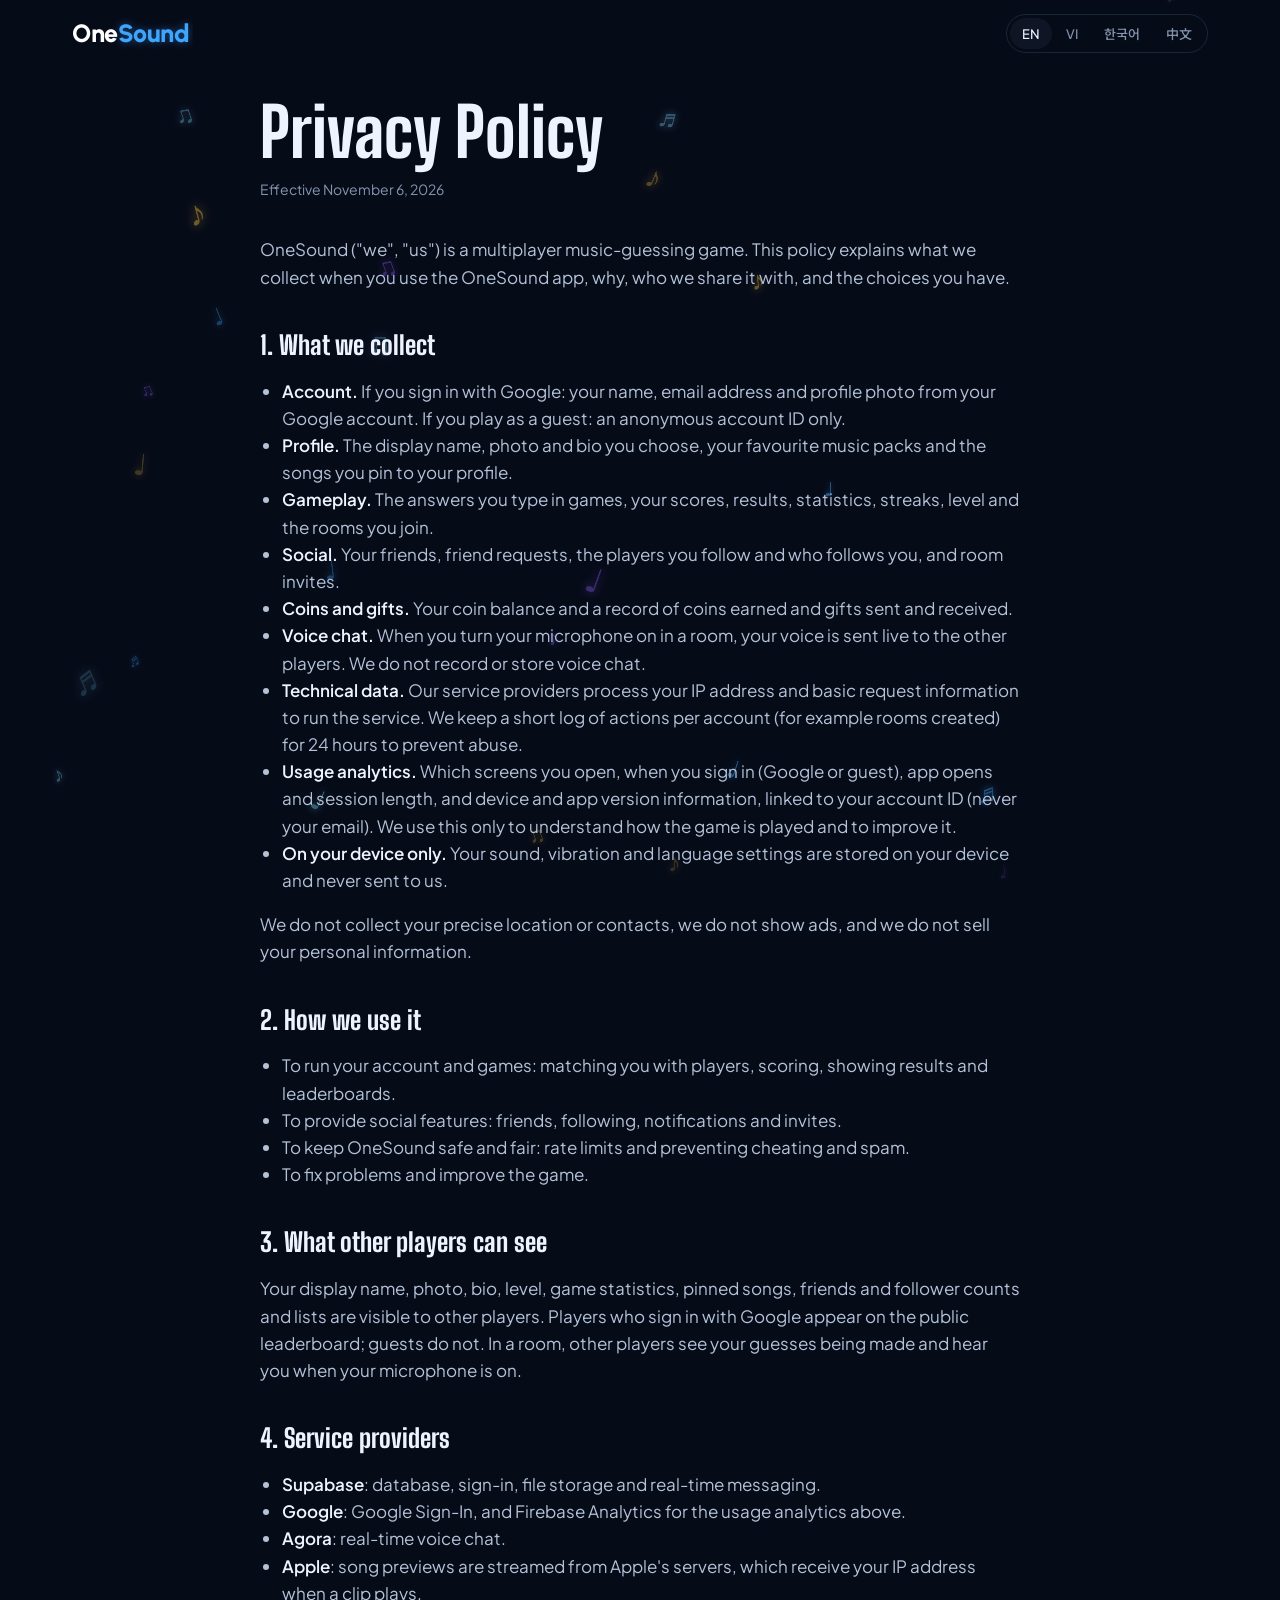
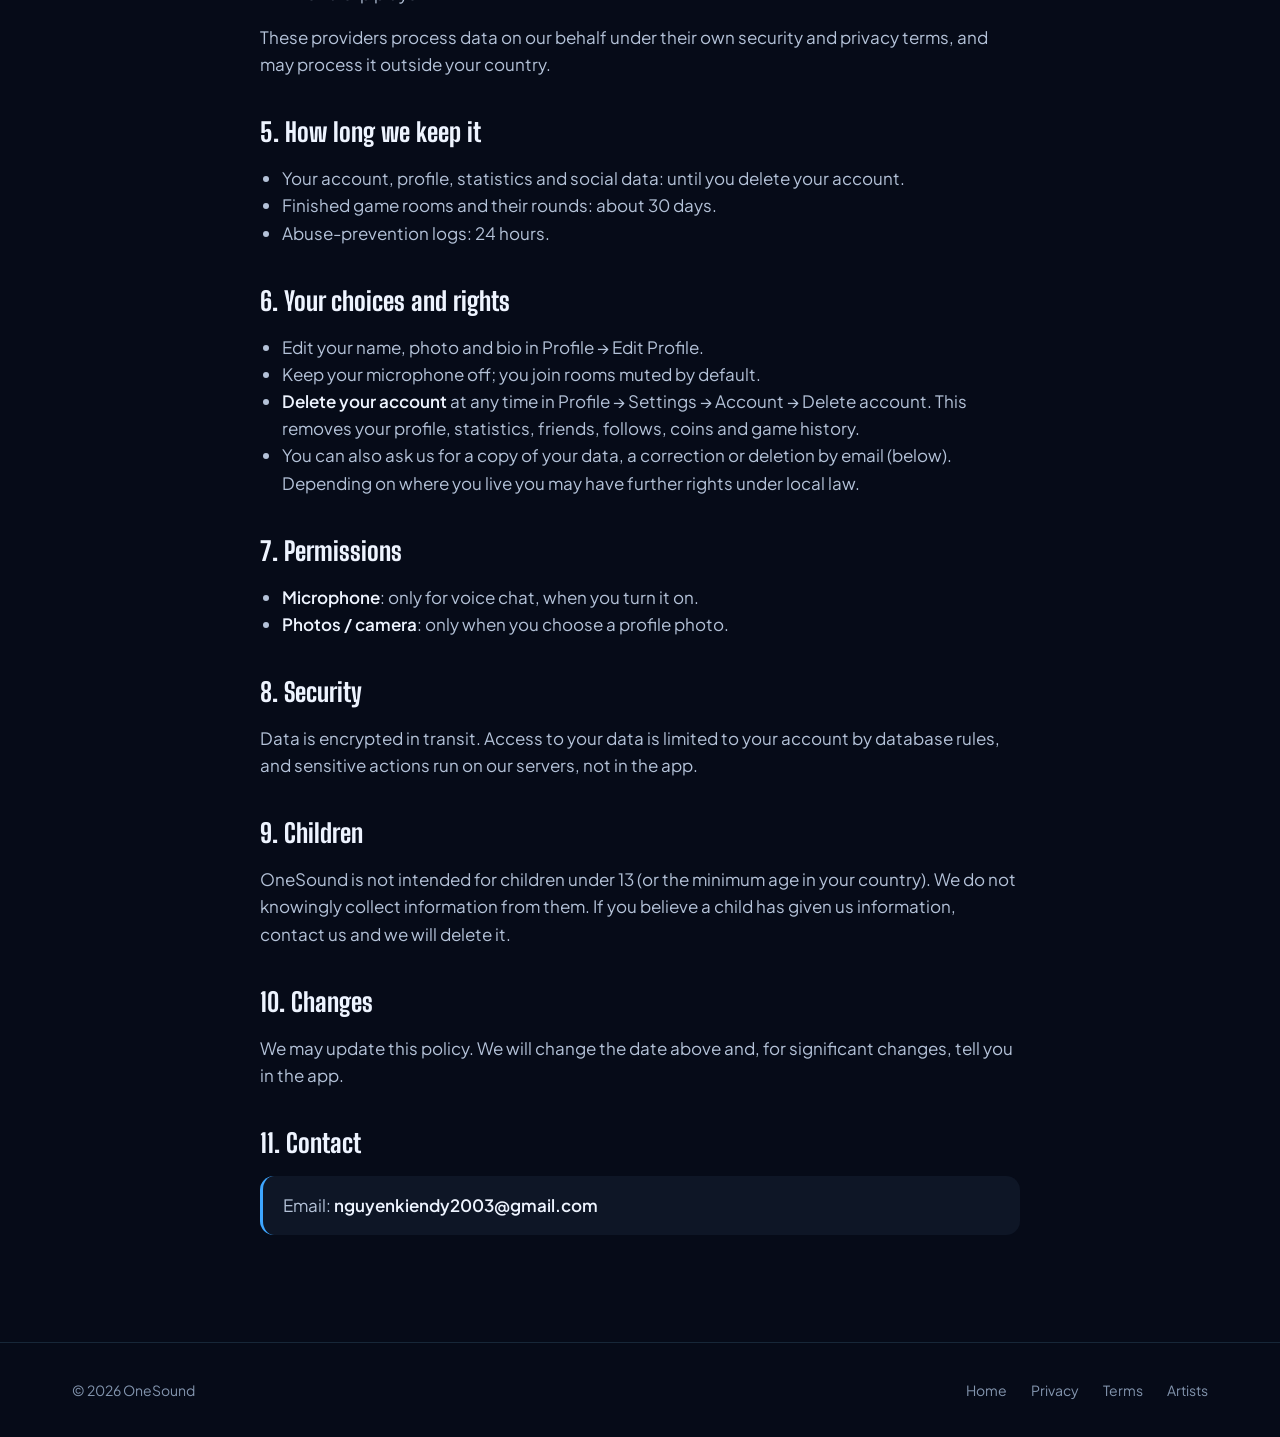
==== commit 1eec6d52: "Artist terms v1, linked from the footer The terms artists accept in the app before uploading songs, " ====
--- a/privacy/index.html
+++ b/privacy/index.html
@@ -466,6 +466,7 @@
       <a href="../" data-langlink>Home</a>
       <a href="../privacy/" data-langlink>Privacy</a>
       <a href="../terms/" data-langlink>Terms</a>
+      <a href="../artist-terms/" data-langlink>Artists</a>
     </nav>
   </div>
 </footer>
